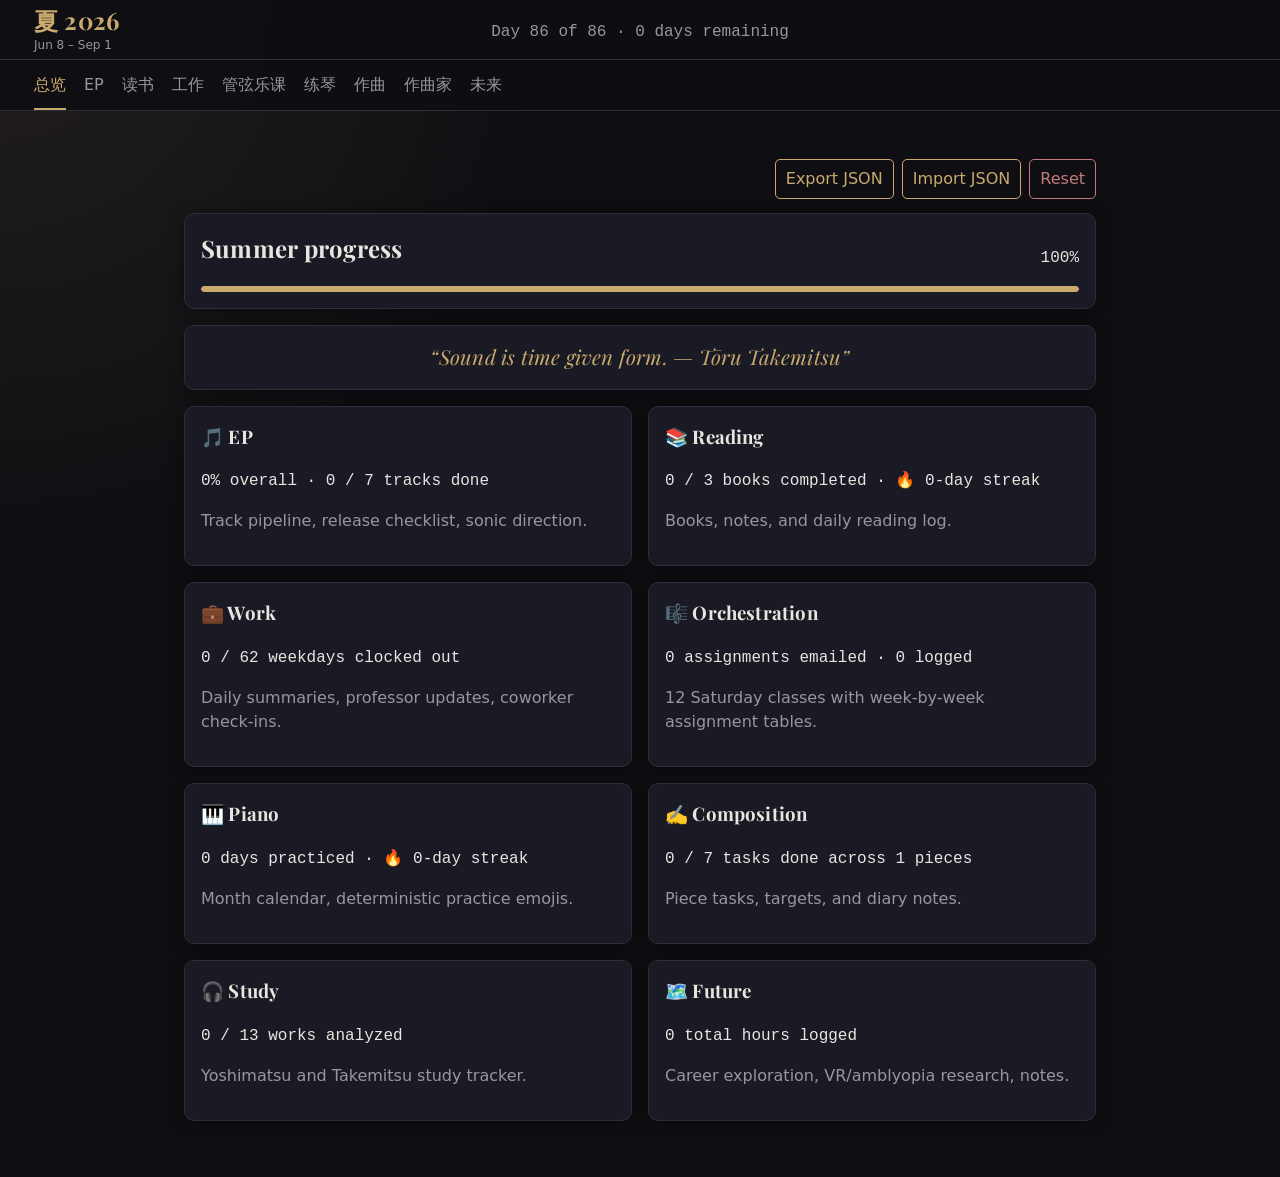
==== summer2026.html @ 06d96b0e "init: Summer 2026 plan tracker Single-page HTML/CSS/JS app for tracking summer goals — EP production" ====
<!doctype html>
<html lang="zh-CN">
<head>
  <meta charset="utf-8">
  <meta name="viewport" content="width=device-width, initial-scale=1">
  <title>夏 2026</title>
  <link rel="preconnect" href="https://fonts.googleapis.com">
  <link rel="preconnect" href="https://fonts.gstatic.com" crossorigin>
  <link href="https://fonts.googleapis.com/css2?family=Playfair+Display:wght@500;600;700&display=swap" rel="stylesheet">
  <style>
    :root {
      --bg:#0f0f13; --surface:#1a1a24; --hi:#22222f; --accent:#c9a96e;
      --accent2:#7eb8a4; --accent3:#b08dd1; --text:#e8e6e0; --muted:#9896a0;
      --dim:#5a5868; --border:#2e2d3a; --success:#72b288;
    }
    * { box-sizing: border-box; }
    html { scroll-behavior: smooth; }
    body {
      margin: 0;
      background: radial-gradient(circle at top left, rgba(201,169,110,.10), transparent 34rem), var(--bg);
      color: var(--text);
      font-family: system-ui, -apple-system, sans-serif;
      line-height: 1.5;
    }
    h1,h2,h3,.serif { font-family: "Playfair Display", Georgia, serif; letter-spacing: .01em; }
    h1,h2,h3,p { margin-top: 0; }
    button,input,textarea,select { font: inherit; }
    button, .project-card, .day-cell, summary, .pill.clickable { cursor: pointer; }
    .num,.date { font-family: "Courier New", monospace; }
    .app-header {
      position: fixed; top: 0; left: 0; right: 0; z-index: 30;
      height: 60px; display: grid; grid-template-columns: 1fr auto 1fr; gap: 16px;
      align-items: center; padding: 8px clamp(14px, 4vw, 34px);
      background: rgba(15,15,19,.92); border-bottom: 1px solid var(--border); backdrop-filter: blur(14px);
    }
    .brand h1 { margin: 0; color: var(--accent); font-size: 24px; line-height: 1; }
    .brand small { color: var(--muted); font-size: 12px; }
    .day-status { text-align: center; color: var(--muted); }
    .save-badge { justify-self: end; opacity: 0; color: var(--accent2); transition: opacity .25s; }
    .save-badge.show { opacity: 1; }
    .tabs {
      position: sticky; top: 60px; z-index: 25;
      display: flex; gap: 18px; overflow-x: auto; white-space: nowrap;
      padding: 0 clamp(14px, 4vw, 34px);
      background: rgba(15,15,19,.92); border-bottom: 1px solid var(--border);
    }
    .tab {
      flex: 0 0 auto; border: 0; border-bottom: 2px solid transparent;
      background: transparent; color: var(--muted); padding: 13px 0 11px;
      transition: color .15s, border-color .15s;
    }
    .tab.active { color: var(--accent); border-bottom-color: var(--accent); }
    main { max-width: 960px; margin: 0 auto; padding: 108px 24px 56px; }
    .view { animation: fade .15s ease; }
    @keyframes fade { from { opacity: .35; transform: translateY(3px); } to { opacity: 1; transform: none; } }
    .card,.panel {
      background: var(--surface); border: 1px solid var(--border); border-radius: 10px;
      box-shadow: 0 2px 16px rgba(0,0,0,.4); padding: 16px;
      transition: border-color .15s, transform .15s, box-shadow .15s;
    }
    .card:hover,.project-card:hover { border-color: rgba(201,169,110,.4); transform: translateY(-1px); }
    .gold-glow { box-shadow: 0 0 0 1px rgba(201,169,110,.25), 0 0 28px rgba(201,169,110,.10); }
    .grid { display: grid; gap: 16px; }
    .g2 { grid-template-columns: repeat(2, minmax(0,1fr)); }
    .g3 { grid-template-columns: repeat(3, minmax(0,1fr)); }
    .row { display: flex; align-items: center; justify-content: space-between; gap: 10px; flex-wrap: wrap; }
    .muted { color: var(--muted); }
    .dim { color: var(--dim); }
    .btn {
      border: 1px solid var(--accent); background: transparent; color: var(--accent);
      border-radius: 5px; padding: 7px 10px; transition: background .15s, color .15s, opacity .15s;
    }
    .btn:hover:not(:disabled) { background: var(--accent); color: var(--bg); }
    .btn:disabled { opacity: .4; cursor: not-allowed; }
    .btn.danger { border-color: #c47b7b; color: #c47b7b; }
    input,textarea,select {
      width: 100%; background: var(--hi); border: 1px solid var(--border); color: var(--text);
      border-radius: 5px; padding: 8px 9px; outline: none;
    }
    textarea { resize: vertical; min-height: 82px; }
    input:focus,textarea:focus,select:focus { border-color: var(--accent); }
    .field { display: grid; gap: 5px; }
    .field label { color: var(--muted); font-size: .84rem; }
    .form-grid { display: grid; grid-template-columns: repeat(2,minmax(0,1fr)); gap: 12px; }
    .progress { height: 6px; background: var(--border); border-radius: 3px; overflow: hidden; }
    .progress span { display: block; height: 100%; background: var(--accent); border-radius: 3px; width: 0; }
    .pill {
      display: inline-flex; align-items: center; gap: 5px; padding: 2px 8px;
      background: var(--hi); border: 1px solid var(--border); border-radius: 12px;
      color: var(--muted); font-size: .82rem;
    }
    .pill.good { color: var(--success); border-color: rgba(114,178,136,.45); }
    .tag { color: var(--accent); }
    .check { display: inline-flex; align-items: center; gap: 7px; color: var(--muted); cursor: pointer; }
    .check input { display: none; }
    .check .box {
      width: 16px; height: 16px; flex: 0 0 auto; display: inline-grid; place-items: center;
      background: var(--hi); border: 1px solid var(--border); border-radius: 2px;
    }
    .check input:checked + .box { border-color: var(--accent); background: rgba(201,169,110,.12); }
    .check input:checked + .box:after { content: "✓"; color: var(--accent); font-weight: 800; font-size: .86rem; }
    .checks { display: flex; gap: 12px; flex-wrap: wrap; }
    .quote { text-align: center; color: var(--accent); font-style: italic; font-size: 1.28rem; }
    .project-card { min-height: 132px; }
    .stage-row { position: relative; display: grid; grid-template-columns: repeat(7,1fr); gap: 8px; margin: 18px 0; }
    .stage-line { position: absolute; left: 7%; right: 7%; top: 17px; height: 2px; background: var(--border); }
    .stage-line span { display: block; height: 100%; background: var(--accent); }
    .stage-node {
      position: relative; z-index: 2; width: 34px; height: 34px; margin: auto; border-radius: 50%;
      border: 1px solid var(--dim); color: var(--dim); background: var(--surface); display: grid; place-items: center;
    }
    .stage-node.mid { border-color: var(--accent); background: rgba(201,169,110,.18); color: var(--accent); }
    .stage-node.done { border-color: var(--accent2); background: rgba(126,184,164,.2); color: var(--accent2); }
    .stage-labels { display: grid; grid-template-columns: repeat(7,1fr); gap: 8px; color: var(--muted); font-size: .78rem; text-align: center; }
    .book-dot { width: 18px; height: 18px; border-radius: 50%; border: 1px solid var(--border); }
    .week-block { overflow-x: auto; }
    .week-head { display: grid; grid-template-columns: 230px 1fr; gap: 12px; align-items: center; background: var(--hi); padding: 10px; border-radius: 8px; margin-bottom: 10px; }
    .assignment-table { width: 100%; border-collapse: collapse; min-width: 920px; }
    .assignment-table th,.assignment-table td { border-bottom: 1px solid var(--border); padding: 7px; vertical-align: middle; }
    .assignment-table th { color: var(--muted); font-size: .8rem; font-weight: 500; text-align: left; }
    .calendar-month h3 { color: var(--accent); }
    .calendar { display: grid; grid-template-columns: repeat(7,1fr); gap: 7px; }
    .dow { text-align: center; color: var(--dim); font-size: .76rem; }
    .day-cell {
      min-height: 85px; border: 1px solid var(--border); border-radius: 8px; background: #14141d;
      padding: 7px; display: grid; place-items: center; transition: background .15s, border-color .15s;
    }
    .day-cell .n { justify-self: start; align-self: start; color: var(--muted); font-size: .78rem; }
    .day-cell.done { background: rgba(201,169,110,.16); border-color: rgba(201,169,110,.55); }
    .day-cell.today { box-shadow: 0 0 0 2px rgba(201,169,110,.55); }
    .day-cell.off { opacity: .22; cursor: not-allowed; }
    .day-cell.future { background: #181824; }
    .emoji { font-size: 1.65rem; }
    .burst { position: fixed; z-index: 60; pointer-events: none; animation: burst 900ms ease forwards; }
    @keyframes burst { to { opacity: 0; transform: translateY(-66px); } }
    .milestone { position: fixed; left: 50%; top: 96px; transform: translateX(-50%); z-index: 70; background: var(--hi); border: 1px solid var(--accent); color: var(--accent); border-radius: 999px; padding: 9px 14px; animation: slide 1800ms ease forwards; }
    @keyframes slide { 0% { opacity: 0; transform: translate(-50%,-12px); } 15%,75% { opacity:1; transform:translate(-50%,0); } 100% { opacity:0; transform:translate(-50%,-12px); } }
    .saved-float { position: fixed; right: 18px; top: 72px; background: var(--hi); color: var(--accent2); border: 1px solid rgba(126,184,164,.4); border-radius: 999px; padding: 7px 11px; opacity: 0; transition: opacity .25s; z-index: 80; }
    .saved-float.show { opacity: 1; }
    .hidden { display: none !important; }
    .trunc { display: -webkit-box; -webkit-line-clamp: 3; -webkit-box-orient: vertical; overflow: hidden; }
    .tools { display:flex; gap:8px; justify-content:flex-end; margin-bottom:14px; }
    @media (max-width: 760px) {
      .app-header { grid-template-columns: 1fr; height: auto; align-items: start; }
      .day-status { text-align: left; }
      .save-badge { justify-self: start; }
      .tabs { top: 104px; }
      main { padding-top: 156px; padding-inline: 14px; }
      .g2,.g3,.form-grid { grid-template-columns: 1fr; }
      .week-head { grid-template-columns: 1fr; }
      .calendar { grid-template-columns: repeat(7, minmax(42px,1fr)); }
      .day-cell { min-height: 64px; }
    }
    @media print {
      body { background: white; color: black; }
      .app-header,.tabs,.tools,.btn { display: none !important; }
      main { max-width: none; padding: 0; }
      .card,.panel { background: white; color: black; border: 1px solid #999; box-shadow: none; }
      .view:not([data-active-tab="0"]) { display: none; }
      .progress span { background: #333; }
    }
  </style>
</head>
<body>
  <header class="app-header">
    <div class="brand"><h1>夏 2026</h1><small>Jun 8 – Sep 1</small></div>
    <div id="dayStatus" class="day-status num"></div>
    <div id="savedTop" class="save-badge">saved ✓</div>
  </header>
  <nav id="tabBar" class="tabs"></nav>
  <main>
    <div class="tools">
      <button class="btn" id="exportBtn">Export JSON</button>
      <label class="btn">Import JSON<input id="importFile" type="file" accept="application/json" hidden></label>
      <button class="btn danger" id="resetBtn">Reset</button>
    </div>
    <section id="view" class="view"></section>
  </main>
  <div id="savedFloat" class="saved-float">saved ✓</div>

  <script>
    const STORAGE_KEY = "summer2026";
    const START = "2026-06-08";
    const END = "2026-09-01";
    const TOTAL_DAYS = 86;
    const SATURDAYS = ["2026-06-13","2026-06-20","2026-06-27","2026-07-04","2026-07-11","2026-07-18","2026-07-25","2026-08-01","2026-08-08","2026-08-15","2026-08-22","2026-08-29"];
    const TABS = ["总览","EP","读书","工作","管弦乐课","练琴","作曲","作曲家","未来"];
    const EP_STAGES = ["想法","设计","作曲","录音","编曲","混音","母带"];
    const EP_STAGE_VALUES = ["","→","✓"];
    const QUOTES = [
      "Sound is time given form. — Tōru Takemitsu",
      "To write is human, to edit is divine. — Stephen King",
      "I believe music should be born out of silence. — Tōru Takemitsu",
      "The first draft of anything is shit. — Ernest Hemingway",
      "Music is the silence between the notes. — Claude Debussy",
      "Write with the door closed, rewrite with the door open. — Stephen King",
      "A composer is forever composing. — Tōru Takemitsu",
      "Every note wants to go somewhere. — Ryuichi Sakamoto",
      "Simplicity is the final achievement. — Frédéric Chopin",
      "What we play is life. — Louis Armstrong"
    ];
    const PIANO_EMOJIS = "🌟 ✨ 🎹 🌸 🎶 🌈 🍀 💫 🎵 🌙 🦋 🍁 🎀 🌻 🪐".split(" ");
    const DEFAULTS = {
      activeTab: 0,
      ep: {
        title: "", concept: "", status: "🌱 Pre-production",
        tracks: [
          { name:"Intro", stages:["","","","","","",""], notes:"", collapsed:false },
          { name:"Track 1", stages:["","","","","","",""], notes:"", collapsed:false },
          { name:"Interlude 1", stages:["","","","","","",""], notes:"", collapsed:false },
          { name:"Track 2", stages:["","","","","","",""], notes:"", collapsed:false },
          { name:"Interlude 2", stages:["","","","","","",""], notes:"", collapsed:false },
          { name:"Track 3", stages:["","","","","","",""], notes:"", collapsed:false },
          { name:"Outro", stages:["","","","","","",""], notes:"", collapsed:false }
        ],
        checklist: { sequence:false, artwork:false, mastered:false, ready:false }
      },
      reading: {
        books: [
          { id:1, title:"Ant Encounters: Interaction Networks and Colony Behavior", author:"Deborah M. Gordon", year:"2010", pages:432, read:0, status:"📌 Want to Read", notes:"", start:null, end:null, color:"#c9a96e" },
          { id:2, title:"On Writing: A Memoir of the Craft", author:"Stephen King", year:"", pages:320, read:0, status:"📌 Want to Read", notes:"", start:null, end:null, color:"#7eb8a4" },
          { id:3, title:"Confronting Silence", author:"Tōru Takemitsu", year:"", pages:160, read:0, status:"📌 Want to Read", notes:"", start:null, end:null, color:"#b08dd1" }
        ],
        nextBookId: 4,
        log: [],
        todayOpen: false
      },
      work: {
        entries: {
          "2026-06-10": {
            summary: "完成了 type 的部分，重整了 API 方向。现在在做语言模型。",
            professor: false,
            coworker: false,
            clocked: false
          }
        }
      },
      orchestration: { weeks: [], extraWeeks: [], courseNotes: "" },
      piano: { practiced:{}, lastMilestone: 0 },
      composition: {
        pieces: [
          { id:1, title:"well…哎…", instrumentation:"Piano, Violin, Cello, Clarinet", status:"→ In Progress", target:"",
            tasks:[
              { text:"Re-examine overall structure and formal arc", done:false },
              { text:"Revise the opening section", done:false },
              { text:"Compose / expand the middle section", done:false },
              { text:"Write and finalize the ending", done:false },
              { text:"Clean final notation in notation software", done:false },
              { text:"Prepare individual parts for each instrument", done:false },
              { text:"Recording session preparation and scheduling", done:false }
            ],
            diary:"", collapsed:false }
        ],
        nextPieceId: 2
      },
      study: {
        works: [
          { id:1, composer:"yoshimatsu", title:"昴星団舞曲集 — Pleiades Dances", focus:"奇数拍乐句 (odd-meter phrases) · 旋律发展落点", status:"○ Not Started", date:null, notes:"" },
          { id:2, composer:"yoshimatsu", title:"Fuzzy Bird Saxophone Sonata", focus:"和声 (harmony) · 钢琴织体 (piano texture) · 律动 (groove/rhythm)", status:"○ Not Started", date:null, notes:"" },
          { id:3, composer:"yoshimatsu", title:"朱鷺の哀歌 — Elegy for Jōku", focus:"空间感 · 呼吸感 (breath) · 弦乐分层", status:"○ Not Started", date:null, notes:"" },
          { id:4, composer:"yoshimatsu", title:"Piano Concerto \"Memo Flora\" 随意花木", focus:"结构设计 · 和声 · 钢琴华彩 (cadenza) · 配器", status:"○ Not Started", date:null, notes:"" },
          { id:5, composer:"yoshimatsu", title:"Symphony No. 4", focus:"乐章对比 · Metric modulation · Lydian chromatic · 曲式结构 · 配器", status:"○ Not Started", date:null, notes:"" },
          { id:6, composer:"takemitsu", title:"Harmonic Language — General Study", focus:"和声语汇 · 美学观念 · 哲学背景 (ref: Confronting Silence)", status:"○ Not Started", date:null, notes:"" },
          { id:7, composer:"takemitsu", title:"Rain Tree Sketch", focus:"短作品思维 · 动机发展 · 结构 · 标题取名", status:"○ Not Started", date:null, notes:"" },
          { id:8, composer:"takemitsu", title:"Distance de fée", focus:"短作品思维 · 动机发展 · 标题与概念", status:"○ Not Started", date:null, notes:"" },
          { id:9, composer:"takemitsu", title:"Pause Interrompue", focus:"短作品思维 · 动机发展 · 标题与概念", status:"○ Not Started", date:null, notes:"" },
          { id:10, composer:"takemitsu", title:"Requiem", focus:"早期作品风格 · 弦乐写作 · 织体", status:"○ Not Started", date:null, notes:"" },
          { id:11, composer:"takemitsu", title:"Dorian Horizon", focus:"弦乐队写作 · 色彩与空间 · 织体层次", status:"○ Not Started", date:null, notes:"" },
          { id:12, composer:"takemitsu", title:"November Steps", focus:"和声 · 配器 · 结构设计", status:"○ Not Started", date:null, notes:"" },
          { id:13, composer:"takemitsu", title:"A Flock Descends into the Pentagonal Garden", focus:"哲学观念 · 和声结构 · 晚期作品风格", status:"○ Not Started", date:null, notes:"" }
        ],
        nextWorkId: 14
      },
      future: {
        careerNotes: "",
        explore: Array.from({length:8}, (_,i) => ({ id:i+1, text:"", done:false })),
        exploreNextId: 9,
        weeklyHours: [
          { week:1, period:"Jun 8–12", hours:null, notes:"" },
          { week:2, period:"Jun 15–19", hours:null, notes:"" },
          { week:3, period:"Jun 22–26", hours:null, notes:"" },
          { week:4, period:"Jun 29 – Jul 3", hours:null, notes:"" },
          { week:5, period:"Jul 6–10", hours:null, notes:"" },
          { week:6, period:"Jul 13–17", hours:null, notes:"" },
          { week:7, period:"Jul 20–24", hours:null, notes:"" },
          { week:8, period:"Jul 27–31", hours:null, notes:"" },
          { week:9, period:"Aug 3–7", hours:null, notes:"" },
          { week:10, period:"Aug 10–14", hours:null, notes:"" },
          { week:11, period:"Aug 17–21", hours:null, notes:"" },
          { week:12, period:"Aug 24–28", hours:null, notes:"" },
          { week:13, period:"Aug 31 – Sep 1", hours:null, notes:"" }
        ],
        vrStatus: "○ Not Started",
        vrChecklist: { lit:false, research:false, self:false, consult:false },
        vrNotes: "",
        blogStatus: "💭 Just an idea",
        blogNotes: "",
        blogIdeas: [],
        openNotes: ""
      }
    };
    let state;
    let saveTimer;
    let flashTimer;

    const $ = id => document.getElementById(id);
    const escapeHtml = value => String(value ?? "").replace(/[&<>"']/g, ch => ({ "&":"&amp;","<":"&lt;",">":"&gt;",'"':"&quot;","'":"&#039;" }[ch]));
    const todayStr = () => new Date().toISOString().slice(0,10);
    const asDate = value => new Date(value + "T00:00:00");
    const clamp = value => Math.max(0, Math.min(100, Math.round(value || 0)));
    const dateRange = (start = START, end = END) => {
      const out = [], current = asDate(start), last = asDate(end);
      while (current <= last) { out.push(current.toISOString().slice(0,10)); current.setDate(current.getDate() + 1); }
      return out;
    };
    const weekdays = () => dateRange().filter(day => ![0,6].includes(asDate(day).getDay()));
    const formatDate = day => asDate(day).toLocaleDateString("en-US", { weekday:"long", month:"short", day:"numeric" });
    const shortDate = day => asDate(day).toLocaleDateString("en-US", { month:"short", day:"numeric", year:"numeric" });
    const dayOfYear = day => {
      const d = asDate(day), first = new Date(d.getFullYear(), 0, 0);
      return Math.floor((d - first) / 86400000);
    };
    const daysBetween = (a,b) => Math.round((asDate(b) - asDate(a)) / 86400000);
    function assignmentTemplate() {
      return { desc:"", due:"", status:"○ Not Started", draft:false, revision:false, final:false, emailed:false, notes:"" };
    }
    function weekTemplate(day) {
      return { date: day, topic:"", assignments: Array(5).fill(null).map(() => assignmentTemplate()) };
    }
    function normalizeDefaults(defaults) {
      const clone = structuredClone(defaults);
      clone.orchestration.weeks = SATURDAYS.map(weekTemplate);
      return clone;
    }
    function deepMerge(base, saved) {
      if (Array.isArray(base)) {
        if (!Array.isArray(saved)) return structuredClone(base);
        return saved.map((item, index) => {
          if (base[index] && typeof base[index] === "object" && !Array.isArray(base[index])) return deepMerge(base[index], item);
          return item;
        });
      }
      if (base && typeof base === "object") {
        const out = structuredClone(base);
        if (saved && typeof saved === "object") {
          Object.keys(saved).forEach(key => {
            out[key] = key in base ? deepMerge(base[key], saved[key]) : saved[key];
          });
        }
        return out;
      }
      return saved ?? base;
    }
    function loadState() {
      const defaults = normalizeDefaults(DEFAULTS);
      try {
        const saved = JSON.parse(localStorage.getItem(STORAGE_KEY) || "null");
        state = deepMerge(defaults, saved);
      } catch {
        state = defaults;
      }
      state.activeTab = Number.isInteger(state.activeTab) ? state.activeTab : 0;
      save(false);
    }
    function save(show = true) {
      localStorage.setItem(STORAGE_KEY, JSON.stringify(state));
      if (show) flashSaved();
    }
    function debouncedSave(renderAfter = false) {
      clearTimeout(saveTimer);
      saveTimer = setTimeout(() => {
        save(true);
        if (renderAfter) render();
      }, 300);
    }
    function flashSaved() {
      $("savedTop").classList.add("show");
      $("savedFloat").classList.add("show");
      clearTimeout(flashTimer);
      flashTimer = setTimeout(() => {
        $("savedTop").classList.remove("show");
        $("savedFloat").classList.remove("show");
      }, 1500);
    }
    function getPath(path) {
      return path.split(".").reduce((obj, key) => obj?.[key], state);
    }
    function ensurePath(path) {
      const parts = path.split(".");
      let obj = state;
      for (let i = 0; i < parts.length - 1; i++) {
        if (obj[parts[i]] == null) obj[parts[i]] = {};
        obj = obj[parts[i]];
      }
    }
    function setPath(path, value) {
      ensurePath(path);
      const parts = path.split(".");
      let obj = state;
      for (let i = 0; i < parts.length - 1; i++) obj = obj[parts[i]];
      obj[parts.at(-1)] = value;
    }
    function progress(percent) {
      return `<div class="progress"><span style="width:${clamp(percent)}%"></span></div>`;
    }
    function input(path, value, type = "text", extra = "") {
      return `<input data-path="${path}" type="${type}" value="${escapeHtml(value ?? "")}" ${extra}>`;
    }
    function textarea(path, value, extra = "") {
      return `<textarea data-path="${path}" ${extra}>${escapeHtml(value ?? "")}</textarea>`;
    }
    function select(path, value, options) {
      return `<select data-path="${path}">${options.map(option => `<option value="${escapeHtml(option)}"${option === value ? " selected" : ""}>${escapeHtml(option)}</option>`).join("")}</select>`;
    }
    function check(path, label, checked, cls = "") {
      return `<label class="check ${cls}"><input data-path="${path}" type="checkbox" ${checked ? "checked" : ""}><span class="box"></span><span>${label}</span></label>`;
    }
    function summerStats() {
      const t = todayStr();
      const elapsed = t < START ? 0 : t > END ? TOTAL_DAYS : daysBetween(START, t) + 1;
      return { elapsed, remaining: Math.max(0, TOTAL_DAYS - elapsed), percent: clamp((elapsed / TOTAL_DAYS) * 100) };
    }
    function streakFromDates(dates) {
      const set = new Set(dates);
      const all = dateRange();
      let longest = 0, run = 0;
      all.forEach(day => {
        if (set.has(day)) { run++; longest = Math.max(longest, run); } else run = 0;
      });
      let current = 0;
      const today = todayStr();
      const idx = all.indexOf(today);
      for (let i = idx >= 0 ? idx : all.length - 1; i >= 0; i--) {
        if (set.has(all[i])) current++; else break;
      }
      return { current, longest };
    }
    function pianoStreak() {
      return streakFromDates(Object.keys(state.piano.practiced).filter(day => state.piano.practiced[day]));
    }
    function readingStreak() {
      return streakFromDates(state.reading.log.map(entry => entry.date));
    }
    function trackCompletion(track) {
      return clamp((track.stages.filter(stage => stage === "✓").length / 7) * 100);
    }
    function trackDone(track) {
      return track.stages.every(stage => stage === "✓");
    }
    function epOverall() {
      return clamp(state.ep.tracks.reduce((sum, track) => sum + trackCompletion(track), 0) / state.ep.tracks.length);
    }
    function classMetrics() {
      const allWeeks = [...state.orchestration.weeks, ...state.orchestration.extraWeeks];
      const assignments = allWeeks.flatMap(week => week.assignments);
      return {
        emailed: assignments.filter(assignment => assignment.emailed).length,
        logged: assignments.filter(assignment => assignment.desc.trim() || assignment.due || assignment.notes.trim()).length
      };
    }
    function renderTabs() {
      $("tabBar").innerHTML = TABS.map((label, index) => `<button class="tab ${state.activeTab === index ? "active" : ""}" data-tab="${index}">${label}</button>`).join("");
      const stats = summerStats();
      $("dayStatus").textContent = `Day ${stats.elapsed} of ${TOTAL_DAYS}  ·  ${stats.remaining} days remaining`;
    }
    function render() {
      renderTabs();
      const renderers = [renderOverview, renderEP, renderReading, renderWork, renderOrchestration, renderPiano, renderComposition, renderStudy, renderFuture];
      $("view").dataset.activeTab = state.activeTab;
      $("view").innerHTML = renderers[state.activeTab]();
    }

    function renderOverview() {
      const stats = summerStats();
      const epDone = state.ep.tracks.filter(trackDone).length;
      const completedBooks = state.reading.books.filter(book => book.status === "✅ Completed").length;
      const workdays = weekdays();
      const clocked = workdays.filter(day => state.work.entries[day]?.clocked).length;
      const classData = classMetrics();
      const practiced = Object.values(state.piano.practiced).filter(Boolean).length;
      const piano = pianoStreak();
      const reading = readingStreak();
      const tasks = state.composition.pieces.flatMap(piece => piece.tasks);
      const analyzed = state.study.works.filter(work => work.status === "✅ Complete").length;
      const totalHours = state.future.weeklyHours.reduce((sum, week) => sum + Number(week.hours || 0), 0);
      const cards = [
        [1, "🎵", "EP", `${epOverall()}% overall  ·  ${epDone} / 7 tracks done`, "Track pipeline, release checklist, sonic direction."],
        [2, "📚", "Reading", `${completedBooks} / ${state.reading.books.length} books completed  ·  🔥 ${reading.current}-day streak`, "Books, notes, and daily reading log."],
        [3, "💼", "Work", `${clocked} / ${workdays.length} weekdays clocked out`, "Daily summaries, professor updates, coworker check-ins."],
        [4, "🎼", "Orchestration", `${classData.emailed} assignments emailed  ·  ${classData.logged} logged`, "12 Saturday classes with week-by-week assignment tables."],
        [5, "🎹", "Piano", `${practiced} days practiced  ·  🔥 ${piano.current}-day streak`, "Month calendar, deterministic practice emojis."],
        [6, "✍️", "Composition", `${tasks.filter(task => task.done).length} / ${tasks.length} tasks done across ${state.composition.pieces.length} pieces`, "Piece tasks, targets, and diary notes."],
        [7, "🎧", "Study", `${analyzed} / 13 works analyzed`, "Yoshimatsu and Takemitsu study tracker."],
        [8, "🗺️", "Future", `${totalHours} total hours logged`, "Career exploration, VR/amblyopia research, notes."]
      ];
      const quote = QUOTES[dayOfYear(todayStr()) % QUOTES.length];
      return `<div class="grid">
        <section class="panel">
          <div class="row"><h2>Summer progress</h2><span class="num">${stats.percent}%</span></div>
          ${progress(stats.percent)}
        </section>
        <section class="panel quote serif">“${escapeHtml(quote)}”</section>
        <section class="grid g2">${cards.map(card => `<article class="card project-card" data-tab="${card[0]}">
          <h3>${card[1]} ${card[2]}</h3>
          <p class="num">${escapeHtml(card[3])}</p>
          <p class="muted">${escapeHtml(card[4])}</p>
        </article>`).join("")}</section>
      </div>`;
    }

    function renderEP() {
      return `<div class="grid">
        <section class="panel">
          <div class="form-grid">
            <div class="field"><label>EP Title</label>${input("ep.title", state.ep.title, "text", 'placeholder="Untitled EP" style="font-size:1.25rem"')}</div>
            <div class="field"><label>Status</label>${select("ep.status", state.ep.status, ["🌱 Pre-production","🎬 In Production","🎛 Post-production","✅ Done"])}</div>
          </div>
          <div class="field"><label>Concept / Sonic Direction</label>${textarea("ep.concept", state.ep.concept, 'rows="3" placeholder="Aesthetic, mood, references, themes..."')}</div>
          <div class="row"><span class="pill tag">${epOverall()}% overall</span></div>
          ${progress(epOverall())}
        </section>
        ${state.ep.tracks.map((track, index) => renderTrackCard(track, index)).join("")}
        <section class="panel">
          <h2>EP Checklist</h2>
          <div class="checks">
            ${check("ep.checklist.sequence", "Final track sequence locked", state.ep.checklist.sequence)}
            ${check("ep.checklist.artwork", "EP artwork / visual concept decided", state.ep.checklist.artwork)}
            ${check("ep.checklist.mastered", "All tracks mastered", state.ep.checklist.mastered)}
            ${check("ep.checklist.ready", "Ready for release", state.ep.checklist.ready)}
          </div>
        </section>
      </div>`;
    }
    function renderTrackCard(track, index) {
      const doneCount = track.stages.filter(stage => stage === "✓").length;
      const status = doneCount === 7 ? "✅ Complete" : doneCount >= 5 ? "🎛 Post" : doneCount >= 3 ? "🎬 Production" : doneCount > 0 ? "🌱 Started" : "○ Not Started";
      return `<article class="card ${trackDone(track) ? "gold-glow" : ""}">
        <div class="row">
          <div style="flex:1">${input(`ep.tracks.${index}.name`, track.name)}</div>
          <span class="pill ${trackDone(track) ? "good" : ""}">${status}</span>
          <button class="btn" data-action="toggle-track" data-index="${index}">${track.collapsed ? "展开" : "收起"}</button>
        </div>
        <div class="${track.collapsed ? "hidden" : ""}">
          <div class="stage-row">
            <div class="stage-line"><span style="width:${clamp((Math.max(0, doneCount - 1) / 6) * 100)}%"></span></div>
            ${track.stages.map((stage, stageIndex) => `<button class="stage-node ${stage === "✓" ? "done" : stage === "→" ? "mid" : ""}" title="${EP_STAGES[stageIndex]}" data-action="cycle-ep-stage" data-track="${index}" data-stage="${stageIndex}">${stage || ""}</button>`).join("")}
          </div>
          <div class="stage-labels">${EP_STAGES.map(stage => `<span>${stage}</span>`).join("")}</div>
          ${progress(trackCompletion(track))}
          <div class="field"><label>Notes</label>${input(`ep.tracks.${index}.notes`, track.notes)}</div>
        </div>
      </article>`;
    }

    function renderReading() {
      const streak = readingStreak();
      const todayLog = state.reading.log.find(entry => entry.date === todayStr());
      const activeBooks = state.reading.books.filter(book => book.status !== "📌 Want to Read");
      return `<div class="grid">
        <section class="panel"><h2>📖 ${streak.current} consecutive days ${streak.current >= 3 ? "🔥" : ""}</h2><p class="muted">A sentence in the log is enough to keep the thread alive.</p></section>
        <section class="panel">
          <div class="row"><h2>Books</h2><button class="btn" data-action="add-book">＋ Add Book</button></div>
          <div class="grid">${state.reading.books.map((book, index) => renderBookCard(book, index)).join("")}</div>
        </section>
        <section class="panel">
          <div class="row"><h2>Daily Reading Log</h2><button class="btn" data-action="toggle-reading-log">${todayLog ? "Edit Today's Entry" : "＋ Log Today"}</button></div>
          <div class="${state.reading.todayOpen ? "" : "hidden"}">
            <p class="date muted">${todayStr()}</p>
            ${textarea(`reading.logToday.notes`, todayLog?.notes || "", 'placeholder="What did you read?" rows="3"')}
            <div class="checks">${activeBooks.map(book => check(`reading.logToday.book.${book.id}`, book.title, todayLog?.bookIds?.includes(book.id))).join("") || `<span class="muted">Start a book to tag it here.</span>`}</div>
            <button class="btn" data-action="save-reading-log">Save Entry</button>
          </div>
          <div class="grid">${state.reading.log.slice().sort((a,b) => b.date.localeCompare(a.date)).slice(0,10).map(entry => `<article class="card">
            <div class="row"><strong class="date">${entry.date}</strong><span class="pill">${entry.bookIds.map(id => state.reading.books.find(book => book.id === id)?.title).filter(Boolean).join(", ") || "untagged"}</span></div>
            <p>${escapeHtml(entry.notes)}</p>
          </article>`).join("") || `<p class="muted">No reading logs yet.</p>`}</div>
        </section>
      </div>`;
    }
    function renderBookCard(book, index) {
      const colors = ["#c9a96e","#7eb8a4","#b08dd1","#c47b7b","#72b288"];
      const percent = clamp((Number(book.read || 0) / Math.max(1, Number(book.pages || 0))) * 100);
      return `<article class="card">
        <div class="row">
          <div class="checks">${colors.map(color => `<button class="book-dot" style="background:${color}" title="${color}" data-action="book-color" data-index="${index}" data-color="${color}"></button>`).join("")}</div>
          <span class="book-dot" style="background:${book.color}"></span>
          <button class="btn danger" data-action="delete-book" data-index="${index}">Delete</button>
        </div>
        <div class="form-grid">
          <div class="field"><label>Title</label>${input(`reading.books.${index}.title`, book.title)}</div>
          <div class="field"><label>Author</label>${input(`reading.books.${index}.author`, book.author)}</div>
          <div class="field"><label>Year</label>${input(`reading.books.${index}.year`, book.year)}</div>
          <div><button class="btn" data-action="cycle-book-status" data-index="${index}">${book.status}</button></div>
        </div>
        <div class="form-grid">
          <div class="field"><label>read</label>${input(`reading.books.${index}.read`, book.read, "number", 'min="0"')}</div>
          <div class="field"><label>total pages</label>${input(`reading.books.${index}.pages`, book.pages, "number", 'min="0"')}</div>
        </div>
        ${progress(percent)}
        <p class="muted">Start: ${book.start || "—"} · End: ${book.end || "—"}</p>
        <details><summary>Notes ▾</summary>${textarea(`reading.books.${index}.notes`, book.notes)}</details>
      </article>`;
    }

    function renderWork() {
      const day = todayStr();
      const entry = state.work.entries[day] || { summary:"", professor:false, coworker:false, clocked:false };
      const days = weekdays().slice().reverse();
      return `<div class="grid">
        <section class="panel">
          <h2>${formatDate(day)}</h2>
          ${textarea(`work.entries.${day}.summary`, entry.summary, 'rows="3" placeholder="今天做了什么..."')}
          <div class="checks">
            ${check(`work.entries.${day}.professor`, "📬 Updated professor", entry.professor)}
            ${check(`work.entries.${day}.coworker`, "🤝 Checked in with coworker", entry.coworker)}
            ${check(`work.entries.${day}.clocked`, "🎉 Successfully clocked out!", entry.clocked)}
          </div>
          <button class="btn" data-action="save-work" ${entry.summary?.trim() ? "" : "disabled"}>${entry.savedAt ? "Update" : "Save Entry"}</button>
        </section>
        <section class="grid">${days.map(dayKey => {
          const item = state.work.entries[dayKey];
          if (!item?.summary) return "";
          return `<article class="card" data-action="toggle-work-expand" data-day="${dayKey}">
            <div class="row"><h3>${shortDate(dayKey)}</h3><span class="date muted">${formatDate(dayKey).split(",")[0]}</span></div>
            <p class="${item.expanded ? "" : "trunc"}">${escapeHtml(item.summary)}</p>
            <div class="checks"><span class="pill ${item.professor ? "good" : ""}">Professor</span><span class="pill ${item.coworker ? "good" : ""}">Coworker</span><span class="pill ${item.clocked ? "good" : ""}">Clocked</span></div>
          </article>`;
        }).join("") || `<p class="muted">No weekday entries yet.</p>`}</section>
      </div>`;
    }

    function renderOrchestration() {
      const metrics = classMetrics();
      const allWeeks = [...state.orchestration.weeks.map((week, index) => ({ week, index, extra:false })), ...state.orchestration.extraWeeks.map((week, index) => ({ week, index, extra:true }))];
      return `<div class="grid">
        <section class="panel"><h2>${metrics.emailed} assignments emailed  ·  ${metrics.logged} assignments logged  ·  12 Saturdays</h2></section>
        ${allWeeks.map(item => renderWeekBlock(item.week, item.index, item.extra)).join("")}
        <button class="btn" data-action="add-extra-session">＋ Add Extra Session</button>
        <section class="panel">
          <h2>General Notes — concepts, theory, teacher feedback</h2>
          ${textarea("orchestration.courseNotes", state.orchestration.courseNotes, 'rows="7"')}
        </section>
      </div>`;
    }
    function renderWeekBlock(week, index, extra) {
      const base = extra ? `orchestration.extraWeeks.${index}` : `orchestration.weeks.${index}`;
      const title = extra ? `Extra Session ${index + 1}` : `Week ${index + 1} · Sat ${shortDate(week.date)}`;
      return `<section class="panel week-block">
        <div class="week-head"><strong>${title}</strong>${input(`${base}.topic`, week.topic, "text", 'placeholder="class topic"')}</div>
        <table class="assignment-table">
          <thead><tr><th>#</th><th>Desc</th><th>Due</th><th>Status</th><th>Draft</th><th>Rev</th><th>Final</th><th>✉</th><th>Notes</th><th></th></tr></thead>
          <tbody>${week.assignments.map((assignment, assignmentIndex) => `<tr>
            <td class="num">${assignmentIndex + 1}</td>
            <td>${input(`${base}.assignments.${assignmentIndex}.desc`, assignment.desc, "text", 'placeholder="description"')}</td>
            <td>${input(`${base}.assignments.${assignmentIndex}.due`, assignment.due, "date")}</td>
            <td>${select(`${base}.assignments.${assignmentIndex}.status`, assignment.status, ["○ Not Started","→ In Progress","✓ Done"])}</td>
            <td>${check(`${base}.assignments.${assignmentIndex}.draft`, "", assignment.draft)}</td>
            <td>${check(`${base}.assignments.${assignmentIndex}.revision`, "", assignment.revision)}</td>
            <td>${check(`${base}.assignments.${assignmentIndex}.final`, "", assignment.final)}</td>
            <td>${check(`${base}.assignments.${assignmentIndex}.emailed`, "✉", assignment.emailed, "tag")}</td>
            <td>${input(`${base}.assignments.${assignmentIndex}.notes`, assignment.notes)}</td>
            <td><button class="btn danger" data-action="delete-assignment" data-extra="${extra}" data-week="${index}" data-assignment="${assignmentIndex}">🗑</button></td>
          </tr>`).join("")}</tbody>
        </table>
        <button class="btn" data-action="add-assignment" data-extra="${extra}" data-week="${index}">＋ Add Assignment</button>
      </section>`;
    }

    function renderPiano() {
      const practiced = Object.values(state.piano.practiced).filter(Boolean).length;
      const streak = pianoStreak();
      const remaining = summerStats().remaining;
      const msg = streak.current === 0 ? "Time to sit down at the keys 🎹" : streak.current <= 3 ? "A good start ✨" : streak.current <= 7 ? "Building momentum 🌱" : streak.current <= 14 ? "A solid habit forming 🌟" : streak.current <= 29 ? "Two weeks strong 🔥" : "This is who you are now 🎵";
      return `<div class="grid">
        <section class="panel"><h2>🔥 Current streak: ${streak.current} days  |  ⭐ Total: ${practiced} days  |  📅 ${remaining} days remaining</h2><p class="muted">${msg}</p></section>
        ${renderMonth("June", "2026-06-01", "2026-06-30")}
        ${renderMonth("July", "2026-07-01", "2026-07-31")}
        ${renderMonth("August", "2026-08-01", "2026-08-31")}
        ${renderMonth("September", "2026-09-01", "2026-09-30")}
      </div>`;
    }
    function emojiFor(day) {
      let seed = 0;
      for (const char of day) seed += char.charCodeAt(0);
      return PIANO_EMOJIS[seed % PIANO_EMOJIS.length];
    }
    function renderMonth(name, start, end) {
      const dates = dateRange(start, end);
      const pad = (asDate(start).getDay() + 6) % 7;
      return `<section class="panel calendar-month"><h3>${name}</h3><div class="calendar">
        ${["Mon","Tue","Wed","Thu","Fri","Sat","Sun"].map(day => `<div class="dow">${day}</div>`).join("")}
        ${Array.from({length: pad}, () => `<div></div>`).join("")}
        ${dates.map(day => {
          const valid = day >= START && day <= END;
          const practiced = state.piano.practiced[day];
          return `<div class="day-cell ${valid ? "" : "off"} ${practiced ? "done" : ""} ${day === todayStr() ? "today" : ""} ${day > todayStr() ? "future" : ""}" ${valid ? `data-action="toggle-practice" data-day="${day}"` : ""}>
            <span class="n">${Number(day.slice(8))}</span><span class="emoji">${practiced ? emojiFor(day) : ""}</span>
          </div>`;
        }).join("")}
      </div></section>`;
    }

    function renderComposition() {
      return `<div class="grid">
        <div class="row"><h2>Composition</h2><button class="btn" data-action="add-piece">＋ Add New Piece</button></div>
        ${state.composition.pieces.map((piece, index) => {
          const done = piece.tasks.filter(task => task.done).length;
          return `<article class="card">
            <div class="row"><h3>${escapeHtml(piece.title)}</h3><button class="btn" data-action="toggle-piece" data-index="${index}">${piece.collapsed ? "展开" : "收起"}</button></div>
            <div class="${piece.collapsed ? "hidden" : ""}">
              <div class="form-grid">
                <div class="field"><label>Title</label>${input(`composition.pieces.${index}.title`, piece.title)}</div>
                <div class="field"><label>Instrumentation</label>${input(`composition.pieces.${index}.instrumentation`, piece.instrumentation)}</div>
                <div class="field"><label>Status</label>${select(`composition.pieces.${index}.status`, piece.status, ["○ Sketching","→ In Progress","✎ Revising","🎙 Ready for Recording","✅ Complete"])}</div>
                <div class="field"><label>Target</label>${input(`composition.pieces.${index}.target`, piece.target, "date")}</div>
              </div>
              <p class="num">${done} / ${piece.tasks.length} tasks</p>${progress((done / Math.max(1, piece.tasks.length)) * 100)}
              <div class="grid">${piece.tasks.map((task, taskIndex) => `<div class="row">
                ${check(`composition.pieces.${index}.tasks.${taskIndex}.done`, "", task.done)}
                <div style="flex:1">${input(`composition.pieces.${index}.tasks.${taskIndex}.text`, task.text, "text", task.done ? 'style="text-decoration:line-through;opacity:.6"' : "")}</div>
                <button class="btn danger" data-action="delete-task" data-piece="${index}" data-task="${taskIndex}">×</button>
              </div>`).join("")}</div>
              <button class="btn" data-action="add-task" data-index="${index}">＋ Add task</button>
              <details><summary>Diary</summary>${textarea(`composition.pieces.${index}.diary`, piece.diary, 'rows="5"')}</details>
              <button class="btn danger" data-action="delete-piece" data-index="${index}">Delete piece</button>
            </div>
          </article>`;
        }).join("")}
      </div>`;
    }

    function renderStudy() {
      const statuses = ["○ Not Started","👂 Listening","🔍 Analyzing","📝 Notes Written","✅ Complete"];
      const y = state.study.works.filter(work => work.composer === "yoshimatsu");
      const t = state.study.works.filter(work => work.composer === "takemitsu");
      const done = state.study.works.filter(work => work.status === "✅ Complete").length;
      return `<div class="grid">
        <section class="panel"><h2>${done} / 13 works analyzed</h2>${progress((done/13)*100)}</section>
        ${renderStudyGroup("吉松隆 Yoshimatsu", y, statuses)}
        ${renderStudyGroup("武満徹 Takemitsu", t, statuses)}
        <button class="btn" data-action="add-study-work">＋ Add Work</button>
      </div>`;
    }
    function renderStudyGroup(title, works, statuses) {
      return `<section class="panel"><h2>${title}</h2><div class="grid">${works.map(work => {
        const index = state.study.works.findIndex(item => item.id === work.id);
        return `<article class="card">
          <div class="row"><h3>${escapeHtml(work.title)}</h3><span class="pill">${work.composer}</span></div>
          <p class="muted">${escapeHtml(work.focus)}</p>
          <div class="form-grid">
            <div class="field"><label>Status</label>${select(`study.works.${index}.status`, work.status, statuses)}</div>
            <div class="field"><label>Date</label>${input(`study.works.${index}.date`, work.date || "", "date")}</div>
          </div>
          <details><summary>Analysis notes</summary>${textarea(`study.works.${index}.notes`, work.notes, 'rows="5"')}</details>
        </article>`;
      }).join("")}</div></section>`;
    }

    function renderFuture() {
      const totalHours = state.future.weeklyHours.reduce((sum, week) => sum + Number(week.hours || 0), 0);
      return `<div class="grid">
        <section class="panel"><h2>Career Exploration</h2>${textarea("future.careerNotes", state.future.careerNotes, 'rows="5" placeholder="Music industry, other fields, things to look into"')}
          <div class="grid">${state.future.explore.map((item, index) => `<div class="row">${check(`future.explore.${index}.done`, "", item.done)}<div style="flex:1">${input(`future.explore.${index}.text`, item.text)}</div></div>`).join("")}</div>
          <button class="btn" data-action="add-explore">＋ Add item</button>
        </section>
        <section class="panel"><h2>Workday — Weekly Hours Log</h2>
          <div class="grid">${state.future.weeklyHours.map((week, index) => `<div class="card">
            <div class="row"><strong>Week ${week.week}</strong><span class="date muted">${week.period}</span></div>
            <div class="form-grid"><div class="field"><label>Hours</label>${input(`future.weeklyHours.${index}.hours`, week.hours ?? "", "number", 'min="0"')}</div><div class="field"><label>Notes</label>${input(`future.weeklyHours.${index}.notes`, week.notes)}</div></div>
          </div>`).join("")}</div>
          <p class="num">Total hours logged: ${totalHours}</p>
        </section>
        <section class="panel"><h2>Research — VR & Amblyopia</h2>
          <div class="field"><label>Status</label>${select("future.vrStatus", state.future.vrStatus, ["○ Not Started","→ Background Reading","🔬 Actively Researching","✍ Writing Up"])}</div>
          <div class="checks">
            ${check("future.vrChecklist.lit", "Read background literature on amblyopia treatment", state.future.vrChecklist.lit)}
            ${check("future.vrChecklist.research", "Review VR therapy research", state.future.vrChecklist.research)}
            ${check("future.vrChecklist.self", "Explore self-treatment approaches", state.future.vrChecklist.self)}
            ${check("future.vrChecklist.consult", "Talk to relevant people / consult professionals", state.future.vrChecklist.consult)}
          </div>
          ${textarea("future.vrNotes", state.future.vrNotes, 'rows="5"')}
        </section>
        <section class="panel"><h2>Blog / Podcast (?)</h2>
          <div class="field"><label>Status</label>${select("future.blogStatus", state.future.blogStatus, ["💭 Just an idea","🧭 Planning","🎙 In Progress"])}</div>
          ${textarea("future.blogNotes", state.future.blogNotes, 'rows="5"')}
        </section>
        <section class="panel"><h2>Open Notes</h2>${textarea("future.openNotes", state.future.openNotes, 'rows="8"')}<p class="muted" style="text-align:right">${state.future.openNotes.length} characters</p></section>
      </div>`;
    }

    function cycle(value, options) {
      return options[(options.indexOf(value) + 1) % options.length];
    }
    function assignmentList(extra, weekIndex) {
      return extra === "true" || extra === true ? state.orchestration.extraWeeks[weekIndex].assignments : state.orchestration.weeks[weekIndex].assignments;
    }
    function showBurst(x, y) {
      ["🎉","✨","🌟"].forEach((emoji, index) => {
        const span = document.createElement("span");
        span.className = "burst";
        span.textContent = emoji;
        span.style.left = `${x + index * 18}px`;
        span.style.top = `${y}px`;
        document.body.appendChild(span);
        setTimeout(() => span.remove(), 950);
      });
    }
    function showMilestone(streak) {
      const div = document.createElement("div");
      div.className = "milestone";
      div.textContent = `🎉 ${streak}-day streak!`;
      document.body.appendChild(div);
      setTimeout(() => div.remove(), 1900);
    }

    document.addEventListener("click", event => {
      const tab = event.target.closest("[data-tab]");
      if (tab) {
        state.activeTab = Number(tab.dataset.tab);
        save(false);
        render();
        return;
      }
      const el = event.target.closest("[data-action]");
      if (!el) return;
      const action = el.dataset.action;
      if (action === "cycle-ep-stage") {
        const track = state.ep.tracks[Number(el.dataset.track)];
        const stageIndex = Number(el.dataset.stage);
        track.stages[stageIndex] = cycle(track.stages[stageIndex], EP_STAGE_VALUES);
      }
      if (action === "toggle-track") state.ep.tracks[Number(el.dataset.index)].collapsed = !state.ep.tracks[Number(el.dataset.index)].collapsed;
      if (action === "add-book") state.reading.books.push({ id: state.reading.nextBookId++, title:"", author:"", year:"", pages:0, read:0, status:"📌 Want to Read", notes:"", start:null, end:null, color:"#c9a96e" });
      if (action === "delete-book" && confirm("Delete this book?")) state.reading.books.splice(Number(el.dataset.index), 1);
      if (action === "book-color") state.reading.books[Number(el.dataset.index)].color = el.dataset.color;
      if (action === "cycle-book-status") {
        const book = state.reading.books[Number(el.dataset.index)];
        book.status = cycle(book.status, ["📌 Want to Read","📖 Reading","✅ Completed"]);
        if (book.status === "📖 Reading" && !book.start) book.start = todayStr();
        if (book.status === "✅ Completed") book.end = todayStr();
      }
      if (action === "toggle-reading-log") state.reading.todayOpen = !state.reading.todayOpen;
      if (action === "save-reading-log") {
        const day = todayStr();
        const existing = state.reading.log.find(entry => entry.date === day);
        const bookIds = state.reading.books.filter(book => getPath(`reading.logToday.book.${book.id}`)).map(book => book.id);
        const notes = getPath("reading.logToday.notes") || "";
        if (existing) { existing.bookIds = bookIds; existing.notes = notes; }
        else state.reading.log.push({ id: Date.now(), date: day, bookIds, notes });
        state.reading.todayOpen = false;
      }
      if (action === "save-work") {
        const entry = state.work.entries[todayStr()];
        if (entry) entry.savedAt = new Date().toLocaleTimeString([], { hour:"2-digit", minute:"2-digit" });
      }
      if (action === "toggle-work-expand") {
        const entry = state.work.entries[el.dataset.day];
        if (entry) entry.expanded = !entry.expanded;
      }
      if (action === "add-assignment") assignmentList(el.dataset.extra, Number(el.dataset.week)).push(assignmentTemplate());
      if (action === "delete-assignment" && confirm("Delete this assignment row?")) assignmentList(el.dataset.extra, Number(el.dataset.week)).splice(Number(el.dataset.assignment), 1);
      if (action === "add-extra-session") state.orchestration.extraWeeks.push(weekTemplate(todayStr()));
      if (action === "toggle-practice") {
        const day = el.dataset.day;
        state.piano.practiced[day] = !state.piano.practiced[day];
        const current = pianoStreak().current;
        if (state.piano.practiced[day]) showBurst(event.clientX, event.clientY);
        if ([7,14,30,50].includes(current) && state.piano.lastMilestone !== current) {
          state.piano.lastMilestone = current;
          showMilestone(current);
        }
      }
      if (action === "add-piece") state.composition.pieces.push({ id: state.composition.nextPieceId++, title:"New piece", instrumentation:"", status:"○ Sketching", target:"", tasks:[], diary:"", collapsed:false });
      if (action === "toggle-piece") state.composition.pieces[Number(el.dataset.index)].collapsed = !state.composition.pieces[Number(el.dataset.index)].collapsed;
      if (action === "add-task") state.composition.pieces[Number(el.dataset.index)].tasks.push({ text:"", done:false });
      if (action === "delete-task") state.composition.pieces[Number(el.dataset.piece)].tasks.splice(Number(el.dataset.task), 1);
      if (action === "delete-piece" && confirm("Delete this piece?")) state.composition.pieces.splice(Number(el.dataset.index), 1);
      if (action === "add-study-work") state.study.works.push({ id: state.study.nextWorkId++, composer:"other", title:"New work", focus:"", status:"○ Not Started", date:null, notes:"" });
      if (action === "add-explore") state.future.explore.push({ id: state.future.exploreNextId++, text:"", done:false });
      save();
      render();
    });

    document.addEventListener("input", event => {
      const path = event.target.dataset.path;
      if (!path) return;
      const value = event.target.type === "number" ? (event.target.value === "" ? null : Number(event.target.value)) : event.target.value;
      setPath(path, value);
      debouncedSave(false);
    });
    document.addEventListener("change", event => {
      const path = event.target.dataset.path;
      if (!path) return;
      const value = event.target.type === "checkbox" ? event.target.checked : event.target.type === "number" ? (event.target.value === "" ? null : Number(event.target.value)) : event.target.value;
      setPath(path, value);
      if (path.endsWith(".clocked") && value) showBurst(event.clientX || window.innerWidth / 2, event.clientY || 120);
      if (path.includes("study.works") && path.endsWith(".status") && value === "✅ Complete") {
        const index = Number(path.split(".")[2]);
        state.study.works[index].date = todayStr();
      }
      save();
      render();
    });
    document.addEventListener("keydown", event => {
      if ((event.ctrlKey || event.metaKey) && /^[1-9]$/.test(event.key)) {
        state.activeTab = Number(event.key) - 1;
        save(false);
        render();
      }
    });
    $("exportBtn").addEventListener("click", () => {
      const blob = new Blob([JSON.stringify(state, null, 2)], { type:"application/json" });
      const url = URL.createObjectURL(blob);
      const a = document.createElement("a");
      a.href = url;
      a.download = "summer2026.json";
      a.click();
      URL.revokeObjectURL(url);
    });
    $("importFile").addEventListener("change", event => {
      const file = event.target.files[0];
      if (!file) return;
      const reader = new FileReader();
      reader.onload = () => {
        try {
          const parsed = JSON.parse(reader.result);
          if (!parsed.ep || !parsed.reading || !parsed.orchestration) throw new Error("Invalid summer2026 data");
          state = deepMerge(normalizeDefaults(DEFAULTS), parsed);
          save();
          render();
        } catch (error) {
          alert(`Import failed: ${error.message}`);
        }
      };
      reader.readAsText(file);
    });
    $("resetBtn").addEventListener("click", () => {
      if (!confirm("Reset all saved data?")) return;
      if (!confirm("Confirm reset to defaults?")) return;
      state = normalizeDefaults(DEFAULTS);
      save();
      render();
    });

    loadState();
    render();
  </script>
</body>
</html>
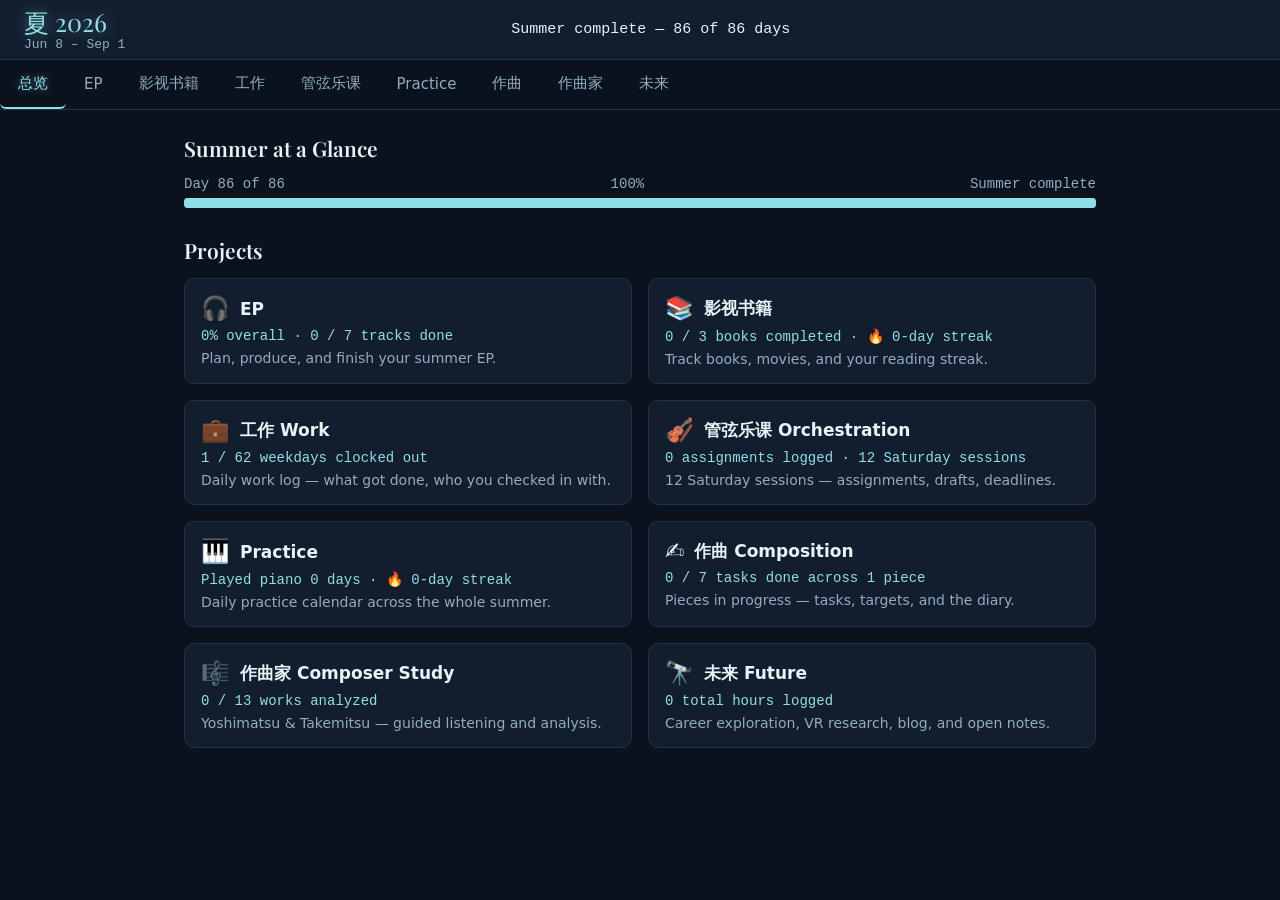
==== commit 483d1f39: "Update summer2026.html to latest local version Co-Authored-By: Claude Sonnet 5 <noreply@anthropic.co" ====
--- a/summer2026.html
+++ b/summer2026.html
@@ -1,949 +1,2516 @@
-<!doctype html>
-<html lang="zh-CN">
+<!DOCTYPE html>
+<html lang="en">
 <head>
-  <meta charset="utf-8">
-  <meta name="viewport" content="width=device-width, initial-scale=1">
-  <title>夏 2026</title>
-  <link rel="preconnect" href="https://fonts.googleapis.com">
-  <link rel="preconnect" href="https://fonts.gstatic.com" crossorigin>
-  <link href="https://fonts.googleapis.com/css2?family=Playfair+Display:wght@500;600;700&display=swap" rel="stylesheet">
-  <style>
-    :root {
-      --bg:#0f0f13; --surface:#1a1a24; --hi:#22222f; --accent:#c9a96e;
-      --accent2:#7eb8a4; --accent3:#b08dd1; --text:#e8e6e0; --muted:#9896a0;
-      --dim:#5a5868; --border:#2e2d3a; --success:#72b288;
-    }
-    * { box-sizing: border-box; }
-    html { scroll-behavior: smooth; }
-    body {
-      margin: 0;
-      background: radial-gradient(circle at top left, rgba(201,169,110,.10), transparent 34rem), var(--bg);
-      color: var(--text);
-      font-family: system-ui, -apple-system, sans-serif;
-      line-height: 1.5;
-    }
-    h1,h2,h3,.serif { font-family: "Playfair Display", Georgia, serif; letter-spacing: .01em; }
-    h1,h2,h3,p { margin-top: 0; }
-    button,input,textarea,select { font: inherit; }
-    button, .project-card, .day-cell, summary, .pill.clickable { cursor: pointer; }
-    .num,.date { font-family: "Courier New", monospace; }
-    .app-header {
-      position: fixed; top: 0; left: 0; right: 0; z-index: 30;
-      height: 60px; display: grid; grid-template-columns: 1fr auto 1fr; gap: 16px;
-      align-items: center; padding: 8px clamp(14px, 4vw, 34px);
-      background: rgba(15,15,19,.92); border-bottom: 1px solid var(--border); backdrop-filter: blur(14px);
-    }
-    .brand h1 { margin: 0; color: var(--accent); font-size: 24px; line-height: 1; }
-    .brand small { color: var(--muted); font-size: 12px; }
-    .day-status { text-align: center; color: var(--muted); }
-    .save-badge { justify-self: end; opacity: 0; color: var(--accent2); transition: opacity .25s; }
-    .save-badge.show { opacity: 1; }
-    .tabs {
-      position: sticky; top: 60px; z-index: 25;
-      display: flex; gap: 18px; overflow-x: auto; white-space: nowrap;
-      padding: 0 clamp(14px, 4vw, 34px);
-      background: rgba(15,15,19,.92); border-bottom: 1px solid var(--border);
-    }
-    .tab {
-      flex: 0 0 auto; border: 0; border-bottom: 2px solid transparent;
-      background: transparent; color: var(--muted); padding: 13px 0 11px;
-      transition: color .15s, border-color .15s;
-    }
-    .tab.active { color: var(--accent); border-bottom-color: var(--accent); }
-    main { max-width: 960px; margin: 0 auto; padding: 108px 24px 56px; }
-    .view { animation: fade .15s ease; }
-    @keyframes fade { from { opacity: .35; transform: translateY(3px); } to { opacity: 1; transform: none; } }
-    .card,.panel {
-      background: var(--surface); border: 1px solid var(--border); border-radius: 10px;
-      box-shadow: 0 2px 16px rgba(0,0,0,.4); padding: 16px;
-      transition: border-color .15s, transform .15s, box-shadow .15s;
-    }
-    .card:hover,.project-card:hover { border-color: rgba(201,169,110,.4); transform: translateY(-1px); }
-    .gold-glow { box-shadow: 0 0 0 1px rgba(201,169,110,.25), 0 0 28px rgba(201,169,110,.10); }
-    .grid { display: grid; gap: 16px; }
-    .g2 { grid-template-columns: repeat(2, minmax(0,1fr)); }
-    .g3 { grid-template-columns: repeat(3, minmax(0,1fr)); }
-    .row { display: flex; align-items: center; justify-content: space-between; gap: 10px; flex-wrap: wrap; }
-    .muted { color: var(--muted); }
-    .dim { color: var(--dim); }
-    .btn {
-      border: 1px solid var(--accent); background: transparent; color: var(--accent);
-      border-radius: 5px; padding: 7px 10px; transition: background .15s, color .15s, opacity .15s;
-    }
-    .btn:hover:not(:disabled) { background: var(--accent); color: var(--bg); }
-    .btn:disabled { opacity: .4; cursor: not-allowed; }
-    .btn.danger { border-color: #c47b7b; color: #c47b7b; }
-    input,textarea,select {
-      width: 100%; background: var(--hi); border: 1px solid var(--border); color: var(--text);
-      border-radius: 5px; padding: 8px 9px; outline: none;
-    }
-    textarea { resize: vertical; min-height: 82px; }
-    input:focus,textarea:focus,select:focus { border-color: var(--accent); }
-    .field { display: grid; gap: 5px; }
-    .field label { color: var(--muted); font-size: .84rem; }
-    .form-grid { display: grid; grid-template-columns: repeat(2,minmax(0,1fr)); gap: 12px; }
-    .progress { height: 6px; background: var(--border); border-radius: 3px; overflow: hidden; }
-    .progress span { display: block; height: 100%; background: var(--accent); border-radius: 3px; width: 0; }
-    .pill {
-      display: inline-flex; align-items: center; gap: 5px; padding: 2px 8px;
-      background: var(--hi); border: 1px solid var(--border); border-radius: 12px;
-      color: var(--muted); font-size: .82rem;
-    }
-    .pill.good { color: var(--success); border-color: rgba(114,178,136,.45); }
-    .tag { color: var(--accent); }
-    .check { display: inline-flex; align-items: center; gap: 7px; color: var(--muted); cursor: pointer; }
-    .check input { display: none; }
-    .check .box {
-      width: 16px; height: 16px; flex: 0 0 auto; display: inline-grid; place-items: center;
-      background: var(--hi); border: 1px solid var(--border); border-radius: 2px;
-    }
-    .check input:checked + .box { border-color: var(--accent); background: rgba(201,169,110,.12); }
-    .check input:checked + .box:after { content: "✓"; color: var(--accent); font-weight: 800; font-size: .86rem; }
-    .checks { display: flex; gap: 12px; flex-wrap: wrap; }
-    .quote { text-align: center; color: var(--accent); font-style: italic; font-size: 1.28rem; }
-    .project-card { min-height: 132px; }
-    .stage-row { position: relative; display: grid; grid-template-columns: repeat(7,1fr); gap: 8px; margin: 18px 0; }
-    .stage-line { position: absolute; left: 7%; right: 7%; top: 17px; height: 2px; background: var(--border); }
-    .stage-line span { display: block; height: 100%; background: var(--accent); }
-    .stage-node {
-      position: relative; z-index: 2; width: 34px; height: 34px; margin: auto; border-radius: 50%;
-      border: 1px solid var(--dim); color: var(--dim); background: var(--surface); display: grid; place-items: center;
-    }
-    .stage-node.mid { border-color: var(--accent); background: rgba(201,169,110,.18); color: var(--accent); }
-    .stage-node.done { border-color: var(--accent2); background: rgba(126,184,164,.2); color: var(--accent2); }
-    .stage-labels { display: grid; grid-template-columns: repeat(7,1fr); gap: 8px; color: var(--muted); font-size: .78rem; text-align: center; }
-    .book-dot { width: 18px; height: 18px; border-radius: 50%; border: 1px solid var(--border); }
-    .week-block { overflow-x: auto; }
-    .week-head { display: grid; grid-template-columns: 230px 1fr; gap: 12px; align-items: center; background: var(--hi); padding: 10px; border-radius: 8px; margin-bottom: 10px; }
-    .assignment-table { width: 100%; border-collapse: collapse; min-width: 920px; }
-    .assignment-table th,.assignment-table td { border-bottom: 1px solid var(--border); padding: 7px; vertical-align: middle; }
-    .assignment-table th { color: var(--muted); font-size: .8rem; font-weight: 500; text-align: left; }
-    .calendar-month h3 { color: var(--accent); }
-    .calendar { display: grid; grid-template-columns: repeat(7,1fr); gap: 7px; }
-    .dow { text-align: center; color: var(--dim); font-size: .76rem; }
-    .day-cell {
-      min-height: 85px; border: 1px solid var(--border); border-radius: 8px; background: #14141d;
-      padding: 7px; display: grid; place-items: center; transition: background .15s, border-color .15s;
-    }
-    .day-cell .n { justify-self: start; align-self: start; color: var(--muted); font-size: .78rem; }
-    .day-cell.done { background: rgba(201,169,110,.16); border-color: rgba(201,169,110,.55); }
-    .day-cell.today { box-shadow: 0 0 0 2px rgba(201,169,110,.55); }
-    .day-cell.off { opacity: .22; cursor: not-allowed; }
-    .day-cell.future { background: #181824; }
-    .emoji { font-size: 1.65rem; }
-    .burst { position: fixed; z-index: 60; pointer-events: none; animation: burst 900ms ease forwards; }
-    @keyframes burst { to { opacity: 0; transform: translateY(-66px); } }
-    .milestone { position: fixed; left: 50%; top: 96px; transform: translateX(-50%); z-index: 70; background: var(--hi); border: 1px solid var(--accent); color: var(--accent); border-radius: 999px; padding: 9px 14px; animation: slide 1800ms ease forwards; }
-    @keyframes slide { 0% { opacity: 0; transform: translate(-50%,-12px); } 15%,75% { opacity:1; transform:translate(-50%,0); } 100% { opacity:0; transform:translate(-50%,-12px); } }
-    .saved-float { position: fixed; right: 18px; top: 72px; background: var(--hi); color: var(--accent2); border: 1px solid rgba(126,184,164,.4); border-radius: 999px; padding: 7px 11px; opacity: 0; transition: opacity .25s; z-index: 80; }
-    .saved-float.show { opacity: 1; }
-    .hidden { display: none !important; }
-    .trunc { display: -webkit-box; -webkit-line-clamp: 3; -webkit-box-orient: vertical; overflow: hidden; }
-    .tools { display:flex; gap:8px; justify-content:flex-end; margin-bottom:14px; }
-    @media (max-width: 760px) {
-      .app-header { grid-template-columns: 1fr; height: auto; align-items: start; }
-      .day-status { text-align: left; }
-      .save-badge { justify-self: start; }
-      .tabs { top: 104px; }
-      main { padding-top: 156px; padding-inline: 14px; }
-      .g2,.g3,.form-grid { grid-template-columns: 1fr; }
-      .week-head { grid-template-columns: 1fr; }
-      .calendar { grid-template-columns: repeat(7, minmax(42px,1fr)); }
-      .day-cell { min-height: 64px; }
-    }
-    @media print {
-      body { background: white; color: black; }
-      .app-header,.tabs,.tools,.btn { display: none !important; }
-      main { max-width: none; padding: 0; }
-      .card,.panel { background: white; color: black; border: 1px solid #999; box-shadow: none; }
-      .view:not([data-active-tab="0"]) { display: none; }
-      .progress span { background: #333; }
-    }
-  </style>
+<meta charset="UTF-8">
+<meta name="viewport" content="width=device-width, initial-scale=1.0">
+<title>夏 2026 — Summer Plan Tracker</title>
+<link rel="icon" href="data:image/svg+xml,<svg xmlns='http://www.w3.org/2000/svg' viewBox='0 0 100 100'><text y='.9em' font-size='90'>🪼</text></svg>">
+<link rel="preconnect" href="https://fonts.googleapis.com">
+<link rel="preconnect" href="https://fonts.gstatic.com" crossorigin>
+<link href="https://fonts.googleapis.com/css2?family=Playfair+Display:wght@500;600;700&display=swap" rel="stylesheet">
+<style>
+:root {
+  --bg:       #0a121d;
+  --surface:  #121e2e;
+  --hi:       #1b2c40;
+  --accent:   #8fe0e6;
+  --accent2:  #f0a8cf;
+  --accent3:  #b3a8f0;
+  --text:     #e8f2f7;
+  --muted:    #93acc2;
+  --dim:      #4f6781;
+  --border:   #23304a;
+  --success:  #93e0c8;
+}
+
+* { box-sizing: border-box; }
+
+html, body {
+  margin: 0;
+  padding: 0;
+  background: var(--bg);
+  color: var(--text);
+  font-family: system-ui, -apple-system, sans-serif;
+  -webkit-font-smoothing: antialiased;
+}
+
+h1, h2, h3, h4 {
+  font-family: 'Playfair Display', Georgia, serif;
+  font-weight: 600;
+  margin: 0 0 8px 0;
+}
+
+.mono { font-family: 'Courier New', monospace; }
+a { color: var(--accent); }
+
+/* ===== Header ===== */
+#app-header {
+  position: fixed;
+  top: 0; left: 0; right: 0;
+  height: 60px;
+  background: var(--surface);
+  border-bottom: 1px solid var(--border);
+  display: flex;
+  align-items: center;
+  justify-content: space-between;
+  padding: 0 24px;
+  z-index: 100;
+}
+#app-header .header-left { display: flex; flex-direction: column; line-height: 1.2; }
+#app-header .header-left .title {
+  font-family: 'Playfair Display', Georgia, serif; font-size: 25px; color: var(--accent);
+  text-shadow: 0 0 16px rgba(143, 224, 230, 0.45);
+  display: inline-block;
+  animation: jellyDrift 7s ease-in-out infinite;
+}
+@keyframes jellyDrift {
+  0%, 100% { transform: translateY(0) rotate(0deg); }
+  50% { transform: translateY(-3px) rotate(-1deg); }
+}
+#app-header .header-left .subtitle { font-size: 13px; color: var(--muted); font-family: 'Courier New', monospace; }
+#app-header .header-center { font-family: 'Courier New', monospace; font-size: 15px; color: var(--text); white-space: nowrap; }
+#app-header .header-right { min-width: 80px; text-align: right; }
+#saved-badge {
+  display: inline-block;
+  font-size: 14px;
+  color: var(--success);
+  opacity: 0;
+  transition: opacity 0.4s ease;
+  pointer-events: none;
+}
+#saved-badge.show { opacity: 1; }
+
+/* ===== Tab bar ===== */
+#tab-bar {
+  position: sticky;
+  top: 60px;
+  z-index: 90;
+  display: flex;
+  overflow-x: auto;
+  background: var(--bg);
+  border-bottom: 1px solid var(--border);
+  margin-top: 60px;
+  scrollbar-width: thin;
+}
+#tab-bar::-webkit-scrollbar { height: 4px; }
+#tab-bar::-webkit-scrollbar-thumb { background: var(--border); }
+.tab-btn {
+  flex: 0 0 auto;
+  padding: 14px 18px;
+  background: none;
+  border: none;
+  border-bottom: 2px solid transparent;
+  color: var(--muted);
+  font-size: 15px;
+  cursor: pointer;
+  white-space: nowrap;
+  transition: color 0.15s ease, border-color 0.15s ease;
+}
+.tab-btn:hover { color: var(--text); background: none; }
+.tab-btn.active { color: var(--accent); border-bottom-color: var(--accent); text-shadow: 0 0 10px rgba(143, 224, 230, 0.5); }
+
+/* ===== Content ===== */
+#content-area { max-width: 960px; margin: 0 auto; padding: 24px; }
+#tab-content { opacity: 1; transition: opacity 0.15s ease; }
+#tab-content.fading { opacity: 0; }
+
+/* ===== Generic components ===== */
+.card {
+  background: var(--surface);
+  border: 1px solid var(--border);
+  border-radius: 10px;
+  padding: 16px;
+  transition: border-color 0.15s ease, transform 0.15s ease;
+}
+.card:hover { border-color: rgba(143, 224, 230, 0.4); transform: translateY(-1px); }
+.card.glow { box-shadow: 0 0 18px rgba(143, 224, 230, 0.35); border-color: var(--accent); }
+
+.section-title {
+  font-family: 'Playfair Display', Georgia, serif;
+  font-size: 21px;
+  margin: 28px 0 14px 0;
+  color: var(--text);
+}
+.section-title:first-child { margin-top: 0; }
+
+input[type="text"], input[type="number"], input[type="date"], textarea, select {
+  background: var(--hi);
+  border: 1px solid var(--border);
+  color: var(--text);
+  border-radius: 6px;
+  padding: 8px 10px;
+  font-size: 15px;
+  font-family: inherit;
+  outline: none;
+  transition: border-color 0.15s ease;
+}
+input[type="text"]:focus, input[type="number"]:focus, input[type="date"]:focus,
+textarea:focus, select:focus { border-color: var(--accent); outline: none; }
+textarea { resize: vertical; width: 100%; font-family: inherit; line-height: 1.5; }
+select {
+  -webkit-appearance: none;
+  appearance: none;
+  background-image: url("data:image/svg+xml,%3Csvg xmlns='http://www.w3.org/2000/svg' width='10' height='6'%3E%3Cpath d='M0 0l5 6 5-6z' fill='%239896a0'/%3E%3C/svg%3E");
+  background-repeat: no-repeat;
+  background-position: right 10px center;
+  padding-right: 28px;
+  cursor: pointer;
+}
+
+button, .btn {
+  border: 1px solid var(--accent);
+  background: transparent;
+  color: var(--accent);
+  border-radius: 6px;
+  padding: 8px 14px;
+  font-size: 14px;
+  cursor: pointer;
+  font-family: inherit;
+  transition: background 0.15s ease, color 0.15s ease;
+}
+button:hover, .btn:hover { background: var(--accent); color: var(--bg); }
+button:disabled { opacity: 0.4; cursor: not-allowed; }
+button:disabled:hover { background: transparent; color: var(--accent); }
+button.btn-ghost { border-color: var(--border); color: var(--muted); }
+button.btn-ghost:hover { background: var(--hi); color: var(--text); border-color: var(--border); }
+button.btn-danger { border-color: #c97070; color: #c97070; }
+button.btn-danger:hover { background: #c97070; color: var(--bg); }
+button.btn-sm { padding: 4px 9px; font-size: 13px; }
+
+/* checkboxes */
+.cb { display: inline-flex; align-items: center; gap: 6px; cursor: pointer; user-select: none; font-size: 14px; color: var(--text); }
+.cb-box {
+  width: 16px; height: 16px;
+  background: var(--hi);
+  border: 1px solid var(--border);
+  border-radius: 4px;
+  display: inline-flex; align-items: center; justify-content: center;
+  flex: 0 0 16px;
+  font-size: 13px;
+  color: var(--accent);
+  font-weight: bold;
+}
+.cb input { display: none; }
+.cb input:checked + .cb-box::after { content: "✓"; }
+.cb input:checked + .cb-box { border-color: var(--accent); }
+
+/* progress bar */
+.progress-track { height: 6px; background: var(--border); border-radius: 3px; overflow: hidden; width: 100%; }
+.progress-fill { height: 100%; background: var(--accent); border-radius: 3px; transition: width 0.3s ease; }
+
+/* pills / tags */
+.pill { display: inline-block; font-size: 13px; background: var(--hi); border-radius: 12px; padding: 2px 10px; color: var(--text); border: 1px solid var(--border); }
+.pill.pill-amber { color: var(--accent); border-color: rgba(143,224,230,0.4); }
+.pill.pill-teal { color: var(--accent2); border-color: rgba(240,168,207,0.4); }
+.pill.pill-lavender { color: var(--accent3); border-color: rgba(179,168,240,0.4); }
+.pill.pill-green { background: rgba(147,224,200,0.18); color: var(--success); border-color: rgba(147,224,200,0.3);}
+.pill.pill-gray { background: var(--hi); color: var(--dim); }
+
+.chip { display: inline-flex; align-items: center; gap: 4px; font-size: 13px; background: var(--hi); border-radius: 12px; padding: 2px 10px; color: var(--muted); border: 1px solid var(--border); cursor: pointer; }
+.chip .chip-x { color: var(--dim); }
+.chip:hover .chip-x { color: #c97070; }
+
+/* layout helpers */
+.grid-2 { display: grid; grid-template-columns: 1fr 1fr; gap: 16px; }
+.row { display: flex; align-items: center; gap: 10px; }
+.row.wrap { flex-wrap: wrap; }
+.col { display: flex; flex-direction: column; gap: 8px; }
+.spacer { flex: 1; }
+.muted { color: var(--muted); }
+.dim { color: var(--dim); }
+.small { font-size: 13px; }
+.mt8 { margin-top: 8px; } .mt12 { margin-top: 12px; } .mt16 { margin-top: 16px; } .mt24 { margin-top: 24px; }
+.mb8 { margin-bottom: 8px; }
+hr.sep { border: none; border-top: 1px solid var(--border); margin: 16px 0; }
+
+@media (max-width: 720px) {
+  .grid-2 { grid-template-columns: 1fr; }
+  #app-header .header-center { display: none; }
+  #content-area { padding: 16px; }
+}
+
+/* ===== Overview ===== */
+.overview-progress-label { display: flex; justify-content: space-between; font-size: 14px; color: var(--muted); margin-bottom: 6px; font-family: 'Courier New', monospace; }
+.project-card { cursor: pointer; display: flex; flex-direction: column; gap: 6px; }
+.project-card .pc-head { display: flex; align-items: center; gap: 10px; font-size: 17px; font-weight: 600; }
+.project-card .pc-icon { font-size: 23px; }
+.project-card .pc-metric { font-family: 'Courier New', monospace; font-size: 14px; color: var(--accent); }
+.project-card .pc-desc { font-size: 14px; color: var(--muted); }
+/* ===== EP ===== */
+.ep-top-grid { display: grid; grid-template-columns: 1fr auto; gap: 16px; align-items: start; }
+.ep-title-input { font-family: 'Playfair Display', Georgia, serif; font-size: 23px; width: 100%; padding: 10px 12px; }
+.ep-overall-badge {
+  font-family: 'Courier New', monospace;
+  font-size: 23px;
+  color: var(--accent);
+  background: var(--surface);
+  border: 1px solid var(--border);
+  border-radius: 10px;
+  padding: 12px 20px;
+  text-align: center;
+  white-space: nowrap;
+}
+.ep-overall-badge .lbl { font-size: 12px; color: var(--muted); display:block; margin-bottom: 4px; }
+
+.track-card { margin-top: 14px; }
+.track-card .tc-header { display: flex; align-items: center; gap: 10px; }
+.track-card .tc-name {
+  font-size: 16px; font-weight: 600; flex: 1;
+  background: transparent; border: 1px solid transparent;
+  padding: 6px 8px; border-radius: 6px;
+}
+.track-card .tc-name:hover, .track-card .tc-name:focus { border-color: var(--border); background: var(--hi); }
+.tc-collapse-btn { background: none; border: none; color: var(--muted); cursor: pointer; font-size: 17px; padding: 2px 6px; }
+.tc-body { margin-top: 14px; }
+
+.stage-pipeline { display: flex; align-items: center; position: relative; padding: 6px 0; }
+.stage-node-wrap { display: flex; flex-direction: column; align-items: center; flex: 1; position: relative; }
+.stage-connector { position: absolute; top: 14px; left: -50%; width: 100%; height: 2px; background: var(--border); z-index: 0; }
+.stage-connector.filled { background: var(--accent); }
+.stage-node-wrap:first-child .stage-connector { display: none; }
+.stage-node {
+  width: 28px; height: 28px; border-radius: 50%;
+  display: flex; align-items: center; justify-content: center;
+  font-size: 14px; cursor: pointer; position: relative; z-index: 1;
+  border: 2px solid var(--dim); color: var(--dim); background: var(--surface);
+  transition: all 0.15s ease;
+}
+.stage-node.in-progress { border-color: var(--accent); background: rgba(143,224,230,0.35); color: var(--accent); }
+.stage-node.done { border-color: var(--accent2); background: var(--accent2); color: var(--bg); }
+.stage-label { font-size: 12px; color: var(--muted); margin-top: 6px; text-align: center; }
+.tc-notes-input { width: 100%; margin-top: 12px; }
+.checklist-box .cb { display: flex; padding: 6px 0; }
+
+/* ===== Reading ===== */
+.book-card { display: flex; flex-direction: column; gap: 10px; margin-top: 14px; }
+.book-row-inputs { display: flex; gap: 8px; flex-wrap: wrap; }
+.book-row-inputs input[type="text"] { flex: 1; min-width: 120px; }
+.book-row-inputs input.title-input { flex: 1.6; }
+.book-row-inputs input.year-input { flex: 0 0 70px; min-width: 0; }
+.book-progress-row { display: flex; align-items: center; gap: 10px; }
+.book-progress-row input[type="number"] { width: 70px; }
+.collapsible-toggle { background: none; border: none; color: var(--muted); cursor: pointer; font-size: 14px; padding: 2px 0; text-align: left; }
+.collapsible-toggle:hover { color: var(--accent); background: none; }
+.streak-banner { background: var(--surface); border: 1px solid var(--border); border-radius: 10px; padding: 14px 18px; font-size: 16px; }
+
+/* ===== Work ===== */
+.today-panel textarea { min-height: 72px; }
+.emoji-burst { position: relative; }
+.emoji-pop { position: absolute; font-size: 19px; animation: floatUp 1.1s ease-out forwards; pointer-events: none; }
+@keyframes floatUp { 0% { transform: translateY(0); opacity: 1; } 100% { transform: translateY(-40px); opacity: 0; } }
+.work-history-card { margin-top: 10px; cursor: pointer; }
+.work-history-card .wh-summary { font-size: 14px; color: var(--muted); margin-top: 6px; white-space: pre-wrap; }
+.work-history-card .wh-summary.truncated { display: -webkit-box; -webkit-line-clamp: 2; -webkit-box-orient: vertical; overflow: hidden; }
+
+/* ===== Orchestration ===== */
+.orch-header-bar {
+  font-family: 'Courier New', monospace;
+  font-size: 15px; color: var(--muted);
+  background: var(--surface); border: 1px solid var(--border);
+  border-radius: 8px; padding: 12px 16px;
+}
+.week-block { margin-top: 18px; }
+.week-head-bar {
+  background: var(--hi); border: 1px solid var(--border);
+  border-radius: 8px 8px 0 0; padding: 12px 16px;
+  display: flex; align-items: center; gap: 14px; flex-wrap: wrap;
+}
+.week-head-bar .wk-label { font-family: 'Courier New', monospace; font-size: 14px; color: var(--accent); white-space: nowrap; }
+.week-head-bar input[type="text"] { flex: 1; min-width: 160px; }
+.week-table-wrap { border: 1px solid var(--border); border-top: none; border-radius: 0 0 8px 8px; overflow-x: auto; background: var(--surface); }
+table.assign-table { width: 100%; border-collapse: collapse; font-size: 14px; min-width: 760px; }
+table.assign-table th { text-align: left; font-size: 12px; color: var(--muted); font-weight: 500; padding: 8px 8px; border-bottom: 1px solid var(--border); white-space: nowrap; }
+table.assign-table td { padding: 6px 8px; border-bottom: 1px solid var(--border); vertical-align: middle; }
+table.assign-table tr:last-child td { border-bottom: none; }
+table.assign-table input[type="text"], table.assign-table input[type="date"], table.assign-table select { width: 100%; padding: 6px 8px; font-size: 13px; }
+table.assign-table textarea.a-desc {
+  width: 100%; padding: 6px 8px; font-size: 13px; line-height: 1.4;
+  resize: none; overflow: hidden; min-height: 30px;
+}
+.col-num { width: 28px; text-align: center; color: var(--dim); font-family: 'Courier New', monospace; }
+.col-desc { width: 62%; }
+.col-status { width: 16%; }
+.col-del { width: 36px; text-align: center; }
+.col-cb { text-align: center; width: 36px; }
+.col-drag { width: 28px; text-align: center; }
+.drag-handle { cursor: grab; color: var(--dim); font-size: 16px; user-select: none; }
+.drag-handle:hover { color: var(--accent); }
+.assign-table tbody tr.dragging { opacity: 0.4; }
+.assign-table tbody tr.drag-over { box-shadow: inset 0 2px 0 var(--accent); }
+.assign-table tbody tr { cursor: default; }
+.week-footer { padding: 10px 16px; background: var(--surface); border: 1px solid var(--border); border-top: none; border-radius: 0 0 8px 8px; }
+.course-notes textarea { min-height: 140px; }
+
+/* ===== Piano ===== */
+.piano-stats-bar {
+  display: flex; flex-wrap: wrap; gap: 18px; align-items: center;
+  background: var(--surface); border: 1px solid var(--border);
+  border-radius: 10px; padding: 14px 18px;
+  font-family: 'Courier New', monospace; font-size: 15px;
+}
+.month-block { margin-top: 24px; }
+.cal-grid { display: grid; grid-template-columns: repeat(7, 1fr); gap: 6px; margin-top: 10px; }
+.cal-dow { font-size: 12px; color: var(--muted); text-align: center; padding-bottom: 4px; }
+.cal-cell {
+  height: 85px; min-width: 0;
+  border: 1px solid var(--border); border-radius: 8px;
+  background: var(--surface); position: relative; cursor: pointer;
+  display: flex; flex-direction: column; padding: 6px;
+  transition: border-color 0.15s ease, transform 0.1s ease;
+}
+.cal-cell:hover { transform: translateY(-1px); }
+.cal-cell.empty { background: transparent; border: none; cursor: default; }
+.cal-cell.outside { color: var(--dim); cursor: default; opacity: 0.4; }
+.cal-cell.future { opacity: 0.75; }
+.cal-cell.practiced { background: rgba(143,224,230,0.22); border-color: rgba(143,224,230,0.5); }
+.cal-cell.today { border: 2px solid var(--accent); }
+.cal-daynum { font-size: 12px; color: var(--muted); font-family: 'Courier New', monospace; }
+.cal-emoji-row { flex: 1; display: flex; gap: 4px; }
+.cal-emoji-half {
+  flex: 1; display: flex; align-items: center; justify-content: center;
+  font-size: 21px; border-radius: 6px; cursor: pointer;
+  opacity: 0.25; filter: grayscale(1);
+  transition: opacity 0.15s ease, filter 0.15s ease, background 0.15s ease;
+}
+.cal-emoji-half:hover { opacity: 0.6; }
+.cal-emoji-half.active { opacity: 1; filter: none; }
+.cal-emoji-half.piano.active { background: rgba(143,224,230,0.22); }
+.cal-emoji-half.exercise.active { background: rgba(240,168,207,0.22); }
+.cal-cell.outside .cal-emoji-half { cursor: default; pointer-events: none; }
+.milestone-banner {
+  position: fixed; top: 70px; left: 50%;
+  transform: translate(-50%, -120%);
+  opacity: 0;
+  background: var(--accent); color: var(--bg);
+  padding: 10px 22px; border-radius: 8px; font-weight: 600;
+  z-index: 200; transition: transform 0.4s ease, opacity 0.4s ease;
+  box-shadow: 0 6px 24px rgba(0,0,0,0.4);
+}
+.milestone-banner.show { transform: translate(-50%, 0); opacity: 1; }
+
+.back-to-top {
+  position: fixed; right: 24px; bottom: 24px;
+  width: 48px; height: 48px;
+  border-radius: 50%;
+  background: var(--surface);
+  border: 1px solid var(--border);
+  font-size: 22px;
+  display: flex; align-items: center; justify-content: center;
+  cursor: pointer;
+  box-shadow: 0 6px 20px rgba(0,0,0,0.35);
+  z-index: 150;
+  opacity: 0; transform: translateY(12px);
+  pointer-events: none;
+  transition: opacity 0.25s ease, transform 0.25s ease, border-color 0.2s ease;
+}
+.back-to-top.show { opacity: 1; transform: translateY(0); pointer-events: auto; }
+.back-to-top:hover { border-color: var(--accent); }
+
+/* ===== Composition ===== */
+.piece-card { margin-top: 14px; }
+.piece-card .pc-header-row { display: flex; align-items: center; gap: 10px; flex-wrap: wrap; }
+.piece-title-input { font-family: 'Playfair Display', Georgia, serif; font-size: 19px; flex: 1; min-width: 160px; padding: 8px 10px; }
+.piece-instr-input { flex: 1; min-width: 140px; }
+.task-row { display: flex; align-items: center; gap: 8px; padding: 4px 0; }
+.task-row input[type="text"] { flex: 1; background: transparent; border: 1px solid transparent; padding: 6px 8px; }
+.task-row input[type="text"]:hover, .task-row input[type="text"]:focus { background: var(--hi); border-color: var(--border); }
+.task-row.done input[type="text"] { text-decoration: line-through; color: var(--dim); }
+.task-row.dragging { opacity: 0.4; }
+.task-row.drag-over { box-shadow: inset 0 2px 0 var(--accent); }
+
+/* ===== Study ===== */
+.study-section-head { display: flex; align-items: center; gap: 10px; cursor: pointer; user-select: none; }
+.study-work-card { margin-top: 12px; }
+.study-stepper { display: flex; align-items: center; gap: 6px; font-size: 14px; }
+.study-stepper button { padding: 4px 10px; font-size: 13px; }
+
+/* ===== Future ===== */
+.future-section { margin-top: 24px; }
+.future-section .fs-head { display: flex; align-items: center; gap: 10px; cursor: pointer; user-select: none; }
+.explore-row { display: flex; align-items: center; gap: 8px; padding: 4px 0; }
+.explore-row input[type="text"] { flex: 1; }
+.episode-card { padding: 12px; }
+.episode-card input[type="text"] { width: 100%; }
+table.hours-table { width: 100%; border-collapse: collapse; font-size: 14px; margin-top: 10px; }
+table.hours-table th { text-align: left; font-size: 12px; color: var(--muted); font-weight: 500; padding: 6px 8px; border-bottom: 1px solid var(--border); }
+table.hours-table td { padding: 5px 8px; border-bottom: 1px solid var(--border); }
+table.hours-table input[type="number"] { width: 70px; }
+table.hours-table input[type="text"] { width: 100%; }
+.autogrow { overflow: hidden; }
+</style>
 </head>
 <body>
-  <header class="app-header">
-    <div class="brand"><h1>夏 2026</h1><small>Jun 8 – Sep 1</small></div>
-    <div id="dayStatus" class="day-status num"></div>
-    <div id="savedTop" class="save-badge">saved ✓</div>
-  </header>
-  <nav id="tabBar" class="tabs"></nav>
-  <main>
-    <div class="tools">
-      <button class="btn" id="exportBtn">Export JSON</button>
-      <label class="btn">Import JSON<input id="importFile" type="file" accept="application/json" hidden></label>
-      <button class="btn danger" id="resetBtn">Reset</button>
+
+<header id="app-header">
+  <div class="header-left">
+    <span class="title">夏 2026</span>
+    <span class="subtitle">Jun 8 – Sep 1</span>
+  </div>
+  <div class="header-center" id="header-center"></div>
+  <div class="header-right">
+    <span id="saved-badge">saved ✓</span>
+  </div>
+</header>
+
+<nav id="tab-bar"></nav>
+
+<div id="content-area">
+  <div id="tab-content"></div>
+</div>
+
+<div id="milestone-banner" class="milestone-banner"></div>
+
+<button id="back-to-top" class="back-to-top" type="button" title="Back to top" aria-label="Back to top">🪼</button>
+
+<script>
+// ============================================================
+// summer2026 tracker — application script
+// ============================================================
+
+// ---------- Constants ----------
+const STORAGE_KEY = 'summer2026';
+
+const SUMMER_START = new Date(2026, 5, 8);   // Jun 8, 2026
+const SUMMER_END   = new Date(2026, 8, 1);   // Sep 1, 2026
+const SUMMER_TOTAL_DAYS = 86;
+
+const STAGE_NAMES = ['想法','设计','作曲','录音','编曲','混音','母带'];
+
+const EP_STATUS_OPTIONS = ['🌱 Pre-production', '🎬 In Production', '🎛 Post-production', '✅ Done'];
+const ASSIGN_STATUS_OPTIONS = ['○ Not Started', '→ In Progress', '✓ Done'];
+const COMP_STATUS_OPTIONS = ['○ Sketching', '→ In Progress', '✓ Revising', '🎙 Ready to Record', '✅ Complete'];
+const STUDY_STATUS_OPTIONS = ['○ Not Started', '👂 Listening', '🔍 Analyzing', '📝 Notes Written', '✅ Complete'];
+const VR_STATUS_OPTIONS = ['○ Not Started', '📖 Reading', '🔬 Researching', '📝 Writing'];
+const BLOG_STATUS_OPTIONS = ['💭 Just an idea', '📋 Planning', '🚀 In Progress'];
+const STUDY_PILL_CLASSES = ['pill-amber', 'pill-teal', 'pill-lavender', 'pill-green', 'pill-gray'];
+const STUDY_SECTION_COLORS = ['var(--accent)', 'var(--accent2)', 'var(--accent3)'];
+
+const SATURDAY_DATES = [
+  '2026-06-13','2026-06-20','2026-07-04','2026-07-11','2026-07-18',
+  '2026-07-25','2026-08-01','2026-08-08','2026-08-15','2026-08-22',
+  '2026-08-29','2026-09-05'
+];
+
+
+const EMOJI_POOL = ['🌟','✨','🎹','🌸','🎶','🌈','🍀','💫','🎵','🌙','🦋','🍁','🎀','🌻','🪐'];
+
+const TAB_NAMES = ['总览','EP','影视书籍','工作','管弦乐课','Practice','作曲','作曲家','未来'];
+const TAB_ICONS = ['🗂️','🎧','📚','💼','🎻','🎹','✍️','🎼','🔭'];
+
+// base64-encoded standalone phase0.html, rendered inside the EP tab via an isolated iframe
+const PHASE0_HTML_B64 = "[base64]/[base64]/[base64]/[base64]/[base64]/ml7blvoXlkb3nmoTmlrDnlLXohJE8L2xpPgogICAgPC91bD4KICAgIDxwIGNsYXNzPSJhcmMiPkludHJvIMK3IDxiPkx1bWludXM8L2I+IMK3IGZsb2F0eSDCtyA/[base64]/og73lgbflgbflubIiLAogICAgaXRlbXM6WwogICAgICB7aWQ6ImExIiwgbWFpbjoi5ouG6KejIEx1bWludXMs5YaZ5LiA5Lu944CM5omp5YaZ5Zyw5Zu+44CNIiwKICAgICAgIGhpbnQ6IuaguOW/g+WKqOacuuaYr+WTquWHoOS4qumfsyDCtyDkuLrku4DkuYjlkLjlvJXkvaAo5ZKM5aOwP+mfs+iJsj/oioLlpY8/KSDCtyDopoHmi4nliLAgNSDliIbpkp/lvoDlk6rplb/jgILmloflrZfmiJbor63pn7PlpIflv5jlvZXpg73ooYws55uu55qE5piv5byA5py66YKj5aSp55+l6YGT5b6A5ZOq6LWw44CCIn0sCiAgICAgIHtpZDoiYTIiLCBtYWluOiLlu7ogcmVmZXJlbmNlIOW6kyjlubbov5vmr4/[base64]/meW8oCBFUOOAguWIhuaekOmfs+S5kOWSjOW7uiByZWZlcmVuY2Ug5Yeg5LmO5piv5ZCM5LiA5Lu25LqLLOWQiOedgOWBmuOAgiJ9LAogICAgXQogIH0sCiAgewogICAgbnVtOiJJSSIsIHRpdGxlOiLmr4/lpKnnkLTmiL/pgqPkuIDkuKrlpJrlsI/ml7YiLCB3aGVuOiLkvaDov5nlkajllK/kuIDog73jgIznnJ/mraPliJvkvZzjgI3nmoTmuKDpgZMiLAogICAgaXRlbXM6WwogICAgICB7aWQ6ImIxIiwgbWFpbjoi5Zyo6ZKi55C05LiK5YW756eN5a2QIiwKICAgICAgIGhpbnQ6IuivlSBMdW1pbnVzIOeahOaJqeWGmeaWueWQkeOAgeaJvuWSjOWjsOOAgeWTvOaXi+W+iyzkuZ/nu5kgZmxvYXR5IOWSjOesrOWbm+mmlumaj+aJi+ivleaDs+azleOAgiJ9LAogICAgICB7aWQ6ImIyIiwgbWFpbjoi5omL5py65b2V5LiL5Lu75L2V5YaS5Ye65p2l55qE5Lic6KW/[base64]/mlJLnmoTkuJzopb/[base64]";
+function decodePhase0Html(){
+  const bin = atob(PHASE0_HTML_B64);
+  const bytes = Uint8Array.from(bin, c => c.charCodeAt(0));
+  return new TextDecoder('utf-8').decode(bytes);
+}
+
+// ---------- Date helpers ----------
+function pad2(n){ return String(n).padStart(2,'0'); }
+function dateToStr(d){ return d.getFullYear() + '-' + pad2(d.getMonth()+1) + '-' + pad2(d.getDate()); }
+function strToDate(s){
+  const [y,m,d] = s.split('-').map(Number);
+  return new Date(y, m-1, d);
+}
+function todayStr(){ return dateToStr(new Date()); }
+
+function buildWeekdayDates(){
+  const out = [];
+  let cur = new Date(SUMMER_START);
+  while (cur <= SUMMER_END) {
+    const dow = cur.getDay();
+    if (dow !== 0 && dow !== 6) out.push(dateToStr(cur));
+    cur.setDate(cur.getDate() + 1);
+  }
+  return out;
+}
+const WEEKDAY_DATES = buildWeekdayDates();
+
+// ---------- DEFAULTS ----------
+function buildOrchestrationWeeks(){
+  return SATURDAY_DATES.map(date => ({
+    date: date,
+    topic: "",
+    assignments: Array(5).fill(null).map(() => ({
+      desc: "", status: "○ Not Started"
+    }))
+  }));
+}
+
+function buildDefaults(){
+  return {
+    activeTab: 0,
+
+    ep: {
+      title: "", concept: "", status: "🌱 Pre-production",
+      tracks: [
+        { name:"Intro",       stages:["","","","","","",""], notes:"" },
+        { name:"Track 1",     stages:["","","","","","",""], notes:"" },
+        { name:"Interlude 1", stages:["","","","","","",""], notes:"" },
+        { name:"Track 2",     stages:["","","","","","",""], notes:"" },
+        { name:"Interlude 2", stages:["","","","","","",""], notes:"" },
+        { name:"Track 3",     stages:["","","","","","",""], notes:"" },
+        { name:"Outro",       stages:["","","","","","",""], notes:"" }
+      ],
+      checklist: { sequence:false, artwork:false, mastered:false, ready:false }
+    },
+
+    reading: {
+      books: [
+        { id:1, title:"Ant Encounters: Interaction Networks and Colony Behavior",
+          author:"Deborah M. Gordon", year:"2010", pages:432, read:0,
+          status:"📌 Want to Read", notes:"", start:null, end:null },
+        { id:2, title:"On Writing: A Memoir of the Craft",
+          author:"Stephen King", year:"", pages:320, read:0,
+          status:"📌 Want to Read", notes:"", start:null, end:null },
+        { id:3, title:"Confronting Silence",
+          author:"Tōru Takemitsu", year:"", pages:160, read:0,
+          status:"📌 Want to Read", notes:"", start:null, end:null }
+      ],
+      nextBookId: 4,
+      movies: [],
+      nextMovieId: 1,
+      activeDays: {}
+    },
+
+    work: {
+      entries: {
+        '2026-06-10': {
+          summary: 'Directional change：正式开始 API run and testing.',
+          professor: true,
+          coworker: true,
+          clocked: true
+        }
+      }
+    },
+
+    orchestration: {
+      weeks: buildOrchestrationWeeks(),
+      extraWeeks: [],
+      courseNotes: ""
+    },
+
+    piano: { practiced: {}, exercised: {} },
+
+    composition: {
+      pieces: [
+        { id:1, title:"well…哎…", instrumentation:"Piano, Violin, Cello, Clarinet",
+          status:"→ In Progress", target:"",
+          tasks:[
+            { text:"Re-examine overall structure and formal arc", done:false },
+            { text:"Revise the opening section", done:false },
+            { text:"Compose / expand the middle section", done:false },
+            { text:"Write and finalize the ending", done:false },
+            { text:"Clean final notation in notation software", done:false },
+            { text:"Prepare individual parts for each instrument", done:false },
+            { text:"Recording session preparation and scheduling", done:false }
+          ],
+          diary:"", collapsed:false }
+      ],
+      nextPieceId: 2
+    },
+
+    study: {
+      works: [
+        { id:1,  composer:"yoshimatsu", title:"昴星団舞曲集 — Pleiades Dances",
+          focus:"奇数拍乐句 (odd-meter phrases) · 旋律发展落点",
+          status:"○ Not Started", date:null, notes:"" },
+        { id:2,  composer:"yoshimatsu", title:"Fuzzy Bird Saxophone Sonata",
+          focus:"和声 (harmony) · 钢琴织体 (piano texture) · 律动 (groove/rhythm)",
+          status:"○ Not Started", date:null, notes:"" },
+        { id:3,  composer:"yoshimatsu", title:"朱鷺の哀歌 — Elegy for Jōku",
+          focus:"空间感 · 呼吸感 (breath) · 弦乐分层",
+          status:"○ Not Started", date:null, notes:"" },
+        { id:4,  composer:"yoshimatsu", title:"Piano Concerto \"Memo Flora\" 随意花木",
+          focus:"结构设计 · 和声 · 钢琴华彩 (cadenza) · 配器",
+          status:"○ Not Started", date:null, notes:"" },
+        { id:5,  composer:"yoshimatsu", title:"Symphony No. 4",
+          focus:"乐章对比 · Metric modulation · Lydian chromatic · 曲式结构 · 配器",
+          status:"○ Not Started", date:null, notes:"" },
+        { id:6,  composer:"takemitsu", title:"Harmonic Language — General Study",
+          focus:"和声语汇 · 美学观念 · 哲学背景 (ref: Confronting Silence)",
+          status:"○ Not Started", date:null, notes:"" },
+        { id:7,  composer:"takemitsu", title:"Rain Tree Sketch",
+          focus:"短作品思维 · 动机发展 · 结构 · 标题取名",
+          status:"○ Not Started", date:null, notes:"" },
+        { id:8,  composer:"takemitsu", title:"Distance de fée",
+          focus:"短作品思维 · 动机发展 · 标题与概念",
+          status:"○ Not Started", date:null, notes:"" },
+        { id:9,  composer:"takemitsu", title:"Pause Interrompue",
+          focus:"短作品思维 · 动机发展 · 标题与概念",
+          status:"○ Not Started", date:null, notes:"" },
+        { id:10, composer:"takemitsu", title:"Requiem",
+          focus:"早期作品风格 · 弦乐写作 · 织体",
+          status:"○ Not Started", date:null, notes:"" },
+        { id:11, composer:"takemitsu", title:"Dorian Horizon",
+          focus:"弦乐队写作 · 色彩与空间 · 织体层次",
+          status:"○ Not Started", date:null, notes:"" },
+        { id:12, composer:"takemitsu", title:"November Steps",
+          focus:"和声 · 配器 · 结构设计",
+          status:"○ Not Started", date:null, notes:"" },
+        { id:13, composer:"takemitsu", title:"A Flock Descends into the Pentagonal Garden",
+          focus:"哲学观念 · 和声结构 · 晚期作品风格",
+          status:"○ Not Started", date:null, notes:"" }
+      ],
+      nextWorkId: 14,
+      composers: [
+        { id: 'yoshimatsu', name: '吉松隆 Yoshimatsu', pillCls: 'pill-amber' },
+        { id: 'takemitsu', name: '武満徹 Takemitsu', pillCls: 'pill-teal' }
+      ],
+      nextComposerId: 1
+    },
+
+    future: {
+      careerNotes: "",
+      explore: Array.from({length:8}, (_,i) => ({ id:i+1, text:"", done:false })),
+      exploreNextId: 9,
+      weeklyHours: [
+        { week:1,  period:"Jun 8–12",       done:false, hours:null, notes:"" },
+        { week:2,  period:"Jun 15–19",      done:false, hours:null, notes:"" },
+        { week:3,  period:"Jun 22–26",      done:false, hours:null, notes:"" },
+        { week:4,  period:"Jun 29 – Jul 3", done:false, hours:null, notes:"" },
+        { week:5,  period:"Jul 6–10",       done:false, hours:null, notes:"" },
+        { week:6,  period:"Jul 13–17",      done:false, hours:null, notes:"" },
+        { week:7,  period:"Jul 20–24",      done:false, hours:null, notes:"" },
+        { week:8,  period:"Jul 27–31",      done:false, hours:null, notes:"" },
+        { week:9,  period:"Aug 3–7",        done:false, hours:null, notes:"" },
+        { week:10, period:"Aug 10–14",      done:false, hours:null, notes:"" },
+        { week:11, period:"Aug 17–21",      done:false, hours:null, notes:"" },
+        { week:12, period:"Aug 24–28",      done:false, hours:null, notes:"" },
+        { week:13, period:"Aug 31 – Sep 1", done:false, hours:null, notes:"" }
+      ],
+      vrStatus: "○ Not Started",
+      vrChecklist: { lit:false, research:false, self:false, consult:false },
+      vrNotes: "",
+      blogStatus: "💭 Just an idea",
+      blogNotes: "",
+      podcastEpisodes: [],
+      podcastNextId: 1,
+      openNotes: ""
+    }
+  };
+}
+
+const DEFAULTS = buildDefaults();
+
+// ---------- deepMerge ----------
+function isPlainObject(v){
+  return v !== null && typeof v === 'object' && !Array.isArray(v);
+}
+function deepMerge(target, src){
+  if (!isPlainObject(target) || !isPlainObject(src)) return (src === undefined ? target : src);
+  const out = Array.isArray(target) ? target.slice() : Object.assign({}, target);
+  for (const key of Object.keys(src)) {
+    const sv = src[key];
+    const tv = out[key];
+    if (isPlainObject(sv) && isPlainObject(tv)) {
+      out[key] = deepMerge(tv, sv);
+    } else if (sv !== undefined) {
+      out[key] = sv;
+    }
+  }
+  return out;
+}
+
+// ---------- debounce ----------
+function debounce(fn, ms){
+  let t = null;
+  function debounced(...args){
+    clearTimeout(t);
+    t = setTimeout(() => fn.apply(this, args), ms);
+  }
+  debounced.flush = function(...args){
+    clearTimeout(t);
+    t = null;
+    fn(...args);
+  };
+  return debounced;
+}
+
+// ---------- state / persistence ----------
+let state = null;
+
+function loadState(){
+  let saved = null;
+  try {
+    const raw = localStorage.getItem(STORAGE_KEY);
+    if (raw) saved = JSON.parse(raw);
+  } catch (e) {
+    console.warn('Failed to parse saved state', e);
+  }
+  const fresh = buildDefaults();
+  state = saved ? deepMerge(fresh, saved) : fresh;
+  // Migration: week 3 cancelled (teacher leave) — shift week 3+ dates by +7 days.
+  if (state.orchestration && Array.isArray(state.orchestration.weeks)
+      && state.orchestration.weeks[2] && state.orchestration.weeks[2].date === '2026-06-27') {
+    state.orchestration.weeks.slice(2).forEach(w => {
+      if (w.date) {
+        const d = strToDate(w.date);
+        d.setDate(d.getDate() + 7);
+        w.date = dateToStr(d);
+      }
+    });
+    persistNow();
+  }
+}
+
+function showSavedBadge(){
+  const badge = document.getElementById('saved-badge');
+  if (!badge) return;
+  badge.classList.add('show');
+  clearTimeout(showSavedBadge._t);
+  showSavedBadge._t = setTimeout(() => badge.classList.remove('show'), 1500);
+}
+
+function persistNow(){
+  try {
+    localStorage.setItem(STORAGE_KEY, JSON.stringify(state));
+    showSavedBadge();
+  } catch (e) {
+    console.warn('Failed to save state', e);
+  }
+}
+
+const saveState = debounce(() => persistNow(), 300);
+const saveStateMarked = debounce(() => persistNow(), 300);
+
+// ---------- General helper utilities ----------
+function getSummerDay(){
+  const today = new Date();
+  const t = new Date(today.getFullYear(), today.getMonth(), today.getDate());
+  const diff = Math.floor((t - SUMMER_START) / 86400000) + 1;
+  return Math.max(1, Math.min(SUMMER_TOTAL_DAYS, diff));
+}
+
+function getDaysRemaining(){
+  const today = new Date();
+  const t = new Date(today.getFullYear(), today.getMonth(), today.getDate());
+  const diff = Math.floor((SUMMER_END - t) / 86400000);
+  return Math.max(0, diff);
+}
+
+function getDaysUntilStart(){
+  const today = new Date();
+  const t = new Date(today.getFullYear(), today.getMonth(), today.getDate());
+  return Math.max(0, Math.floor((SUMMER_START - t) / 86400000));
+}
+
+function hasSummerStarted(){
+  const today = new Date();
+  const t = new Date(today.getFullYear(), today.getMonth(), today.getDate());
+  return t >= SUMMER_START;
+}
+
+function hasSummerEnded(){
+  const today = new Date();
+  const t = new Date(today.getFullYear(), today.getMonth(), today.getDate());
+  return t > SUMMER_END;
+}
+
+function getWeekdayDates(){
+  return WEEKDAY_DATES;
+}
+
+function isWithinSummer(dateStr){
+  const d = strToDate(dateStr);
+  return d >= SUMMER_START && d <= SUMMER_END;
+}
+
+function consecutiveStreakFromToday(hasEntryFn){
+  let streak = 0;
+  let cur = new Date();
+  cur = new Date(cur.getFullYear(), cur.getMonth(), cur.getDate());
+  while (true) {
+    const ds = dateToStr(cur);
+    if (hasEntryFn(ds)) {
+      streak++;
+      cur.setDate(cur.getDate() - 1);
+    } else {
+      break;
+    }
+  }
+  return streak;
+}
+
+function getPracticedStreak(){
+  return consecutiveStreakFromToday(ds => !!state.piano.practiced[ds]);
+}
+
+function getExerciseStreak(){
+  return consecutiveStreakFromToday(ds => !!state.piano.exercised[ds]);
+}
+
+function getReadingStreak(){
+  return consecutiveStreakFromToday(ds => !!state.reading.activeDays[ds]);
+}
+
+const WEEKDAY_NAMES = ['Sun','Mon','Tue','Wed','Thu','Fri','Sat'];
+const MONTH_NAMES = ['Jan','Feb','Mar','Apr','May','Jun','Jul','Aug','Sep','Oct','Nov','Dec'];
+
+function formatDate(d){
+  const date = (typeof d === 'string') ? strToDate(d) : d;
+  return WEEKDAY_NAMES[date.getDay()] + ', ' + MONTH_NAMES[date.getMonth()] + ' ' + date.getDate();
+}
+
+function formatDateLong(d){
+  const date = (typeof d === 'string') ? strToDate(d) : d;
+  const days = ['Sunday','Monday','Tuesday','Wednesday','Thursday','Friday','Saturday'];
+  return days[date.getDay()] + ', ' + MONTH_NAMES[date.getMonth()] + ' ' + date.getDate();
+}
+
+function formatDateShort(dateStr){
+  const date = strToDate(dateStr);
+  return MONTH_NAMES[date.getMonth()] + ' ' + date.getDate() + ', ' + date.getFullYear();
+}
+
+function seededEmoji(dateStr){
+  let h = 0;
+  for (let i = 0; i < dateStr.length; i++) {
+    h = (h * 31 + dateStr.charCodeAt(i)) >>> 0;
+  }
+  return EMOJI_POOL[h % EMOJI_POOL.length];
+}
+
+function escapeHtml(s){
+  if (s === null || s === undefined) return '';
+  return String(s)
+    .replace(/&/g, '&amp;')
+    .replace(/</g, '&lt;')
+    .replace(/>/g, '&gt;')
+    .replace(/"/g, '&quot;')
+    .replace(/'/g, '&#39;');
+}
+
+function clamp(n, lo, hi){ return Math.max(lo, Math.min(hi, n)); }
+
+function autoGrow(el){
+  if (!el) return;
+  el.style.height = 'auto';
+  el.style.height = (el.scrollHeight + 2) + 'px';
+}
+
+// ---------- Cross-tab metric helpers ----------
+function trackCompletionPct(track){
+  const done = track.stages.filter(s => s === '✓').length;
+  return Math.round(done / STAGE_NAMES.length * 100);
+}
+function epOverallPct(){
+  const tracks = state.ep.tracks;
+  if (!tracks.length) return 0;
+  const sum = tracks.reduce((a,t) => a + trackCompletionPct(t), 0);
+  return Math.round(sum / tracks.length);
+}
+function epTracksDoneCount(){
+  return state.ep.tracks.filter(t => t.stages.every(s => s === '✓')).length;
+}
+function readingCompletedCount(){
+  return state.reading.books.filter(b => b.status === '✅ Completed').length;
+}
+function workClockedCount(){
+  return WEEKDAY_DATES.filter(ds => state.work.entries[ds] && state.work.entries[ds].clocked).length;
+}
+function orchAllAssignments(){
+  const all = [];
+  state.orchestration.weeks.forEach(w => all.push(...w.assignments));
+  state.orchestration.extraWeeks.forEach(w => all.push(...w.assignments));
+  return all;
+}
+function orchLoggedCount(){
+  return orchAllAssignments().filter(a => a.desc && a.desc.trim() !== '').length;
+}
+function pianoPracticedCount(){
+  return Object.values(state.piano.practiced).filter(Boolean).length;
+}
+function pianoExercisedCount(){
+  return Object.values(state.piano.exercised).filter(Boolean).length;
+}
+function compTaskCounts(){
+  let done = 0, total = 0;
+  state.composition.pieces.forEach(p => {
+    p.tasks.forEach(t => { total++; if (t.done) done++; });
+  });
+  return { done, total, pieces: state.composition.pieces.length };
+}
+function studyAnalyzedCount(){
+  return state.study.works.filter(w => w.status === '✅ Complete').length;
+}
+function futureTotalHours(){
+  return state.future.weeklyHours.reduce((sum, w) => sum + (typeof w.hours === 'number' ? w.hours : 0), 0);
+}
+
+// ---------- renderOverview ----------
+function renderOverview(el){
+  const started = hasSummerStarted();
+  const ended = hasSummerEnded();
+  const summerDay = getSummerDay();
+  const daysRemaining = getDaysRemaining();
+  const daysUntilStart = getDaysUntilStart();
+  const progressPct = !started ? 0 : clamp(Math.round(summerDay / SUMMER_TOTAL_DAYS * 100), 0, 100);
+  const progressLabelLeft = !started
+    ? `Starts in ${daysUntilStart} day${daysUntilStart === 1 ? '' : 's'}`
+    : `Day ${summerDay} of ${SUMMER_TOTAL_DAYS}`;
+  const progressLabelRight = ended
+    ? 'Summer complete'
+    : `${daysRemaining} days remaining`;
+
+  const epPct = epOverallPct();
+  const epTracksDone = epTracksDoneCount();
+  const readCompleted = readingCompletedCount();
+  const readingStreak = getReadingStreak();
+  const workClocked = workClockedCount();
+  const orchLogged = orchLoggedCount();
+  const pianoCount = pianoPracticedCount();
+  const pianoStreak = getPracticedStreak();
+  const compCounts = compTaskCounts();
+  const studyCount = studyAnalyzedCount();
+  const futureHours = futureTotalHours();
+
+  const cards = [
+    { icon:'🎧', title:'EP', tab:1,
+      metric: `${epPct}% overall · ${epTracksDone} / 7 tracks done`,
+      desc: state.ep.title ? `“${state.ep.title}” — ${state.ep.status}` : 'Plan, produce, and finish your summer EP.' },
+    { icon:'📚', title:'影视书籍', tab:2,
+      metric: `${readCompleted} / ${state.reading.books.length} books completed · 🔥 ${readingStreak}-day streak`,
+      desc: 'Track books, movies, and your reading streak.' },
+    { icon:'💼', title:'工作 Work', tab:3,
+      metric: `${workClocked} / ${WEEKDAY_DATES.length} weekdays clocked out`,
+      desc: 'Daily work log — what got done, who you checked in with.' },
+    { icon:'🎻', title:'管弦乐课 Orchestration', tab:4,
+      metric: `${orchLogged} assignments logged · 12 Saturday sessions`,
+      desc: '12 Saturday sessions — assignments, drafts, deadlines.' },
+    { icon:'🎹', title:'Practice', tab:5,
+      metric: `Played piano ${pianoCount} day${pianoCount === 1 ? '' : 's'} · 🔥 ${pianoStreak}-day streak`,
+      desc: 'Daily practice calendar across the whole summer.' },
+    { icon:'✍️', title:'作曲 Composition', tab:6,
+      metric: `${compCounts.done} / ${compCounts.total} tasks done across ${compCounts.pieces} piece${compCounts.pieces === 1 ? '' : 's'}`,
+      desc: 'Pieces in progress — tasks, targets, and the diary.' },
+    { icon:'🎼', title:'作曲家 Composer Study', tab:7,
+      metric: `${studyCount} / 13 works analyzed`,
+      desc: 'Yoshimatsu & Takemitsu — guided listening and analysis.' },
+    { icon:'🔭', title:'未来 Future', tab:8,
+      metric: `${futureHours} total hours logged`,
+      desc: 'Career exploration, VR research, blog, and open notes.' }
+  ];
+
+  el.innerHTML = `
+    <h2 class="section-title">Summer at a Glance</h2>
+    <div class="overview-progress-label">
+      <span>${progressLabelLeft}</span>
+      <span>${progressPct}%</span>
+      <span>${progressLabelRight}</span>
     </div>
-    <section id="view" class="view"></section>
-  </main>
-  <div id="savedFloat" class="saved-float">saved ✓</div>
-
-  <script>
-    const STORAGE_KEY = "summer2026";
-    const START = "2026-06-08";
-    const END = "2026-09-01";
-    const TOTAL_DAYS = 86;
-    const SATURDAYS = ["2026-06-13","2026-06-20","2026-06-27","2026-07-04","2026-07-11","2026-07-18","2026-07-25","2026-08-01","2026-08-08","2026-08-15","2026-08-22","2026-08-29"];
-    const TABS = ["总览","EP","读书","工作","管弦乐课","练琴","作曲","作曲家","未来"];
-    const EP_STAGES = ["想法","设计","作曲","录音","编曲","混音","母带"];
-    const EP_STAGE_VALUES = ["","→","✓"];
-    const QUOTES = [
-      "Sound is time given form. — Tōru Takemitsu",
-      "To write is human, to edit is divine. — Stephen King",
-      "I believe music should be born out of silence. — Tōru Takemitsu",
-      "The first draft of anything is shit. — Ernest Hemingway",
-      "Music is the silence between the notes. — Claude Debussy",
-      "Write with the door closed, rewrite with the door open. — Stephen King",
-      "A composer is forever composing. — Tōru Takemitsu",
-      "Every note wants to go somewhere. — Ryuichi Sakamoto",
-      "Simplicity is the final achievement. — Frédéric Chopin",
-      "What we play is life. — Louis Armstrong"
-    ];
-    const PIANO_EMOJIS = "🌟 ✨ 🎹 🌸 🎶 🌈 🍀 💫 🎵 🌙 🦋 🍁 🎀 🌻 🪐".split(" ");
-    const DEFAULTS = {
-      activeTab: 0,
-      ep: {
-        title: "", concept: "", status: "🌱 Pre-production",
-        tracks: [
-          { name:"Intro", stages:["","","","","","",""], notes:"", collapsed:false },
-          { name:"Track 1", stages:["","","","","","",""], notes:"", collapsed:false },
-          { name:"Interlude 1", stages:["","","","","","",""], notes:"", collapsed:false },
-          { name:"Track 2", stages:["","","","","","",""], notes:"", collapsed:false },
-          { name:"Interlude 2", stages:["","","","","","",""], notes:"", collapsed:false },
-          { name:"Track 3", stages:["","","","","","",""], notes:"", collapsed:false },
-          { name:"Outro", stages:["","","","","","",""], notes:"", collapsed:false }
-        ],
-        checklist: { sequence:false, artwork:false, mastered:false, ready:false }
-      },
-      reading: {
-        books: [
-          { id:1, title:"Ant Encounters: Interaction Networks and Colony Behavior", author:"Deborah M. Gordon", year:"2010", pages:432, read:0, status:"📌 Want to Read", notes:"", start:null, end:null, color:"#c9a96e" },
-          { id:2, title:"On Writing: A Memoir of the Craft", author:"Stephen King", year:"", pages:320, read:0, status:"📌 Want to Read", notes:"", start:null, end:null, color:"#7eb8a4" },
-          { id:3, title:"Confronting Silence", author:"Tōru Takemitsu", year:"", pages:160, read:0, status:"📌 Want to Read", notes:"", start:null, end:null, color:"#b08dd1" }
-        ],
-        nextBookId: 4,
-        log: [],
-        todayOpen: false
-      },
-      work: {
-        entries: {
-          "2026-06-10": {
-            summary: "完成了 type 的部分，重整了 API 方向。现在在做语言模型。",
-            professor: false,
-            coworker: false,
-            clocked: false
-          }
-        }
-      },
-      orchestration: { weeks: [], extraWeeks: [], courseNotes: "" },
-      piano: { practiced:{}, lastMilestone: 0 },
-      composition: {
-        pieces: [
-          { id:1, title:"well…哎…", instrumentation:"Piano, Violin, Cello, Clarinet", status:"→ In Progress", target:"",
-            tasks:[
-              { text:"Re-examine overall structure and formal arc", done:false },
-              { text:"Revise the opening section", done:false },
-              { text:"Compose / expand the middle section", done:false },
-              { text:"Write and finalize the ending", done:false },
-              { text:"Clean final notation in notation software", done:false },
-              { text:"Prepare individual parts for each instrument", done:false },
-              { text:"Recording session preparation and scheduling", done:false }
-            ],
-            diary:"", collapsed:false }
-        ],
-        nextPieceId: 2
-      },
-      study: {
-        works: [
-          { id:1, composer:"yoshimatsu", title:"昴星団舞曲集 — Pleiades Dances", focus:"奇数拍乐句 (odd-meter phrases) · 旋律发展落点", status:"○ Not Started", date:null, notes:"" },
-          { id:2, composer:"yoshimatsu", title:"Fuzzy Bird Saxophone Sonata", focus:"和声 (harmony) · 钢琴织体 (piano texture) · 律动 (groove/rhythm)", status:"○ Not Started", date:null, notes:"" },
-          { id:3, composer:"yoshimatsu", title:"朱鷺の哀歌 — Elegy for Jōku", focus:"空间感 · 呼吸感 (breath) · 弦乐分层", status:"○ Not Started", date:null, notes:"" },
-          { id:4, composer:"yoshimatsu", title:"Piano Concerto \"Memo Flora\" 随意花木", focus:"结构设计 · 和声 · 钢琴华彩 (cadenza) · 配器", status:"○ Not Started", date:null, notes:"" },
-          { id:5, composer:"yoshimatsu", title:"Symphony No. 4", focus:"乐章对比 · Metric modulation · Lydian chromatic · 曲式结构 · 配器", status:"○ Not Started", date:null, notes:"" },
-          { id:6, composer:"takemitsu", title:"Harmonic Language — General Study", focus:"和声语汇 · 美学观念 · 哲学背景 (ref: Confronting Silence)", status:"○ Not Started", date:null, notes:"" },
-          { id:7, composer:"takemitsu", title:"Rain Tree Sketch", focus:"短作品思维 · 动机发展 · 结构 · 标题取名", status:"○ Not Started", date:null, notes:"" },
-          { id:8, composer:"takemitsu", title:"Distance de fée", focus:"短作品思维 · 动机发展 · 标题与概念", status:"○ Not Started", date:null, notes:"" },
-          { id:9, composer:"takemitsu", title:"Pause Interrompue", focus:"短作品思维 · 动机发展 · 标题与概念", status:"○ Not Started", date:null, notes:"" },
-          { id:10, composer:"takemitsu", title:"Requiem", focus:"早期作品风格 · 弦乐写作 · 织体", status:"○ Not Started", date:null, notes:"" },
-          { id:11, composer:"takemitsu", title:"Dorian Horizon", focus:"弦乐队写作 · 色彩与空间 · 织体层次", status:"○ Not Started", date:null, notes:"" },
-          { id:12, composer:"takemitsu", title:"November Steps", focus:"和声 · 配器 · 结构设计", status:"○ Not Started", date:null, notes:"" },
-          { id:13, composer:"takemitsu", title:"A Flock Descends into the Pentagonal Garden", focus:"哲学观念 · 和声结构 · 晚期作品风格", status:"○ Not Started", date:null, notes:"" }
-        ],
-        nextWorkId: 14
-      },
-      future: {
-        careerNotes: "",
-        explore: Array.from({length:8}, (_,i) => ({ id:i+1, text:"", done:false })),
-        exploreNextId: 9,
-        weeklyHours: [
-          { week:1, period:"Jun 8–12", hours:null, notes:"" },
-          { week:2, period:"Jun 15–19", hours:null, notes:"" },
-          { week:3, period:"Jun 22–26", hours:null, notes:"" },
-          { week:4, period:"Jun 29 – Jul 3", hours:null, notes:"" },
-          { week:5, period:"Jul 6–10", hours:null, notes:"" },
-          { week:6, period:"Jul 13–17", hours:null, notes:"" },
-          { week:7, period:"Jul 20–24", hours:null, notes:"" },
-          { week:8, period:"Jul 27–31", hours:null, notes:"" },
-          { week:9, period:"Aug 3–7", hours:null, notes:"" },
-          { week:10, period:"Aug 10–14", hours:null, notes:"" },
-          { week:11, period:"Aug 17–21", hours:null, notes:"" },
-          { week:12, period:"Aug 24–28", hours:null, notes:"" },
-          { week:13, period:"Aug 31 – Sep 1", hours:null, notes:"" }
-        ],
-        vrStatus: "○ Not Started",
-        vrChecklist: { lit:false, research:false, self:false, consult:false },
-        vrNotes: "",
-        blogStatus: "💭 Just an idea",
-        blogNotes: "",
-        blogIdeas: [],
-        openNotes: ""
-      }
-    };
-    let state;
-    let saveTimer;
-    let flashTimer;
-
-    const $ = id => document.getElementById(id);
-    const escapeHtml = value => String(value ?? "").replace(/[&<>"']/g, ch => ({ "&":"&amp;","<":"&lt;",">":"&gt;",'"':"&quot;","'":"&#039;" }[ch]));
-    const todayStr = () => new Date().toISOString().slice(0,10);
-    const asDate = value => new Date(value + "T00:00:00");
-    const clamp = value => Math.max(0, Math.min(100, Math.round(value || 0)));
-    const dateRange = (start = START, end = END) => {
-      const out = [], current = asDate(start), last = asDate(end);
-      while (current <= last) { out.push(current.toISOString().slice(0,10)); current.setDate(current.getDate() + 1); }
-      return out;
-    };
-    const weekdays = () => dateRange().filter(day => ![0,6].includes(asDate(day).getDay()));
-    const formatDate = day => asDate(day).toLocaleDateString("en-US", { weekday:"long", month:"short", day:"numeric" });
-    const shortDate = day => asDate(day).toLocaleDateString("en-US", { month:"short", day:"numeric", year:"numeric" });
-    const dayOfYear = day => {
-      const d = asDate(day), first = new Date(d.getFullYear(), 0, 0);
-      return Math.floor((d - first) / 86400000);
-    };
-    const daysBetween = (a,b) => Math.round((asDate(b) - asDate(a)) / 86400000);
-    function assignmentTemplate() {
-      return { desc:"", due:"", status:"○ Not Started", draft:false, revision:false, final:false, emailed:false, notes:"" };
+    <div class="progress-track" style="height:10px;">
+      <div class="progress-fill" style="width:${progressPct}%;"></div>
+    </div>
+
+    <h2 class="section-title">Projects</h2>
+    <div class="grid-2" id="overview-cards"></div>
+  `;
+
+  const cardsWrap = el.querySelector('#overview-cards');
+  cards.forEach(c => {
+    const card = document.createElement('div');
+    card.className = 'card project-card';
+    card.tabIndex = 0;
+    card.setAttribute('role', 'button');
+    card.innerHTML = `
+      <div class="pc-head"><span class="pc-icon">${c.icon}</span><span>${escapeHtml(c.title)}</span></div>
+      <div class="pc-metric">${escapeHtml(c.metric)}</div>
+      <div class="pc-desc">${escapeHtml(c.desc)}</div>
+    `;
+    card.addEventListener('click', () => dispatch(c.tab));
+    card.addEventListener('keydown', (e) => {
+      if (e.key === 'Enter' || e.key === ' ') { e.preventDefault(); dispatch(c.tab); }
+    });
+    cardsWrap.appendChild(card);
+  });
+}
+
+// ============================================================
+// TAB 1 — EP
+// ============================================================
+const STAGE_CYCLE = ['', '→', '✓'];
+let epCollapsed = {}; // transient, not persisted: { trackIndex: bool }
+let epSubTab = 'main'; // transient: 'main' | 'phase0'
+
+function trackStatusInfo(track){
+  const stages = track.stages;
+  if (stages.every(s => s === '✓')) return { label: '✓ Done', cls: 'pill-teal' };
+  if (stages.some(s => s !== '')) return { label: '→ In Progress', cls: 'pill-amber' };
+  return { label: '○ Not Started', cls: 'pill-gray' };
+}
+
+function renderEP(el){
+  el.innerHTML = `
+    <h2 class="section-title">EP</h2>
+    <div class="row" id="ep-subtab-bar" style="gap:8px; margin-bottom:18px;">
+      <button type="button" class="btn-sm ep-subtab-btn" data-subtab="main">Tracks</button>
+      <button type="button" class="btn-sm ep-subtab-btn" data-subtab="phase0">Phase 0</button>
+    </div>
+    <div id="ep-subtab-content"></div>
+  `;
+
+  el.querySelectorAll('.ep-subtab-btn').forEach(btn => {
+    if (btn.dataset.subtab === epSubTab) {
+      btn.style.background = 'var(--accent)';
+      btn.style.color = 'var(--bg)';
     }
-    function weekTemplate(day) {
-      return { date: day, topic:"", assignments: Array(5).fill(null).map(() => assignmentTemplate()) };
-    }
-    function normalizeDefaults(defaults) {
-      const clone = structuredClone(defaults);
-      clone.orchestration.weeks = SATURDAYS.map(weekTemplate);
-      return clone;
-    }
-    function deepMerge(base, saved) {
-      if (Array.isArray(base)) {
-        if (!Array.isArray(saved)) return structuredClone(base);
-        return saved.map((item, index) => {
-          if (base[index] && typeof base[index] === "object" && !Array.isArray(base[index])) return deepMerge(base[index], item);
-          return item;
-        });
-      }
-      if (base && typeof base === "object") {
-        const out = structuredClone(base);
-        if (saved && typeof saved === "object") {
-          Object.keys(saved).forEach(key => {
-            out[key] = key in base ? deepMerge(base[key], saved[key]) : saved[key];
-          });
-        }
-        return out;
-      }
-      return saved ?? base;
-    }
-    function loadState() {
-      const defaults = normalizeDefaults(DEFAULTS);
-      try {
-        const saved = JSON.parse(localStorage.getItem(STORAGE_KEY) || "null");
-        state = deepMerge(defaults, saved);
-      } catch {
-        state = defaults;
-      }
-      state.activeTab = Number.isInteger(state.activeTab) ? state.activeTab : 0;
-      save(false);
-    }
-    function save(show = true) {
-      localStorage.setItem(STORAGE_KEY, JSON.stringify(state));
-      if (show) flashSaved();
-    }
-    function debouncedSave(renderAfter = false) {
-      clearTimeout(saveTimer);
-      saveTimer = setTimeout(() => {
-        save(true);
-        if (renderAfter) render();
-      }, 300);
-    }
-    function flashSaved() {
-      $("savedTop").classList.add("show");
-      $("savedFloat").classList.add("show");
-      clearTimeout(flashTimer);
-      flashTimer = setTimeout(() => {
-        $("savedTop").classList.remove("show");
-        $("savedFloat").classList.remove("show");
-      }, 1500);
-    }
-    function getPath(path) {
-      return path.split(".").reduce((obj, key) => obj?.[key], state);
-    }
-    function ensurePath(path) {
-      const parts = path.split(".");
-      let obj = state;
-      for (let i = 0; i < parts.length - 1; i++) {
-        if (obj[parts[i]] == null) obj[parts[i]] = {};
-        obj = obj[parts[i]];
-      }
-    }
-    function setPath(path, value) {
-      ensurePath(path);
-      const parts = path.split(".");
-      let obj = state;
-      for (let i = 0; i < parts.length - 1; i++) obj = obj[parts[i]];
-      obj[parts.at(-1)] = value;
-    }
-    function progress(percent) {
-      return `<div class="progress"><span style="width:${clamp(percent)}%"></span></div>`;
-    }
-    function input(path, value, type = "text", extra = "") {
-      return `<input data-path="${path}" type="${type}" value="${escapeHtml(value ?? "")}" ${extra}>`;
-    }
-    function textarea(path, value, extra = "") {
-      return `<textarea data-path="${path}" ${extra}>${escapeHtml(value ?? "")}</textarea>`;
-    }
-    function select(path, value, options) {
-      return `<select data-path="${path}">${options.map(option => `<option value="${escapeHtml(option)}"${option === value ? " selected" : ""}>${escapeHtml(option)}</option>`).join("")}</select>`;
-    }
-    function check(path, label, checked, cls = "") {
-      return `<label class="check ${cls}"><input data-path="${path}" type="checkbox" ${checked ? "checked" : ""}><span class="box"></span><span>${label}</span></label>`;
-    }
-    function summerStats() {
-      const t = todayStr();
-      const elapsed = t < START ? 0 : t > END ? TOTAL_DAYS : daysBetween(START, t) + 1;
-      return { elapsed, remaining: Math.max(0, TOTAL_DAYS - elapsed), percent: clamp((elapsed / TOTAL_DAYS) * 100) };
-    }
-    function streakFromDates(dates) {
-      const set = new Set(dates);
-      const all = dateRange();
-      let longest = 0, run = 0;
-      all.forEach(day => {
-        if (set.has(day)) { run++; longest = Math.max(longest, run); } else run = 0;
+    btn.addEventListener('click', () => {
+      epSubTab = btn.dataset.subtab;
+      renderEP(el);
+    });
+  });
+
+  const contentEl = el.querySelector('#ep-subtab-content');
+  if (epSubTab === 'phase0') {
+    renderEPPhase0(contentEl);
+  } else {
+    renderEPMain(contentEl);
+  }
+}
+
+function renderEPPhase0(el){
+  el.innerHTML = `<iframe id="ep-phase0-frame" style="width:100%; min-height:80vh; border:1px solid var(--border); border-radius:10px; background:#0a0b12;"></iframe>`;
+  const frame = el.querySelector('#ep-phase0-frame');
+  frame.srcdoc = decodePhase0Html();
+}
+
+function renderEPMain(el){
+  const ep = state.ep;
+  const overall = epOverallPct();
+
+  const statusOptionsHtml = EP_STATUS_OPTIONS.map(s =>
+    `<option value="${escapeHtml(s)}" ${s === ep.status ? 'selected' : ''}>${escapeHtml(s)}</option>`
+  ).join('');
+
+  el.innerHTML = `
+    <div class="card">
+      <div class="ep-top-grid">
+        <div class="col">
+          <input type="text" id="ep-title" class="ep-title-input" placeholder="Untitled EP" value="${escapeHtml(ep.title)}">
+          <textarea id="ep-concept" rows="3" placeholder="Concept / sonic direction...">${escapeHtml(ep.concept)}</textarea>
+          <div class="row">
+            <span class="muted small">Status</span>
+            <select id="ep-status">${statusOptionsHtml}</select>
+          </div>
+        </div>
+        <div class="ep-overall-badge">
+          <span class="lbl">OVERALL</span>
+          ${overall}%
+        </div>
+      </div>
+    </div>
+
+    <h2 class="section-title">Tracks</h2>
+    <div id="ep-tracks"></div>
+
+    <div class="card checklist-box mt24">
+      <h3>EP Checklist</h3>
+      <label class="cb"><input type="checkbox" data-ck="sequence" ${ep.checklist.sequence ? 'checked' : ''}><span class="cb-box"></span> Final track sequence locked</label>
+      <label class="cb"><input type="checkbox" data-ck="artwork" ${ep.checklist.artwork ? 'checked' : ''}><span class="cb-box"></span> EP artwork / visual concept decided</label>
+      <label class="cb"><input type="checkbox" data-ck="mastered" ${ep.checklist.mastered ? 'checked' : ''}><span class="cb-box"></span> All tracks mastered</label>
+      <label class="cb"><input type="checkbox" data-ck="ready" ${ep.checklist.ready ? 'checked' : ''}><span class="cb-box"></span> Ready for release</label>
+    </div>
+  `;
+
+  // --- top panel handlers ---
+  el.querySelector('#ep-title').addEventListener('input', (e) => {
+    state.ep.title = e.target.value;
+    saveState();
+  });
+  el.querySelector('#ep-concept').addEventListener('input', (e) => {
+    state.ep.concept = e.target.value;
+    saveState();
+  });
+  el.querySelector('#ep-status').addEventListener('change', (e) => {
+    state.ep.status = e.target.value;
+    saveStateMarked();
+  });
+
+  // --- checklist ---
+  el.querySelectorAll('[data-ck]').forEach(cb => {
+    cb.addEventListener('change', (e) => {
+      state.ep.checklist[e.target.dataset.ck] = e.target.checked;
+      saveStateMarked();
+    });
+  });
+
+  // --- tracks ---
+  const tracksWrap = el.querySelector('#ep-tracks');
+  ep.tracks.forEach((track, ti) => {
+    const collapsed = !!epCollapsed[ti];
+    const statusInfo = trackStatusInfo(track);
+    const pct = trackCompletionPct(track);
+    const allDone = track.stages.every(s => s === '✓');
+    const lastDoneIdx = track.stages.lastIndexOf('✓');
+
+    const card = document.createElement('div');
+    card.className = 'card track-card' + (allDone ? ' glow' : '');
+    card.innerHTML = `
+      <div class="tc-header">
+        <input type="text" class="tc-name" value="${escapeHtml(track.name)}">
+        <span class="pill ${statusInfo.cls}">${escapeHtml(statusInfo.label)}</span>
+        <button class="tc-collapse-btn" type="button">${collapsed ? '▸' : '▾'}</button>
+      </div>
+      <div class="tc-body" style="${collapsed ? 'display:none;' : ''}">
+        <div class="stage-pipeline">
+          ${track.stages.map((s, si) => `
+            <div class="stage-node-wrap">
+              <div class="stage-connector ${si > 0 && si <= lastDoneIdx ? 'filled' : ''}"></div>
+              <div class="stage-node ${s === '→' ? 'in-progress' : (s === '✓' ? 'done' : '')}" data-si="${si}">${s}</div>
+              <div class="stage-label">${STAGE_NAMES[si]}</div>
+            </div>
+          `).join('')}
+        </div>
+        <div class="progress-track mt8"><div class="progress-fill" style="width:${pct}%;"></div></div>
+        <input type="text" class="tc-notes-input" placeholder="Notes..." value="${escapeHtml(track.notes)}">
+      </div>
+    `;
+
+    card.querySelector('.tc-name').addEventListener('input', (e) => {
+      track.name = e.target.value;
+      saveState();
+    });
+    card.querySelector('.tc-collapse-btn').addEventListener('click', () => {
+      epCollapsed[ti] = !epCollapsed[ti];
+      renderEPMain(el);
+    });
+    card.querySelectorAll('.stage-node').forEach(node => {
+      node.addEventListener('click', () => {
+        const si = parseInt(node.dataset.si, 10);
+        const cur = track.stages[si];
+        const idx = STAGE_CYCLE.indexOf(cur);
+        track.stages[si] = STAGE_CYCLE[(idx + 1) % STAGE_CYCLE.length];
+        saveStateMarked();
+        renderEPMain(el);
       });
-      let current = 0;
-      const today = todayStr();
-      const idx = all.indexOf(today);
-      for (let i = idx >= 0 ? idx : all.length - 1; i >= 0; i--) {
-        if (set.has(all[i])) current++; else break;
-      }
-      return { current, longest };
-    }
-    function pianoStreak() {
-      return streakFromDates(Object.keys(state.piano.practiced).filter(day => state.piano.practiced[day]));
-    }
-    function readingStreak() {
-      return streakFromDates(state.reading.log.map(entry => entry.date));
-    }
-    function trackCompletion(track) {
-      return clamp((track.stages.filter(stage => stage === "✓").length / 7) * 100);
-    }
-    function trackDone(track) {
-      return track.stages.every(stage => stage === "✓");
-    }
-    function epOverall() {
-      return clamp(state.ep.tracks.reduce((sum, track) => sum + trackCompletion(track), 0) / state.ep.tracks.length);
-    }
-    function classMetrics() {
-      const allWeeks = [...state.orchestration.weeks, ...state.orchestration.extraWeeks];
-      const assignments = allWeeks.flatMap(week => week.assignments);
-      return {
-        emailed: assignments.filter(assignment => assignment.emailed).length,
-        logged: assignments.filter(assignment => assignment.desc.trim() || assignment.due || assignment.notes.trim()).length
-      };
-    }
-    function renderTabs() {
-      $("tabBar").innerHTML = TABS.map((label, index) => `<button class="tab ${state.activeTab === index ? "active" : ""}" data-tab="${index}">${label}</button>`).join("");
-      const stats = summerStats();
-      $("dayStatus").textContent = `Day ${stats.elapsed} of ${TOTAL_DAYS}  ·  ${stats.remaining} days remaining`;
-    }
-    function render() {
-      renderTabs();
-      const renderers = [renderOverview, renderEP, renderReading, renderWork, renderOrchestration, renderPiano, renderComposition, renderStudy, renderFuture];
-      $("view").dataset.activeTab = state.activeTab;
-      $("view").innerHTML = renderers[state.activeTab]();
-    }
-
-    function renderOverview() {
-      const stats = summerStats();
-      const epDone = state.ep.tracks.filter(trackDone).length;
-      const completedBooks = state.reading.books.filter(book => book.status === "✅ Completed").length;
-      const workdays = weekdays();
-      const clocked = workdays.filter(day => state.work.entries[day]?.clocked).length;
-      const classData = classMetrics();
-      const practiced = Object.values(state.piano.practiced).filter(Boolean).length;
-      const piano = pianoStreak();
-      const reading = readingStreak();
-      const tasks = state.composition.pieces.flatMap(piece => piece.tasks);
-      const analyzed = state.study.works.filter(work => work.status === "✅ Complete").length;
-      const totalHours = state.future.weeklyHours.reduce((sum, week) => sum + Number(week.hours || 0), 0);
-      const cards = [
-        [1, "🎵", "EP", `${epOverall()}% overall  ·  ${epDone} / 7 tracks done`, "Track pipeline, release checklist, sonic direction."],
-        [2, "📚", "Reading", `${completedBooks} / ${state.reading.books.length} books completed  ·  🔥 ${reading.current}-day streak`, "Books, notes, and daily reading log."],
-        [3, "💼", "Work", `${clocked} / ${workdays.length} weekdays clocked out`, "Daily summaries, professor updates, coworker check-ins."],
-        [4, "🎼", "Orchestration", `${classData.emailed} assignments emailed  ·  ${classData.logged} logged`, "12 Saturday classes with week-by-week assignment tables."],
-        [5, "🎹", "Piano", `${practiced} days practiced  ·  🔥 ${piano.current}-day streak`, "Month calendar, deterministic practice emojis."],
-        [6, "✍️", "Composition", `${tasks.filter(task => task.done).length} / ${tasks.length} tasks done across ${state.composition.pieces.length} pieces`, "Piece tasks, targets, and diary notes."],
-        [7, "🎧", "Study", `${analyzed} / 13 works analyzed`, "Yoshimatsu and Takemitsu study tracker."],
-        [8, "🗺️", "Future", `${totalHours} total hours logged`, "Career exploration, VR/amblyopia research, notes."]
-      ];
-      const quote = QUOTES[dayOfYear(todayStr()) % QUOTES.length];
-      return `<div class="grid">
-        <section class="panel">
-          <div class="row"><h2>Summer progress</h2><span class="num">${stats.percent}%</span></div>
-          ${progress(stats.percent)}
-        </section>
-        <section class="panel quote serif">“${escapeHtml(quote)}”</section>
-        <section class="grid g2">${cards.map(card => `<article class="card project-card" data-tab="${card[0]}">
-          <h3>${card[1]} ${card[2]}</h3>
-          <p class="num">${escapeHtml(card[3])}</p>
-          <p class="muted">${escapeHtml(card[4])}</p>
-        </article>`).join("")}</section>
-      </div>`;
-    }
-
-    function renderEP() {
-      return `<div class="grid">
-        <section class="panel">
-          <div class="form-grid">
-            <div class="field"><label>EP Title</label>${input("ep.title", state.ep.title, "text", 'placeholder="Untitled EP" style="font-size:1.25rem"')}</div>
-            <div class="field"><label>Status</label>${select("ep.status", state.ep.status, ["🌱 Pre-production","🎬 In Production","🎛 Post-production","✅ Done"])}</div>
-          </div>
-          <div class="field"><label>Concept / Sonic Direction</label>${textarea("ep.concept", state.ep.concept, 'rows="3" placeholder="Aesthetic, mood, references, themes..."')}</div>
-          <div class="row"><span class="pill tag">${epOverall()}% overall</span></div>
-          ${progress(epOverall())}
-        </section>
-        ${state.ep.tracks.map((track, index) => renderTrackCard(track, index)).join("")}
-        <section class="panel">
-          <h2>EP Checklist</h2>
-          <div class="checks">
-            ${check("ep.checklist.sequence", "Final track sequence locked", state.ep.checklist.sequence)}
-            ${check("ep.checklist.artwork", "EP artwork / visual concept decided", state.ep.checklist.artwork)}
-            ${check("ep.checklist.mastered", "All tracks mastered", state.ep.checklist.mastered)}
-            ${check("ep.checklist.ready", "Ready for release", state.ep.checklist.ready)}
-          </div>
-        </section>
-      </div>`;
-    }
-    function renderTrackCard(track, index) {
-      const doneCount = track.stages.filter(stage => stage === "✓").length;
-      const status = doneCount === 7 ? "✅ Complete" : doneCount >= 5 ? "🎛 Post" : doneCount >= 3 ? "🎬 Production" : doneCount > 0 ? "🌱 Started" : "○ Not Started";
-      return `<article class="card ${trackDone(track) ? "gold-glow" : ""}">
-        <div class="row">
-          <div style="flex:1">${input(`ep.tracks.${index}.name`, track.name)}</div>
-          <span class="pill ${trackDone(track) ? "good" : ""}">${status}</span>
-          <button class="btn" data-action="toggle-track" data-index="${index}">${track.collapsed ? "展开" : "收起"}</button>
-        </div>
-        <div class="${track.collapsed ? "hidden" : ""}">
-          <div class="stage-row">
-            <div class="stage-line"><span style="width:${clamp((Math.max(0, doneCount - 1) / 6) * 100)}%"></span></div>
-            ${track.stages.map((stage, stageIndex) => `<button class="stage-node ${stage === "✓" ? "done" : stage === "→" ? "mid" : ""}" title="${EP_STAGES[stageIndex]}" data-action="cycle-ep-stage" data-track="${index}" data-stage="${stageIndex}">${stage || ""}</button>`).join("")}
-          </div>
-          <div class="stage-labels">${EP_STAGES.map(stage => `<span>${stage}</span>`).join("")}</div>
-          ${progress(trackCompletion(track))}
-          <div class="field"><label>Notes</label>${input(`ep.tracks.${index}.notes`, track.notes)}</div>
-        </div>
-      </article>`;
-    }
-
-    function renderReading() {
-      const streak = readingStreak();
-      const todayLog = state.reading.log.find(entry => entry.date === todayStr());
-      const activeBooks = state.reading.books.filter(book => book.status !== "📌 Want to Read");
-      return `<div class="grid">
-        <section class="panel"><h2>📖 ${streak.current} consecutive days ${streak.current >= 3 ? "🔥" : ""}</h2><p class="muted">A sentence in the log is enough to keep the thread alive.</p></section>
-        <section class="panel">
-          <div class="row"><h2>Books</h2><button class="btn" data-action="add-book">＋ Add Book</button></div>
-          <div class="grid">${state.reading.books.map((book, index) => renderBookCard(book, index)).join("")}</div>
-        </section>
-        <section class="panel">
-          <div class="row"><h2>Daily Reading Log</h2><button class="btn" data-action="toggle-reading-log">${todayLog ? "Edit Today's Entry" : "＋ Log Today"}</button></div>
-          <div class="${state.reading.todayOpen ? "" : "hidden"}">
-            <p class="date muted">${todayStr()}</p>
-            ${textarea(`reading.logToday.notes`, todayLog?.notes || "", 'placeholder="What did you read?" rows="3"')}
-            <div class="checks">${activeBooks.map(book => check(`reading.logToday.book.${book.id}`, book.title, todayLog?.bookIds?.includes(book.id))).join("") || `<span class="muted">Start a book to tag it here.</span>`}</div>
-            <button class="btn" data-action="save-reading-log">Save Entry</button>
-          </div>
-          <div class="grid">${state.reading.log.slice().sort((a,b) => b.date.localeCompare(a.date)).slice(0,10).map(entry => `<article class="card">
-            <div class="row"><strong class="date">${entry.date}</strong><span class="pill">${entry.bookIds.map(id => state.reading.books.find(book => book.id === id)?.title).filter(Boolean).join(", ") || "untagged"}</span></div>
-            <p>${escapeHtml(entry.notes)}</p>
-          </article>`).join("") || `<p class="muted">No reading logs yet.</p>`}</div>
-        </section>
-      </div>`;
-    }
-    function renderBookCard(book, index) {
-      const colors = ["#c9a96e","#7eb8a4","#b08dd1","#c47b7b","#72b288"];
-      const percent = clamp((Number(book.read || 0) / Math.max(1, Number(book.pages || 0))) * 100);
-      return `<article class="card">
-        <div class="row">
-          <div class="checks">${colors.map(color => `<button class="book-dot" style="background:${color}" title="${color}" data-action="book-color" data-index="${index}" data-color="${color}"></button>`).join("")}</div>
-          <span class="book-dot" style="background:${book.color}"></span>
-          <button class="btn danger" data-action="delete-book" data-index="${index}">Delete</button>
-        </div>
-        <div class="form-grid">
-          <div class="field"><label>Title</label>${input(`reading.books.${index}.title`, book.title)}</div>
-          <div class="field"><label>Author</label>${input(`reading.books.${index}.author`, book.author)}</div>
-          <div class="field"><label>Year</label>${input(`reading.books.${index}.year`, book.year)}</div>
-          <div><button class="btn" data-action="cycle-book-status" data-index="${index}">${book.status}</button></div>
-        </div>
-        <div class="form-grid">
-          <div class="field"><label>read</label>${input(`reading.books.${index}.read`, book.read, "number", 'min="0"')}</div>
-          <div class="field"><label>total pages</label>${input(`reading.books.${index}.pages`, book.pages, "number", 'min="0"')}</div>
-        </div>
-        ${progress(percent)}
-        <p class="muted">Start: ${book.start || "—"} · End: ${book.end || "—"}</p>
-        <details><summary>Notes ▾</summary>${textarea(`reading.books.${index}.notes`, book.notes)}</details>
-      </article>`;
-    }
-
-    function renderWork() {
-      const day = todayStr();
-      const entry = state.work.entries[day] || { summary:"", professor:false, coworker:false, clocked:false };
-      const days = weekdays().slice().reverse();
-      return `<div class="grid">
-        <section class="panel">
-          <h2>${formatDate(day)}</h2>
-          ${textarea(`work.entries.${day}.summary`, entry.summary, 'rows="3" placeholder="今天做了什么..."')}
-          <div class="checks">
-            ${check(`work.entries.${day}.professor`, "📬 Updated professor", entry.professor)}
-            ${check(`work.entries.${day}.coworker`, "🤝 Checked in with coworker", entry.coworker)}
-            ${check(`work.entries.${day}.clocked`, "🎉 Successfully clocked out!", entry.clocked)}
-          </div>
-          <button class="btn" data-action="save-work" ${entry.summary?.trim() ? "" : "disabled"}>${entry.savedAt ? "Update" : "Save Entry"}</button>
-        </section>
-        <section class="grid">${days.map(dayKey => {
-          const item = state.work.entries[dayKey];
-          if (!item?.summary) return "";
-          return `<article class="card" data-action="toggle-work-expand" data-day="${dayKey}">
-            <div class="row"><h3>${shortDate(dayKey)}</h3><span class="date muted">${formatDate(dayKey).split(",")[0]}</span></div>
-            <p class="${item.expanded ? "" : "trunc"}">${escapeHtml(item.summary)}</p>
-            <div class="checks"><span class="pill ${item.professor ? "good" : ""}">Professor</span><span class="pill ${item.coworker ? "good" : ""}">Coworker</span><span class="pill ${item.clocked ? "good" : ""}">Clocked</span></div>
-          </article>`;
-        }).join("") || `<p class="muted">No weekday entries yet.</p>`}</section>
-      </div>`;
-    }
-
-    function renderOrchestration() {
-      const metrics = classMetrics();
-      const allWeeks = [...state.orchestration.weeks.map((week, index) => ({ week, index, extra:false })), ...state.orchestration.extraWeeks.map((week, index) => ({ week, index, extra:true }))];
-      return `<div class="grid">
-        <section class="panel"><h2>${metrics.emailed} assignments emailed  ·  ${metrics.logged} assignments logged  ·  12 Saturdays</h2></section>
-        ${allWeeks.map(item => renderWeekBlock(item.week, item.index, item.extra)).join("")}
-        <button class="btn" data-action="add-extra-session">＋ Add Extra Session</button>
-        <section class="panel">
-          <h2>General Notes — concepts, theory, teacher feedback</h2>
-          ${textarea("orchestration.courseNotes", state.orchestration.courseNotes, 'rows="7"')}
-        </section>
-      </div>`;
-    }
-    function renderWeekBlock(week, index, extra) {
-      const base = extra ? `orchestration.extraWeeks.${index}` : `orchestration.weeks.${index}`;
-      const title = extra ? `Extra Session ${index + 1}` : `Week ${index + 1} · Sat ${shortDate(week.date)}`;
-      return `<section class="panel week-block">
-        <div class="week-head"><strong>${title}</strong>${input(`${base}.topic`, week.topic, "text", 'placeholder="class topic"')}</div>
-        <table class="assignment-table">
-          <thead><tr><th>#</th><th>Desc</th><th>Due</th><th>Status</th><th>Draft</th><th>Rev</th><th>Final</th><th>✉</th><th>Notes</th><th></th></tr></thead>
-          <tbody>${week.assignments.map((assignment, assignmentIndex) => `<tr>
-            <td class="num">${assignmentIndex + 1}</td>
-            <td>${input(`${base}.assignments.${assignmentIndex}.desc`, assignment.desc, "text", 'placeholder="description"')}</td>
-            <td>${input(`${base}.assignments.${assignmentIndex}.due`, assignment.due, "date")}</td>
-            <td>${select(`${base}.assignments.${assignmentIndex}.status`, assignment.status, ["○ Not Started","→ In Progress","✓ Done"])}</td>
-            <td>${check(`${base}.assignments.${assignmentIndex}.draft`, "", assignment.draft)}</td>
-            <td>${check(`${base}.assignments.${assignmentIndex}.revision`, "", assignment.revision)}</td>
-            <td>${check(`${base}.assignments.${assignmentIndex}.final`, "", assignment.final)}</td>
-            <td>${check(`${base}.assignments.${assignmentIndex}.emailed`, "✉", assignment.emailed, "tag")}</td>
-            <td>${input(`${base}.assignments.${assignmentIndex}.notes`, assignment.notes)}</td>
-            <td><button class="btn danger" data-action="delete-assignment" data-extra="${extra}" data-week="${index}" data-assignment="${assignmentIndex}">🗑</button></td>
-          </tr>`).join("")}</tbody>
-        </table>
-        <button class="btn" data-action="add-assignment" data-extra="${extra}" data-week="${index}">＋ Add Assignment</button>
-      </section>`;
-    }
-
-    function renderPiano() {
-      const practiced = Object.values(state.piano.practiced).filter(Boolean).length;
-      const streak = pianoStreak();
-      const remaining = summerStats().remaining;
-      const msg = streak.current === 0 ? "Time to sit down at the keys 🎹" : streak.current <= 3 ? "A good start ✨" : streak.current <= 7 ? "Building momentum 🌱" : streak.current <= 14 ? "A solid habit forming 🌟" : streak.current <= 29 ? "Two weeks strong 🔥" : "This is who you are now 🎵";
-      return `<div class="grid">
-        <section class="panel"><h2>🔥 Current streak: ${streak.current} days  |  ⭐ Total: ${practiced} days  |  📅 ${remaining} days remaining</h2><p class="muted">${msg}</p></section>
-        ${renderMonth("June", "2026-06-01", "2026-06-30")}
-        ${renderMonth("July", "2026-07-01", "2026-07-31")}
-        ${renderMonth("August", "2026-08-01", "2026-08-31")}
-        ${renderMonth("September", "2026-09-01", "2026-09-30")}
-      </div>`;
-    }
-    function emojiFor(day) {
-      let seed = 0;
-      for (const char of day) seed += char.charCodeAt(0);
-      return PIANO_EMOJIS[seed % PIANO_EMOJIS.length];
-    }
-    function renderMonth(name, start, end) {
-      const dates = dateRange(start, end);
-      const pad = (asDate(start).getDay() + 6) % 7;
-      return `<section class="panel calendar-month"><h3>${name}</h3><div class="calendar">
-        ${["Mon","Tue","Wed","Thu","Fri","Sat","Sun"].map(day => `<div class="dow">${day}</div>`).join("")}
-        ${Array.from({length: pad}, () => `<div></div>`).join("")}
-        ${dates.map(day => {
-          const valid = day >= START && day <= END;
-          const practiced = state.piano.practiced[day];
-          return `<div class="day-cell ${valid ? "" : "off"} ${practiced ? "done" : ""} ${day === todayStr() ? "today" : ""} ${day > todayStr() ? "future" : ""}" ${valid ? `data-action="toggle-practice" data-day="${day}"` : ""}>
-            <span class="n">${Number(day.slice(8))}</span><span class="emoji">${practiced ? emojiFor(day) : ""}</span>
-          </div>`;
-        }).join("")}
-      </div></section>`;
-    }
-
-    function renderComposition() {
-      return `<div class="grid">
-        <div class="row"><h2>Composition</h2><button class="btn" data-action="add-piece">＋ Add New Piece</button></div>
-        ${state.composition.pieces.map((piece, index) => {
-          const done = piece.tasks.filter(task => task.done).length;
-          return `<article class="card">
-            <div class="row"><h3>${escapeHtml(piece.title)}</h3><button class="btn" data-action="toggle-piece" data-index="${index}">${piece.collapsed ? "展开" : "收起"}</button></div>
-            <div class="${piece.collapsed ? "hidden" : ""}">
-              <div class="form-grid">
-                <div class="field"><label>Title</label>${input(`composition.pieces.${index}.title`, piece.title)}</div>
-                <div class="field"><label>Instrumentation</label>${input(`composition.pieces.${index}.instrumentation`, piece.instrumentation)}</div>
-                <div class="field"><label>Status</label>${select(`composition.pieces.${index}.status`, piece.status, ["○ Sketching","→ In Progress","✎ Revising","🎙 Ready for Recording","✅ Complete"])}</div>
-                <div class="field"><label>Target</label>${input(`composition.pieces.${index}.target`, piece.target, "date")}</div>
-              </div>
-              <p class="num">${done} / ${piece.tasks.length} tasks</p>${progress((done / Math.max(1, piece.tasks.length)) * 100)}
-              <div class="grid">${piece.tasks.map((task, taskIndex) => `<div class="row">
-                ${check(`composition.pieces.${index}.tasks.${taskIndex}.done`, "", task.done)}
-                <div style="flex:1">${input(`composition.pieces.${index}.tasks.${taskIndex}.text`, task.text, "text", task.done ? 'style="text-decoration:line-through;opacity:.6"' : "")}</div>
-                <button class="btn danger" data-action="delete-task" data-piece="${index}" data-task="${taskIndex}">×</button>
-              </div>`).join("")}</div>
-              <button class="btn" data-action="add-task" data-index="${index}">＋ Add task</button>
-              <details><summary>Diary</summary>${textarea(`composition.pieces.${index}.diary`, piece.diary, 'rows="5"')}</details>
-              <button class="btn danger" data-action="delete-piece" data-index="${index}">Delete piece</button>
-            </div>
-          </article>`;
-        }).join("")}
-      </div>`;
-    }
-
-    function renderStudy() {
-      const statuses = ["○ Not Started","👂 Listening","🔍 Analyzing","📝 Notes Written","✅ Complete"];
-      const y = state.study.works.filter(work => work.composer === "yoshimatsu");
-      const t = state.study.works.filter(work => work.composer === "takemitsu");
-      const done = state.study.works.filter(work => work.status === "✅ Complete").length;
-      return `<div class="grid">
-        <section class="panel"><h2>${done} / 13 works analyzed</h2>${progress((done/13)*100)}</section>
-        ${renderStudyGroup("吉松隆 Yoshimatsu", y, statuses)}
-        ${renderStudyGroup("武満徹 Takemitsu", t, statuses)}
-        <button class="btn" data-action="add-study-work">＋ Add Work</button>
-      </div>`;
-    }
-    function renderStudyGroup(title, works, statuses) {
-      return `<section class="panel"><h2>${title}</h2><div class="grid">${works.map(work => {
-        const index = state.study.works.findIndex(item => item.id === work.id);
-        return `<article class="card">
-          <div class="row"><h3>${escapeHtml(work.title)}</h3><span class="pill">${work.composer}</span></div>
-          <p class="muted">${escapeHtml(work.focus)}</p>
-          <div class="form-grid">
-            <div class="field"><label>Status</label>${select(`study.works.${index}.status`, work.status, statuses)}</div>
-            <div class="field"><label>Date</label>${input(`study.works.${index}.date`, work.date || "", "date")}</div>
-          </div>
-          <details><summary>Analysis notes</summary>${textarea(`study.works.${index}.notes`, work.notes, 'rows="5"')}</details>
-        </article>`;
-      }).join("")}</div></section>`;
-    }
-
-    function renderFuture() {
-      const totalHours = state.future.weeklyHours.reduce((sum, week) => sum + Number(week.hours || 0), 0);
-      return `<div class="grid">
-        <section class="panel"><h2>Career Exploration</h2>${textarea("future.careerNotes", state.future.careerNotes, 'rows="5" placeholder="Music industry, other fields, things to look into"')}
-          <div class="grid">${state.future.explore.map((item, index) => `<div class="row">${check(`future.explore.${index}.done`, "", item.done)}<div style="flex:1">${input(`future.explore.${index}.text`, item.text)}</div></div>`).join("")}</div>
-          <button class="btn" data-action="add-explore">＋ Add item</button>
-        </section>
-        <section class="panel"><h2>Workday — Weekly Hours Log</h2>
-          <div class="grid">${state.future.weeklyHours.map((week, index) => `<div class="card">
-            <div class="row"><strong>Week ${week.week}</strong><span class="date muted">${week.period}</span></div>
-            <div class="form-grid"><div class="field"><label>Hours</label>${input(`future.weeklyHours.${index}.hours`, week.hours ?? "", "number", 'min="0"')}</div><div class="field"><label>Notes</label>${input(`future.weeklyHours.${index}.notes`, week.notes)}</div></div>
-          </div>`).join("")}</div>
-          <p class="num">Total hours logged: ${totalHours}</p>
-        </section>
-        <section class="panel"><h2>Research — VR & Amblyopia</h2>
-          <div class="field"><label>Status</label>${select("future.vrStatus", state.future.vrStatus, ["○ Not Started","→ Background Reading","🔬 Actively Researching","✍ Writing Up"])}</div>
-          <div class="checks">
-            ${check("future.vrChecklist.lit", "Read background literature on amblyopia treatment", state.future.vrChecklist.lit)}
-            ${check("future.vrChecklist.research", "Review VR therapy research", state.future.vrChecklist.research)}
-            ${check("future.vrChecklist.self", "Explore self-treatment approaches", state.future.vrChecklist.self)}
-            ${check("future.vrChecklist.consult", "Talk to relevant people / consult professionals", state.future.vrChecklist.consult)}
-          </div>
-          ${textarea("future.vrNotes", state.future.vrNotes, 'rows="5"')}
-        </section>
-        <section class="panel"><h2>Blog / Podcast (?)</h2>
-          <div class="field"><label>Status</label>${select("future.blogStatus", state.future.blogStatus, ["💭 Just an idea","🧭 Planning","🎙 In Progress"])}</div>
-          ${textarea("future.blogNotes", state.future.blogNotes, 'rows="5"')}
-        </section>
-        <section class="panel"><h2>Open Notes</h2>${textarea("future.openNotes", state.future.openNotes, 'rows="8"')}<p class="muted" style="text-align:right">${state.future.openNotes.length} characters</p></section>
-      </div>`;
-    }
-
-    function cycle(value, options) {
-      return options[(options.indexOf(value) + 1) % options.length];
-    }
-    function assignmentList(extra, weekIndex) {
-      return extra === "true" || extra === true ? state.orchestration.extraWeeks[weekIndex].assignments : state.orchestration.weeks[weekIndex].assignments;
-    }
-    function showBurst(x, y) {
-      ["🎉","✨","🌟"].forEach((emoji, index) => {
-        const span = document.createElement("span");
-        span.className = "burst";
-        span.textContent = emoji;
-        span.style.left = `${x + index * 18}px`;
-        span.style.top = `${y}px`;
-        document.body.appendChild(span);
-        setTimeout(() => span.remove(), 950);
+    });
+    const notesInput = card.querySelector('.tc-notes-input');
+    if (notesInput) {
+      notesInput.addEventListener('input', (e) => {
+        track.notes = e.target.value;
+        saveState();
       });
     }
-    function showMilestone(streak) {
-      const div = document.createElement("div");
-      div.className = "milestone";
-      div.textContent = `🎉 ${streak}-day streak!`;
-      document.body.appendChild(div);
-      setTimeout(() => div.remove(), 1900);
+
+    tracksWrap.appendChild(card);
+  });
+}
+
+// ============================================================
+// TAB 2 — 读书 Reading
+// ============================================================
+let bookNotesOpen = {};       // transient: { bookId: bool }
+let scrollToBookId = null;    // transient: id to scroll into view after render
+let movieNotesOpen = {};      // transient: { movieId: bool }
+let scrollToMovieId = null;   // transient: id to scroll into view after render
+
+function daysLoggedForBook(book){
+  if (!book.start) return 0;
+  const start = strToDate(book.start);
+  const end = book.end ? strToDate(book.end) : new Date();
+  return Math.max(1, Math.floor((end - start) / 86400000) + 1);
+}
+
+function deriveBookStatus(book){
+  const pages = Number(book.pages) || 0;
+  const read = Number(book.read) || 0;
+  let status;
+  if (pages > 0 && read >= pages) status = '✅ Completed';
+  else if (read > 0) status = '📖 Reading';
+  else status = '📌 Want to Read';
+
+  if (status !== book.status) {
+    book.status = status;
+    if (status === '📖 Reading' && !book.start) book.start = todayStr();
+    if (status === '✅ Completed') {
+      if (!book.end) book.end = todayStr();
+      if (book.completedDays == null) book.completedDays = daysLoggedForBook(book);
     }
-
-    document.addEventListener("click", event => {
-      const tab = event.target.closest("[data-tab]");
-      if (tab) {
-        state.activeTab = Number(tab.dataset.tab);
-        save(false);
-        render();
-        return;
+  }
+}
+
+function renderReading(el){
+  const reading = state.reading;
+  const streak = getReadingStreak();
+
+  el.innerHTML = `
+    <h2 class="section-title">影视书籍</h2>
+    <div class="streak-banner">📖 ${streak} consecutive day${streak === 1 ? '' : 's'}${streak >= 3 ? ' 🔥' : ''}</div>
+
+    <div class="row mt24" style="justify-content: space-between;">
+      <h2 class="section-title" style="margin:0;">Books</h2>
+      <button id="add-book-btn" type="button">＋ Add Book</button>
+    </div>
+    <div id="book-list"></div>
+
+    <div class="row mt24" style="justify-content: space-between;">
+      <h2 class="section-title" style="margin:0;">Movies</h2>
+      <button id="add-movie-btn" type="button">＋ Add Movie</button>
+    </div>
+    <div id="movie-list"></div>
+  `;
+
+  // ---- books ----
+  const bookList = el.querySelector('#book-list');
+  reading.books.forEach((book, bi) => {
+    deriveBookStatus(book);
+    const card = document.createElement('div');
+    card.className = 'card book-card';
+    card.dataset.bookId = book.id;
+    const notesOpen = !!bookNotesOpen[book.id];
+    const pagesNum = Number(book.pages) || 0;
+    const readNum = Number(book.read) || 0;
+    const pct = pagesNum > 0 ? clamp(Math.round(readNum / pagesNum * 100), 0, 100) : 0;
+
+    let daysNote = '';
+    if (book.status === '📖 Reading') {
+      daysNote = `<div class="small muted">📅 已读 ${daysLoggedForBook(book)} 天</div>`;
+    } else if (book.status === '✅ Completed') {
+      const days = book.completedDays != null ? book.completedDays : daysLoggedForBook(book);
+      daysNote = `<div class="small muted">📅 共读了 ${days} 天</div>`;
+    }
+
+    card.innerHTML = `
+      <div class="row wrap">
+        <span class="pill book-status-pill" title="基于「读了多少页 / 总页数」自动判定">${escapeHtml(book.status)}</span>
+        <span class="spacer"></span>
+        <button type="button" class="btn-danger btn-sm book-delete-btn">Delete</button>
+      </div>
+      <div class="book-row-inputs">
+        <input type="text" class="book-title-input title-input" placeholder="Title" value="${escapeHtml(book.title)}">
+        <input type="text" class="book-author-input" placeholder="Author" value="${escapeHtml(book.author)}">
+        <input type="text" class="year-input book-year-input" placeholder="Year" value="${escapeHtml(book.year)}">
+      </div>
+      <div class="book-progress-row">
+        <span class="small muted">read</span>
+        <input type="number" class="book-read-input" min="0" value="${readNum}">
+        <span class="small muted">/</span>
+        <input type="number" class="book-pages-input" min="0" value="${pagesNum}">
+        <span class="small muted">pages</span>
+        <div class="progress-track" style="flex:1;"><div class="progress-fill" style="width:${pct}%;"></div></div>
+        <span class="small mono muted">${pct}%</span>
+      </div>
+      <button type="button" class="collapsible-toggle book-notes-toggle">${notesOpen ? '▾' : '▸'} Notes</button>
+      <textarea class="book-notes-textarea" rows="3" placeholder="Notes..." style="${notesOpen ? '' : 'display:none;'}">${escapeHtml(book.notes)}</textarea>
+      ${daysNote}
+    `;
+
+    // title/author/year
+    card.querySelector('.book-title-input').addEventListener('input', (e) => { book.title = e.target.value; saveState(); });
+    card.querySelector('.book-author-input').addEventListener('input', (e) => { book.author = e.target.value; saveState(); });
+    card.querySelector('.book-year-input').addEventListener('input', (e) => { book.year = e.target.value; saveState(); });
+    // progress
+    card.querySelector('.book-read-input').addEventListener('input', (e) => {
+      book.read = e.target.value === '' ? 0 : Number(e.target.value);
+      deriveBookStatus(book);
+      reading.activeDays[todayStr()] = true;
+      saveStateMarked();
+      renderReading(el);
+    });
+    card.querySelector('.book-pages-input').addEventListener('input', (e) => {
+      book.pages = e.target.value === '' ? 0 : Number(e.target.value);
+      deriveBookStatus(book);
+      saveState();
+      renderReading(el);
+    });
+    // notes toggle
+    card.querySelector('.book-notes-toggle').addEventListener('click', () => {
+      bookNotesOpen[book.id] = !notesOpen;
+      renderReading(el);
+    });
+    card.querySelector('.book-notes-textarea').addEventListener('input', (e) => {
+      book.notes = e.target.value;
+      saveState();
+    });
+    // delete
+    card.querySelector('.book-delete-btn').addEventListener('click', () => {
+      if (confirm(`Delete "${book.title || 'this book'}"? This cannot be undone.`)) {
+        reading.books.splice(bi, 1);
+        saveState();
+        renderReading(el);
       }
-      const el = event.target.closest("[data-action]");
-      if (!el) return;
-      const action = el.dataset.action;
-      if (action === "cycle-ep-stage") {
-        const track = state.ep.tracks[Number(el.dataset.track)];
-        const stageIndex = Number(el.dataset.stage);
-        track.stages[stageIndex] = cycle(track.stages[stageIndex], EP_STAGE_VALUES);
+    });
+
+    bookList.appendChild(card);
+  });
+
+  if (scrollToBookId !== null) {
+    const target = bookList.querySelector(`[data-book-id="${scrollToBookId}"]`);
+    if (target) target.scrollIntoView({ behavior: 'smooth', block: 'center' });
+    scrollToBookId = null;
+  }
+
+  el.querySelector('#add-book-btn').addEventListener('click', () => {
+    const newBook = {
+      id: reading.nextBookId++,
+      title: '', author: '', year: '', pages: 0, read: 0,
+      status: '📌 Want to Read', notes: '', start: null, end: null
+    };
+    reading.books.push(newBook);
+    scrollToBookId = newBook.id;
+    saveState();
+    renderReading(el);
+  });
+
+  // ---- movies ----
+  const movieList = el.querySelector('#movie-list');
+  reading.movies.forEach((movie, mi) => {
+    const card = document.createElement('div');
+    card.className = 'card book-card';
+    card.dataset.movieId = movie.id;
+    const notesOpen = !!movieNotesOpen[movie.id];
+
+    card.innerHTML = `
+      <div class="row wrap">
+        <label class="cb"><input type="checkbox" class="movie-watched-cb" ${movie.watched ? 'checked' : ''}><span class="cb-box"></span> ✅ Watched</label>
+        <span class="spacer"></span>
+        <button type="button" class="btn-danger btn-sm movie-delete-btn">Delete</button>
+      </div>
+      <div class="book-row-inputs">
+        <input type="text" class="movie-title-input title-input" placeholder="Title" value="${escapeHtml(movie.title)}">
+        <input type="text" class="movie-director-input" placeholder="Director" value="${escapeHtml(movie.director)}">
+        <input type="text" class="year-input movie-year-input" placeholder="Year" value="${escapeHtml(movie.year)}">
+      </div>
+      <button type="button" class="collapsible-toggle movie-notes-toggle">${notesOpen ? '▾' : '▸'} Notes</button>
+      <textarea class="movie-notes-textarea" rows="3" placeholder="Notes..." style="${notesOpen ? '' : 'display:none;'}">${escapeHtml(movie.notes)}</textarea>
+    `;
+
+    card.querySelector('.movie-watched-cb').addEventListener('change', (e) => { movie.watched = e.target.checked; saveStateMarked(); });
+    card.querySelector('.movie-title-input').addEventListener('input', (e) => { movie.title = e.target.value; saveState(); });
+    card.querySelector('.movie-director-input').addEventListener('input', (e) => { movie.director = e.target.value; saveState(); });
+    card.querySelector('.movie-year-input').addEventListener('input', (e) => { movie.year = e.target.value; saveState(); });
+    card.querySelector('.movie-notes-toggle').addEventListener('click', () => {
+      movieNotesOpen[movie.id] = !notesOpen;
+      renderReading(el);
+    });
+    card.querySelector('.movie-notes-textarea').addEventListener('input', (e) => {
+      movie.notes = e.target.value;
+      saveState();
+    });
+    card.querySelector('.movie-delete-btn').addEventListener('click', () => {
+      if (confirm(`Delete "${movie.title || 'this movie'}"? This cannot be undone.`)) {
+        reading.movies.splice(mi, 1);
+        saveState();
+        renderReading(el);
       }
-      if (action === "toggle-track") state.ep.tracks[Number(el.dataset.index)].collapsed = !state.ep.tracks[Number(el.dataset.index)].collapsed;
-      if (action === "add-book") state.reading.books.push({ id: state.reading.nextBookId++, title:"", author:"", year:"", pages:0, read:0, status:"📌 Want to Read", notes:"", start:null, end:null, color:"#c9a96e" });
-      if (action === "delete-book" && confirm("Delete this book?")) state.reading.books.splice(Number(el.dataset.index), 1);
-      if (action === "book-color") state.reading.books[Number(el.dataset.index)].color = el.dataset.color;
-      if (action === "cycle-book-status") {
-        const book = state.reading.books[Number(el.dataset.index)];
-        book.status = cycle(book.status, ["📌 Want to Read","📖 Reading","✅ Completed"]);
-        if (book.status === "📖 Reading" && !book.start) book.start = todayStr();
-        if (book.status === "✅ Completed") book.end = todayStr();
+    });
+
+    movieList.appendChild(card);
+  });
+
+  if (scrollToMovieId !== null) {
+    const target = movieList.querySelector(`[data-movie-id="${scrollToMovieId}"]`);
+    if (target) target.scrollIntoView({ behavior: 'smooth', block: 'center' });
+    scrollToMovieId = null;
+  }
+
+  el.querySelector('#add-movie-btn').addEventListener('click', () => {
+    const newMovie = {
+      id: reading.nextMovieId++,
+      title: '', director: '', year: '',
+      watched: false, notes: ''
+    };
+    reading.movies.push(newMovie);
+    scrollToMovieId = newMovie.id;
+    saveState();
+    renderReading(el);
+  });
+}
+
+// ============================================================
+// TAB 3 — 工作 Work Log
+// ============================================================
+let workExpanded = {}; // transient: { date: bool }
+let workSelectedDay = null; // transient: null = today, else a "YYYY-MM-DD" override
+
+function getWorkSelectedDay(){
+  return workSelectedDay || todayStr();
+}
+
+function getWorkEntry(dateStr, createIfMissing){
+  let entry = state.work.entries[dateStr];
+  if (!entry && createIfMissing) {
+    entry = { summary: '', professor: false, coworker: false, clocked: false };
+    state.work.entries[dateStr] = entry;
+  }
+  return entry;
+}
+
+function syncWorkDraftFromDom(root = document, flush = false){
+  const summaryInput = root.querySelector ? root.querySelector('#work-summary') : null;
+  if (!summaryInput) return;
+  const today = getWorkSelectedDay();
+  const entry = getWorkEntry(today, true);
+  entry.summary = summaryInput.value;
+  const professor = root.querySelector('#work-cb-professor');
+  const coworker = root.querySelector('#work-cb-coworker');
+  const clocked = root.querySelector('#work-cb-clocked');
+  if (professor) entry.professor = professor.checked;
+  if (coworker) entry.coworker = coworker.checked;
+  if (clocked) entry.clocked = clocked.checked;
+  if (flush && saveState.flush) {
+    saveState.flush();
+  } else {
+    saveState();
+  }
+}
+
+function spawnEmojiBurst(anchorEl){
+  if (!anchorEl) return;
+  const emojis = ['🎉', '✨', '🌟'];
+  emojis.forEach((em, i) => {
+    const span = document.createElement('span');
+    span.className = 'emoji-pop';
+    span.textContent = em;
+    span.style.left = (i * 16) + 'px';
+    span.style.top = '-4px';
+    span.style.animationDelay = (i * 0.08) + 's';
+    anchorEl.appendChild(span);
+    setTimeout(() => span.remove(), 1300);
+  });
+}
+
+function renderWork(el){
+  const today = getWorkSelectedDay();
+  const isToday = today === todayStr();
+  const existing = state.work.entries[today];
+  const hasEntry = !!(existing && existing.summary && existing.summary.trim() !== '');
+
+  el.innerHTML = `
+    <h2 class="section-title">工作 Work Log</h2>
+    <div class="card today-panel">
+      <div class="row" style="justify-content: space-between;">
+        <h3 style="margin:0;">${escapeHtml(formatDateLong(today))}</h3>
+        <span class="row" style="gap:6px;">
+          <input type="date" id="work-day-picker" value="${today}" min="${dateToStr(SUMMER_START)}" max="${dateToStr(SUMMER_END)}" style="width:auto;">
+          ${isToday ? '' : '<button type="button" id="work-today-btn" class="btn-sm">Today</button>'}
+        </span>
+      </div>
+      <textarea id="work-summary" class="mt16" rows="3" placeholder="今天做了什么...">${escapeHtml(existing ? existing.summary : '')}</textarea>
+      <div class="row wrap mt12" style="gap:18px;">
+        <label class="cb"><input type="checkbox" id="work-cb-professor" ${existing && existing.professor ? 'checked' : ''}><span class="cb-box"></span> 📬 Updated professor</label>
+        <label class="cb"><input type="checkbox" id="work-cb-coworker" ${existing && existing.coworker ? 'checked' : ''}><span class="cb-box"></span> 🤝 Checked in with coworker</label>
+        <label class="cb emoji-burst" id="work-cb-clocked-wrap"><input type="checkbox" id="work-cb-clocked" ${existing && existing.clocked ? 'checked' : ''}><span class="cb-box"></span> 🎉 Successfully clocked out!</label>
+      </div>
+      <button type="button" id="work-save-btn" class="mt12">${hasEntry ? 'Update' : 'Save Entry'}</button>
+    </div>
+
+    <h2 class="section-title">History</h2>
+    <div id="work-history"></div>
+  `;
+
+  const summaryInput = el.querySelector('#work-summary');
+  const saveBtn = el.querySelector('#work-save-btn');
+  const dayPicker = el.querySelector('#work-day-picker');
+  const todayBtn = el.querySelector('#work-today-btn');
+
+  dayPicker.addEventListener('change', () => {
+    workSelectedDay = dayPicker.value || null;
+    renderWork(el);
+  });
+  if (todayBtn) {
+    todayBtn.addEventListener('click', () => {
+      workSelectedDay = null;
+      renderWork(el);
+    });
+  }
+
+  function syncSaveBtn(){
+    saveBtn.disabled = summaryInput.value.trim() === '';
+  }
+  syncSaveBtn();
+  summaryInput.addEventListener('input', () => {
+    syncSaveBtn();
+    syncWorkDraftFromDom(el);
+  });
+  summaryInput.addEventListener('blur', () => {
+    syncWorkDraftFromDom(el, true);
+  });
+
+  saveBtn.addEventListener('click', () => {
+    syncWorkDraftFromDom(el, true);
+    renderWork(el);
+  });
+
+  ['#work-cb-professor', '#work-cb-coworker', '#work-cb-clocked'].forEach(sel => {
+    const cb = el.querySelector(sel);
+    if (!cb) return;
+    cb.addEventListener('change', () => {
+      syncWorkDraftFromDom(el, true);
+    });
+  });
+
+  el.querySelector('#work-cb-clocked').addEventListener('change', (e) => {
+    if (e.target.checked) {
+      spawnEmojiBurst(el.querySelector('#work-cb-clocked-wrap'));
+    }
+  });
+
+  // ---- history: weekdays only, newest first ----
+  const historyWrap = el.querySelector('#work-history');
+  const dates = WEEKDAY_DATES.slice().reverse();
+  dates.forEach(ds => {
+    const entry = state.work.entries[ds];
+    if (!entry || (!entry.summary && !entry.professor && !entry.coworker && !entry.clocked)) return;
+    const expanded = !!workExpanded[ds];
+    const card = document.createElement('div');
+    card.className = 'card work-history-card';
+    card.innerHTML = `
+      <div class="row" style="justify-content: space-between;">
+        <strong class="mono">${escapeHtml(formatDate(ds))}</strong>
+        <span class="row" style="gap:8px;">
+          <button type="button" class="btn-sm btn-danger work-history-delete" title="Delete this history entry">Delete</button>
+          <span class="muted small">${expanded ? '▾' : '▸'}</span>
+        </span>
+      </div>
+      <div class="wh-summary ${expanded ? '' : 'truncated'}">${escapeHtml(entry.summary || '(no summary)')}</div>
+      <div class="row wrap mt8" style="gap:6px;">
+        <span class="pill ${entry.professor ? 'pill-green' : 'pill-gray'}">📬 professor</span>
+        <span class="pill ${entry.coworker ? 'pill-green' : 'pill-gray'}">🤝 coworker</span>
+        <span class="pill ${entry.clocked ? 'pill-green' : 'pill-gray'}">🎉 clocked out</span>
+      </div>
+    `;
+    card.querySelector('.work-history-delete').addEventListener('click', (e) => {
+      e.stopPropagation();
+      syncWorkDraftFromDom(el, true);
+      if (confirm(`Delete work log for ${formatDateLong(ds)}? This cannot be undone.`)) {
+        delete state.work.entries[ds];
+        delete workExpanded[ds];
+        persistNow();
+        renderWork(el);
       }
-      if (action === "toggle-reading-log") state.reading.todayOpen = !state.reading.todayOpen;
-      if (action === "save-reading-log") {
-        const day = todayStr();
-        const existing = state.reading.log.find(entry => entry.date === day);
-        const bookIds = state.reading.books.filter(book => getPath(`reading.logToday.book.${book.id}`)).map(book => book.id);
-        const notes = getPath("reading.logToday.notes") || "";
-        if (existing) { existing.bookIds = bookIds; existing.notes = notes; }
-        else state.reading.log.push({ id: Date.now(), date: day, bookIds, notes });
-        state.reading.todayOpen = false;
+    });
+    card.addEventListener('click', () => {
+      syncWorkDraftFromDom(el, true);
+      workExpanded[ds] = !expanded;
+      renderWork(el);
+    });
+    historyWrap.appendChild(card);
+  });
+
+  if (!historyWrap.children.length) {
+    historyWrap.innerHTML = '<p class="muted">No entries logged yet.</p>';
+  }
+}
+
+// ============================================================
+// TAB 4 — 管弦乐课 Orchestration
+// ============================================================
+function formatSatLabel(dateStr){
+  if (!dateStr) return '';
+  const d = strToDate(dateStr);
+  return 'Sat ' + MONTH_NAMES[d.getMonth()] + ' ' + pad2(d.getDate()) + ', ' + d.getFullYear();
+}
+
+function blankAssignment(){
+  return { desc:'', status:'○ Not Started' };
+}
+
+function buildAssignmentTable(week, container, rerender){
+  const table = document.createElement('table');
+  table.className = 'assign-table';
+  table.innerHTML = `
+    <thead><tr>
+      <th class="col-drag"></th><th class="col-num">#</th><th class="col-desc">作业内容</th><th class="col-status">Status</th><th></th>
+    </tr></thead>
+    <tbody></tbody>
+  `;
+  const tbody = table.querySelector('tbody');
+  const descTextareas = [];
+  let dragSrcIndex = null;
+  week.assignments.forEach((a, ai) => {
+    const tr = document.createElement('tr');
+    tr.draggable = true;
+    tr.dataset.index = String(ai);
+    const statusOpts = ASSIGN_STATUS_OPTIONS.map(s =>
+      `<option value="${escapeHtml(s)}" ${s === a.status ? 'selected' : ''}>${escapeHtml(s)}</option>`
+    ).join('');
+    tr.innerHTML = `
+      <td class="col-drag"><span class="drag-handle" title="Drag to reorder">⠿</span></td>
+      <td class="col-num">${ai + 1}</td>
+      <td class="col-desc"><textarea class="a-desc" rows="1" placeholder="作业内容...">${escapeHtml(a.desc)}</textarea></td>
+      <td class="col-status"><select class="a-status">${statusOpts}</select></td>
+      <td class="col-del"><button type="button" class="btn-sm btn-danger a-delete" title="Delete row">🗑</button></td>
+    `;
+    const descTa = tr.querySelector('.a-desc');
+    descTextareas.push(descTa);
+    descTa.addEventListener('input', e => { a.desc = e.target.value; autoGrow(descTa); saveState(); });
+    tr.querySelector('.a-status').addEventListener('change', e => { a.status = e.target.value; saveStateMarked(); });
+    tr.querySelector('.a-delete').addEventListener('click', () => {
+      week.assignments.splice(ai, 1);
+      saveState();
+      rerender();
+    });
+    tr.addEventListener('dragstart', e => {
+      dragSrcIndex = ai;
+      tr.classList.add('dragging');
+      e.dataTransfer.effectAllowed = 'move';
+      e.dataTransfer.setData('text/plain', String(ai));
+    });
+    tr.addEventListener('dragover', e => {
+      e.preventDefault();
+      e.dataTransfer.dropEffect = 'move';
+      tr.classList.add('drag-over');
+    });
+    tr.addEventListener('dragleave', () => {
+      tr.classList.remove('drag-over');
+    });
+    tr.addEventListener('drop', e => {
+      e.preventDefault();
+      tr.classList.remove('drag-over');
+      if (dragSrcIndex === null || dragSrcIndex === ai) return;
+      const moved = week.assignments.splice(dragSrcIndex, 1)[0];
+      week.assignments.splice(ai, 0, moved);
+      dragSrcIndex = null;
+      saveState();
+      rerender();
+    });
+    tr.addEventListener('dragend', () => {
+      dragSrcIndex = null;
+      tbody.querySelectorAll('tr').forEach(row => row.classList.remove('dragging', 'drag-over'));
+    });
+    tbody.appendChild(tr);
+  });
+  container.appendChild(table);
+  requestAnimationFrame(() => descTextareas.forEach(ta => autoGrow(ta)));
+}
+
+function buildWeekBlock(week, label, rerender){
+  const wrap = document.createElement('div');
+  wrap.className = 'week-block';
+  wrap.innerHTML = `
+    <div class="week-head-bar">
+      <span class="wk-label">${escapeHtml(label)}</span>
+      <input type="text" class="week-topic-input" placeholder="Class topic / focus..." value="${escapeHtml(week.topic)}">
+    </div>
+    <div class="week-table-wrap"></div>
+    <div class="week-footer">
+      <button type="button" class="btn-sm add-assignment-btn">＋ Add Assignment</button>
+    </div>
+  `;
+  wrap.querySelector('.week-topic-input').addEventListener('input', (e) => {
+    week.topic = e.target.value;
+    saveState();
+  });
+  buildAssignmentTable(week, wrap.querySelector('.week-table-wrap'), rerender);
+  wrap.querySelector('.add-assignment-btn').addEventListener('click', () => {
+    week.assignments.push(blankAssignment());
+    saveState();
+    rerender();
+  });
+  return wrap;
+}
+
+function renderOrchestration(el){
+  const orch = state.orchestration;
+  const allAssignments = orchAllAssignments();
+  const loggedCount = allAssignments.filter(a => a.desc && a.desc.trim() !== '').length;
+
+  el.innerHTML = `
+    <h2 class="section-title">管弦乐课 Orchestration</h2>
+    <div class="orch-header-bar">${loggedCount} assignments logged&nbsp;&nbsp;·&nbsp;&nbsp;12 Saturdays</div>
+    <div id="orch-weeks"></div>
+    <div class="row mt16">
+      <button type="button" id="add-extra-session-btn">＋ Add Extra Session</button>
+    </div>
+    <h2 class="section-title">Course Notes</h2>
+    <div class="card course-notes">
+      <label class="muted small">General Notes — concepts, theory, teacher feedback</label>
+      <textarea id="orch-course-notes" rows="6" class="mt8">${escapeHtml(orch.courseNotes)}</textarea>
+    </div>
+  `;
+
+  const rerender = () => renderOrchestration(el);
+  const weeksWrap = el.querySelector('#orch-weeks');
+
+  orch.weeks.forEach((week, wi) => {
+    const label = `Week ${wi + 1}  ·  ${formatSatLabel(week.date)}`;
+    weeksWrap.appendChild(buildWeekBlock(week, label, rerender));
+  });
+  orch.extraWeeks.forEach((week, wi) => {
+    const label = `Extra Session ${wi + 1}`;
+    weeksWrap.appendChild(buildWeekBlock(week, label, rerender));
+  });
+
+  el.querySelector('#add-extra-session-btn').addEventListener('click', () => {
+    orch.extraWeeks.push({
+      date: '',
+      topic: '',
+      assignments: Array(5).fill(null).map(blankAssignment)
+    });
+    saveState();
+    renderOrchestration(el);
+  });
+
+  el.querySelector('#orch-course-notes').addEventListener('input', (e) => {
+    orch.courseNotes = e.target.value;
+    saveState();
+  });
+}
+
+// ============================================================
+// TAB 5 — 练琴 Piano
+// ============================================================
+const MILESTONES = [7, 14, 30, 50];
+let milestoneShownFor = new Set();
+
+function showMilestoneBanner(text){
+  const banner = document.getElementById('milestone-banner');
+  if (!banner) return;
+  banner.textContent = text;
+  banner.classList.add('show');
+  clearTimeout(showMilestoneBanner._t);
+  showMilestoneBanner._t = setTimeout(() => banner.classList.remove('show'), 2600);
+}
+function maybeShowMilestone(streak){
+  if (MILESTONES.includes(streak) && !milestoneShownFor.has(streak)) {
+    milestoneShownFor.add(streak);
+    showMilestoneBanner(`🎉 ${streak}-day streak!`);
+  }
+}
+
+
+function buildMonthCalendarDays(year, month){
+  const firstOfMonth = new Date(year, month, 1);
+  const lastOfMonth = new Date(year, month + 1, 0);
+  const start = new Date(firstOfMonth);
+  start.setDate(start.getDate() - ((start.getDay() + 6) % 7));
+  const end = new Date(lastOfMonth);
+  end.setDate(end.getDate() + ((7 - end.getDay()) % 7));
+  const days = [];
+  const cur = new Date(start);
+  while (cur <= end) {
+    days.push(new Date(cur));
+    cur.setDate(cur.getDate() + 1);
+  }
+  return days;
+}
+
+function buildDayCell(date, el){
+  const ds = dateToStr(date);
+  const inRange = date >= SUMMER_START && date <= SUMMER_END;
+  const now = new Date();
+  const todayMid = new Date(now.getFullYear(), now.getMonth(), now.getDate());
+  const isToday = date.getTime() === todayMid.getTime();
+  const isFuture = date.getTime() > todayMid.getTime();
+  const practiced = inRange && !!state.piano.practiced[ds];
+  const exercised = inRange && !!state.piano.exercised[ds];
+
+  const cell = document.createElement('div');
+  let cls = 'cal-cell';
+  if (!inRange) {
+    cls += ' outside';
+    if (isToday) cls += ' today';
+  } else {
+    if (practiced) cls += ' practiced';
+    if (isToday) cls += ' today';
+    if (isFuture) cls += ' future';
+  }
+  cell.className = cls;
+
+  const numSpan = document.createElement('span');
+  numSpan.className = 'cal-daynum';
+  numSpan.textContent = date.getDate();
+  cell.appendChild(numSpan);
+
+  const row = document.createElement('div');
+  row.className = 'cal-emoji-row';
+
+  const pianoHalf = document.createElement('span');
+  pianoHalf.className = 'cal-emoji-half piano' + (practiced ? ' active' : '');
+  pianoHalf.title = '练琴 Piano practice';
+  pianoHalf.textContent = practiced ? seededEmoji(ds) : '🎹';
+  row.appendChild(pianoHalf);
+
+  const exerciseHalf = document.createElement('span');
+  exerciseHalf.className = 'cal-emoji-half exercise' + (exercised ? ' active' : '');
+  exerciseHalf.title = '锻炼 Exercise / posture training';
+  exerciseHalf.textContent = '💪';
+  row.appendChild(exerciseHalf);
+
+  cell.appendChild(row);
+
+  if (inRange) {
+    pianoHalf.addEventListener('click', (e) => {
+      e.stopPropagation();
+      const wasOff = !state.piano.practiced[ds];
+      if (state.piano.practiced[ds]) delete state.piano.practiced[ds];
+      else state.piano.practiced[ds] = true;
+      saveStateMarked();
+      renderPiano(el);
+      if (wasOff) maybeShowMilestone(getPracticedStreak());
+    });
+    exerciseHalf.addEventListener('click', (e) => {
+      e.stopPropagation();
+      if (state.piano.exercised[ds]) delete state.piano.exercised[ds];
+      else state.piano.exercised[ds] = true;
+      saveStateMarked();
+      renderPiano(el);
+    });
+  }
+  return cell;
+}
+
+function renderPiano(el){
+  const streak = getPracticedStreak();
+  const total = pianoPracticedCount();
+  const exerciseStreak = getExerciseStreak();
+  const exerciseTotal = pianoExercisedCount();
+  const daysRemaining = getDaysRemaining();
+
+  el.innerHTML = `
+    <h2 class="section-title">Practice</h2>
+    <div class="piano-stats-bar">
+      <span>🔥 Practice streak: ${streak} day${streak === 1 ? '' : 's'}</span>
+      <span class="dim">|</span>
+      <span>⭐ Played piano: ${total} day${total === 1 ? '' : 's'}</span>
+      <span class="dim">|</span>
+      <span>📅 ${daysRemaining} days remaining</span>
+    </div>
+    <div class="piano-stats-bar mt8">
+      <span>💪 Exercise streak: ${exerciseStreak} day${exerciseStreak === 1 ? '' : 's'}</span>
+      <span class="dim">|</span>
+      <span>🏋️ Exercised: ${exerciseTotal} day${exerciseTotal === 1 ? '' : 's'}</span>
+    </div>
+    <p class="dim" style="font-size:13px; margin-top:6px;">点击每日格子里的 🎹 记录练琴，💪 记录体态训练或锻炼。</p>
+    <div id="piano-months"></div>
+  `;
+
+  const monthsWrap = el.querySelector('#piano-months');
+  const months = [
+    { y: 2026, m: 5, name: 'June' },
+    { y: 2026, m: 6, name: 'July' },
+    { y: 2026, m: 7, name: 'August' },
+    { y: 2026, m: 8, name: 'September' }
+  ];
+  const dowLabels = ['Mon','Tue','Wed','Thu','Fri','Sat','Sun'];
+
+  months.forEach(mo => {
+    const block = document.createElement('div');
+    block.className = 'month-block';
+    block.innerHTML = `<h3>${mo.name}</h3><div class="cal-grid"></div>`;
+    const grid = block.querySelector('.cal-grid');
+    dowLabels.forEach(l => {
+      const dl = document.createElement('div');
+      dl.className = 'cal-dow';
+      dl.textContent = l;
+      grid.appendChild(dl);
+    });
+    buildMonthCalendarDays(mo.y, mo.m).forEach(date => grid.appendChild(buildDayCell(date, el)));
+    monthsWrap.appendChild(block);
+  });
+}
+
+// ============================================================
+// TAB 6 — 作曲 Composition
+// ============================================================
+let diaryOpen = {}; // transient: { pieceId: bool }
+
+function pieceTaskCounts(piece){
+  const total = piece.tasks.length;
+  const done = piece.tasks.filter(t => t.done).length;
+  return { done, total };
+}
+
+function buildPieceCard(piece, pi, el){
+  const card = document.createElement('div');
+  card.className = 'card piece-card';
+  const counts = pieceTaskCounts(piece);
+  const pct = counts.total > 0 ? Math.round(counts.done / counts.total * 100) : 0;
+  const collapsed = !!piece.collapsed;
+  const diaryIsOpen = !!diaryOpen[piece.id];
+  const statusOpts = COMP_STATUS_OPTIONS.map(s =>
+    `<option value="${escapeHtml(s)}" ${s === piece.status ? 'selected' : ''}>${escapeHtml(s)}</option>`
+  ).join('');
+
+  card.innerHTML = `
+    <div class="pc-header-row">
+      <input type="text" class="piece-title-input" placeholder="Piece title" value="${escapeHtml(piece.title)}">
+      <input type="text" class="piece-instr-input" placeholder="Instrumentation" value="${escapeHtml(piece.instrumentation)}">
+      <select class="piece-status-select">${statusOpts}</select>
+      <button type="button" class="tc-collapse-btn piece-collapse-btn">${collapsed ? '▸' : '▾'}</button>
+    </div>
+    <div class="piece-body" style="${collapsed ? 'display:none;' : ''} margin-top:14px;">
+      <div class="row">
+        <span class="muted small">Target date</span>
+        <input type="date" class="piece-target-input" value="${escapeHtml(piece.target)}">
+      </div>
+      <div class="row mt12">
+        <div class="progress-track" style="flex:1;"><div class="progress-fill" style="width:${pct}%;"></div></div>
+        <span class="small mono muted">${counts.done} / ${counts.total}</span>
+      </div>
+      <div class="task-list mt12"></div>
+      <button type="button" class="btn-sm add-task-btn mt8">＋ Add task</button>
+      <button type="button" class="collapsible-toggle diary-toggle mt16">${diaryIsOpen ? '▾' : '▸'} Diary</button>
+      <textarea class="diary-textarea" rows="4" placeholder="Compositional Diary — ideas, sketches, decisions" style="${diaryIsOpen ? '' : 'display:none;'}">${escapeHtml(piece.diary)}</textarea>
+      <div class="row mt16">
+        <button type="button" class="btn-danger btn-sm delete-piece-btn">Delete Piece</button>
+      </div>
+    </div>
+  `;
+
+  card.querySelector('.piece-title-input').addEventListener('input', e => { piece.title = e.target.value; saveState(); });
+  card.querySelector('.piece-instr-input').addEventListener('input', e => { piece.instrumentation = e.target.value; saveState(); });
+  card.querySelector('.piece-status-select').addEventListener('change', e => { piece.status = e.target.value; saveStateMarked(); });
+  card.querySelector('.piece-collapse-btn').addEventListener('click', () => {
+    piece.collapsed = !piece.collapsed;
+    saveState();
+    renderComposition(el);
+  });
+  card.querySelector('.piece-target-input').addEventListener('change', e => { piece.target = e.target.value; saveState(); });
+  card.querySelector('.diary-toggle').addEventListener('click', () => {
+    diaryOpen[piece.id] = !diaryIsOpen;
+    renderComposition(el);
+  });
+  card.querySelector('.diary-textarea').addEventListener('input', e => { piece.diary = e.target.value; saveState(); });
+  card.querySelector('.delete-piece-btn').addEventListener('click', () => {
+    if (confirm(`Delete "${piece.title || 'this piece'}"? This cannot be undone.`)) {
+      state.composition.pieces.splice(pi, 1);
+      saveState();
+      renderComposition(el);
+    }
+  });
+
+  const taskListEl = card.querySelector('.task-list');
+  let dragSrcIndex = null;
+  piece.tasks.forEach((task, ti) => {
+    const row = document.createElement('div');
+    row.className = 'task-row' + (task.done ? ' done' : '');
+    row.draggable = true;
+    row.dataset.index = String(ti);
+    row.innerHTML = `
+      <span class="drag-handle" title="Drag to reorder">⠿</span>
+      <label class="cb"><input type="checkbox" class="task-done-cb" ${task.done ? 'checked' : ''}><span class="cb-box"></span></label>
+      <input type="text" class="task-text-input" value="${escapeHtml(task.text)}">
+      <button type="button" class="btn-sm btn-danger task-delete-btn" title="Delete task">🗑</button>
+    `;
+    row.querySelector('.task-done-cb').addEventListener('change', e => {
+      task.done = e.target.checked;
+      saveStateMarked();
+      renderComposition(el);
+    });
+    row.querySelector('.task-text-input').addEventListener('input', e => { task.text = e.target.value; saveState(); });
+    row.querySelector('.task-delete-btn').addEventListener('click', () => {
+      piece.tasks.splice(ti, 1);
+      saveState();
+      renderComposition(el);
+    });
+    row.addEventListener('dragstart', e => {
+      dragSrcIndex = ti;
+      row.classList.add('dragging');
+      e.dataTransfer.effectAllowed = 'move';
+      e.dataTransfer.setData('text/plain', String(ti));
+    });
+    row.addEventListener('dragover', e => {
+      e.preventDefault();
+      e.dataTransfer.dropEffect = 'move';
+      row.classList.add('drag-over');
+    });
+    row.addEventListener('dragleave', () => {
+      row.classList.remove('drag-over');
+    });
+    row.addEventListener('drop', e => {
+      e.preventDefault();
+      row.classList.remove('drag-over');
+      if (dragSrcIndex === null || dragSrcIndex === ti) return;
+      const moved = piece.tasks.splice(dragSrcIndex, 1)[0];
+      piece.tasks.splice(ti, 0, moved);
+      dragSrcIndex = null;
+      saveState();
+      renderComposition(el);
+    });
+    row.addEventListener('dragend', () => {
+      dragSrcIndex = null;
+      taskListEl.querySelectorAll('.task-row').forEach(r => r.classList.remove('dragging', 'drag-over'));
+    });
+    taskListEl.appendChild(row);
+  });
+
+  card.querySelector('.add-task-btn').addEventListener('click', () => {
+    piece.tasks.push({ text: '', done: false });
+    saveState();
+    renderComposition(el);
+  });
+
+  return card;
+}
+
+function renderComposition(el){
+  const comp = state.composition;
+  el.innerHTML = `
+    <div class="row" style="justify-content: space-between;">
+      <h2 class="section-title" style="margin:0;">作曲 Composition</h2>
+      <button type="button" id="add-piece-btn">＋ Add New Piece</button>
+    </div>
+    <div id="piece-list"></div>
+  `;
+
+  const listWrap = el.querySelector('#piece-list');
+  comp.pieces.forEach((piece, pi) => listWrap.appendChild(buildPieceCard(piece, pi, el)));
+
+  el.querySelector('#add-piece-btn').addEventListener('click', () => {
+    comp.pieces.push({
+      id: comp.nextPieceId++,
+      title: '', instrumentation: '', status: COMP_STATUS_OPTIONS[0], target: '',
+      tasks: [], diary: '', collapsed: false
+    });
+    saveState();
+    renderComposition(el);
+  });
+}
+
+// ============================================================
+// TAB 7 — 作曲家 Composer Study
+// ============================================================
+let studySectionsOpen = { yoshimatsu: true, takemitsu: true }; // transient
+let studyNotesOpen = {}; // transient: { 'w<id>': bool }
+
+function advanceStudyStatus(work, dir){
+  const idx = STUDY_STATUS_OPTIONS.indexOf(work.status);
+  const next = clamp(idx + dir, 0, STUDY_STATUS_OPTIONS.length - 1);
+  work.status = STUDY_STATUS_OPTIONS[next];
+  if (work.status === '✅ Complete' && !work.date) work.date = todayStr();
+}
+
+function buildStudyWorkCard(work, wi, el){
+  const card = document.createElement('div');
+  card.className = 'card study-work-card';
+  const composer = state.study.composers.find(c => c.id === work.composer);
+  const composerPillCls = composer ? composer.pillCls : 'pill-gray';
+  const composerLabel = composer ? composer.name : work.composer;
+  const tags = work.focus ? work.focus.split('·').map(s => s.trim()).filter(Boolean) : [];
+  const notesKey = 'w' + work.id;
+  const notesOpen = !!studyNotesOpen[notesKey];
+  const isComplete = work.status === '✅ Complete';
+  const statusIdx = STUDY_STATUS_OPTIONS.indexOf(work.status);
+
+  card.innerHTML = `
+    <div class="row wrap">
+      <input type="text" class="study-title-input" style="flex:1; min-width:160px; font-weight:600;" value="${escapeHtml(work.title)}" placeholder="Work title">
+      <span class="pill ${composerPillCls}">${composerLabel}</span>
+      <button type="button" class="btn-danger btn-sm study-delete-btn">Delete</button>
+    </div>
+    <div class="row wrap mt8 study-tags" style="gap:6px;"></div>
+    <div class="row wrap mt12">
+      <div class="study-stepper">
+        <button type="button" class="btn-sm study-back-btn" ${statusIdx === 0 ? 'disabled' : ''}>◀</button>
+        <span class="pill">${escapeHtml(work.status)}</span>
+        <button type="button" class="btn-sm study-fwd-btn" ${statusIdx === STUDY_STATUS_OPTIONS.length - 1 ? 'disabled' : ''}>▶</button>
+      </div>
+      ${isComplete ? `<span class="muted small">Completed:</span><input type="date" class="study-date-input" value="${escapeHtml(work.date || '')}">` : ''}
+    </div>
+    <button type="button" class="collapsible-toggle study-notes-toggle mt12">${notesOpen ? '▾' : '▸'} Notes</button>
+    <textarea class="study-notes-textarea" rows="3" placeholder="Notes..." style="${notesOpen ? '' : 'display:none;'}">${escapeHtml(work.notes)}</textarea>
+  `;
+
+  // focus tags
+  const tagsWrap = card.querySelector('.study-tags');
+  function syncFocus(){ work.focus = tags.filter(t => t.trim() !== '').join(' · '); }
+  tags.forEach((tag, ti) => {
+    const chip = document.createElement('span');
+    chip.className = 'chip';
+    chip.innerHTML = `<span class="chip-text">${escapeHtml(tag)}</span><span class="chip-x">✕</span>`;
+    chip.querySelector('.chip-text').addEventListener('click', (e) => {
+      e.stopPropagation();
+      const next = prompt('Edit focus tag', tag);
+      if (next !== null) {
+        tags[ti] = next.trim();
+        syncFocus();
+        saveState();
+        renderStudy(el);
       }
-      if (action === "save-work") {
-        const entry = state.work.entries[todayStr()];
-        if (entry) entry.savedAt = new Date().toLocaleTimeString([], { hour:"2-digit", minute:"2-digit" });
-      }
-      if (action === "toggle-work-expand") {
-        const entry = state.work.entries[el.dataset.day];
-        if (entry) entry.expanded = !entry.expanded;
-      }
-      if (action === "add-assignment") assignmentList(el.dataset.extra, Number(el.dataset.week)).push(assignmentTemplate());
-      if (action === "delete-assignment" && confirm("Delete this assignment row?")) assignmentList(el.dataset.extra, Number(el.dataset.week)).splice(Number(el.dataset.assignment), 1);
-      if (action === "add-extra-session") state.orchestration.extraWeeks.push(weekTemplate(todayStr()));
-      if (action === "toggle-practice") {
-        const day = el.dataset.day;
-        state.piano.practiced[day] = !state.piano.practiced[day];
-        const current = pianoStreak().current;
-        if (state.piano.practiced[day]) showBurst(event.clientX, event.clientY);
-        if ([7,14,30,50].includes(current) && state.piano.lastMilestone !== current) {
-          state.piano.lastMilestone = current;
-          showMilestone(current);
-        }
-      }
-      if (action === "add-piece") state.composition.pieces.push({ id: state.composition.nextPieceId++, title:"New piece", instrumentation:"", status:"○ Sketching", target:"", tasks:[], diary:"", collapsed:false });
-      if (action === "toggle-piece") state.composition.pieces[Number(el.dataset.index)].collapsed = !state.composition.pieces[Number(el.dataset.index)].collapsed;
-      if (action === "add-task") state.composition.pieces[Number(el.dataset.index)].tasks.push({ text:"", done:false });
-      if (action === "delete-task") state.composition.pieces[Number(el.dataset.piece)].tasks.splice(Number(el.dataset.task), 1);
-      if (action === "delete-piece" && confirm("Delete this piece?")) state.composition.pieces.splice(Number(el.dataset.index), 1);
-      if (action === "add-study-work") state.study.works.push({ id: state.study.nextWorkId++, composer:"other", title:"New work", focus:"", status:"○ Not Started", date:null, notes:"" });
-      if (action === "add-explore") state.future.explore.push({ id: state.future.exploreNextId++, text:"", done:false });
-      save();
-      render();
-    });
-
-    document.addEventListener("input", event => {
-      const path = event.target.dataset.path;
-      if (!path) return;
-      const value = event.target.type === "number" ? (event.target.value === "" ? null : Number(event.target.value)) : event.target.value;
-      setPath(path, value);
-      debouncedSave(false);
-    });
-    document.addEventListener("change", event => {
-      const path = event.target.dataset.path;
-      if (!path) return;
-      const value = event.target.type === "checkbox" ? event.target.checked : event.target.type === "number" ? (event.target.value === "" ? null : Number(event.target.value)) : event.target.value;
-      setPath(path, value);
-      if (path.endsWith(".clocked") && value) showBurst(event.clientX || window.innerWidth / 2, event.clientY || 120);
-      if (path.includes("study.works") && path.endsWith(".status") && value === "✅ Complete") {
-        const index = Number(path.split(".")[2]);
-        state.study.works[index].date = todayStr();
-      }
-      save();
-      render();
-    });
-    document.addEventListener("keydown", event => {
-      if ((event.ctrlKey || event.metaKey) && /^[1-9]$/.test(event.key)) {
-        state.activeTab = Number(event.key) - 1;
-        save(false);
-        render();
-      }
-    });
-    $("exportBtn").addEventListener("click", () => {
-      const blob = new Blob([JSON.stringify(state, null, 2)], { type:"application/json" });
-      const url = URL.createObjectURL(blob);
-      const a = document.createElement("a");
-      a.href = url;
-      a.download = "summer2026.json";
-      a.click();
-      URL.revokeObjectURL(url);
-    });
-    $("importFile").addEventListener("change", event => {
-      const file = event.target.files[0];
-      if (!file) return;
-      const reader = new FileReader();
-      reader.onload = () => {
-        try {
-          const parsed = JSON.parse(reader.result);
-          if (!parsed.ep || !parsed.reading || !parsed.orchestration) throw new Error("Invalid summer2026 data");
-          state = deepMerge(normalizeDefaults(DEFAULTS), parsed);
-          save();
-          render();
-        } catch (error) {
-          alert(`Import failed: ${error.message}`);
-        }
-      };
-      reader.readAsText(file);
-    });
-    $("resetBtn").addEventListener("click", () => {
-      if (!confirm("Reset all saved data?")) return;
-      if (!confirm("Confirm reset to defaults?")) return;
-      state = normalizeDefaults(DEFAULTS);
-      save();
-      render();
-    });
-
-    loadState();
-    render();
-  </script>
+    });
+    chip.querySelector('.chip-x').addEventListener('click', (e) => {
+      e.stopPropagation();
+      tags.splice(ti, 1);
+      syncFocus();
+      saveState();
+      renderStudy(el);
+    });
+    tagsWrap.appendChild(chip);
+  });
+  const addTagBtn = document.createElement('button');
+  addTagBtn.type = 'button';
+  addTagBtn.className = 'btn-sm';
+  addTagBtn.textContent = '＋ tag';
+  addTagBtn.addEventListener('click', () => {
+    const val = prompt('New focus tag');
+    if (val !== null && val.trim() !== '') {
+      tags.push(val.trim());
+      syncFocus();
+      saveState();
+      renderStudy(el);
+    }
+  });
+  tagsWrap.appendChild(addTagBtn);
+
+  card.querySelector('.study-title-input').addEventListener('input', e => { work.title = e.target.value; saveState(); });
+  card.querySelector('.study-back-btn').addEventListener('click', () => { advanceStudyStatus(work, -1); saveState(); renderStudy(el); });
+  card.querySelector('.study-fwd-btn').addEventListener('click', () => { advanceStudyStatus(work, 1); saveState(); renderStudy(el); });
+  const dateInput = card.querySelector('.study-date-input');
+  if (dateInput) dateInput.addEventListener('change', e => { work.date = e.target.value; saveState(); });
+  card.querySelector('.study-notes-toggle').addEventListener('click', () => {
+    studyNotesOpen[notesKey] = !notesOpen;
+    renderStudy(el);
+  });
+  card.querySelector('.study-notes-textarea').addEventListener('input', e => { work.notes = e.target.value; saveState(); });
+  card.querySelector('.study-delete-btn').addEventListener('click', () => {
+    if (confirm(`Delete "${work.title || 'this work'}"? This cannot be undone.`)) {
+      state.study.works.splice(wi, 1);
+      saveState();
+      renderStudy(el);
+    }
+  });
+
+  return card;
+}
+
+function renderStudy(el){
+  const works = state.study.works;
+  const composers = state.study.composers;
+  const completedTotal = works.filter(w => w.status === '✅ Complete').length;
+
+  const summaryParts = composers.map(c => {
+    const cw = works.filter(w => w.composer === c.id);
+    const cd = cw.filter(w => w.status === '✅ Complete').length;
+    return `${escapeHtml(c.name)} ${cd}/${cw.length}`;
+  });
+
+  el.innerHTML = `
+    <h2 class="section-title">作曲家 Composer Study</h2>
+    <div class="row wrap" style="justify-content: space-between; align-items: center;">
+      <div class="card mono small" style="flex:1; margin-right:12px;">
+        ${completedTotal} / ${works.length} works analyzed${summaryParts.length ? '&nbsp;&nbsp;·&nbsp;&nbsp;' + summaryParts.join('&nbsp;&nbsp;·&nbsp;&nbsp;') : ''}
+      </div>
+      <button type="button" id="add-composer-btn" class="btn-sm">＋ Add Composer</button>
+    </div>
+    <div id="composer-sections"></div>
+  `;
+
+  el.querySelector('#add-composer-btn').addEventListener('click', () => {
+    const name = prompt('Composer name (e.g., 德彪西 Debussy)');
+    if (name !== null && name.trim() !== '') {
+      const id = 'composer-' + (state.study.nextComposerId++);
+      const pillCls = STUDY_PILL_CLASSES[composers.length % STUDY_PILL_CLASSES.length];
+      composers.push({ id, name: name.trim(), pillCls });
+      studySectionsOpen[id] = true;
+      saveState();
+      renderStudy(el);
+    }
+  });
+
+  const sectionsWrap = el.querySelector('#composer-sections');
+  composers.forEach((c, ci) => {
+    const open = studySectionsOpen[c.id] !== false;
+    const section = document.createElement('div');
+    section.innerHTML = `
+      <div class="study-section-head mt24">
+        <h3 style="margin:0; color: ${STUDY_SECTION_COLORS[ci % STUDY_SECTION_COLORS.length]};">${open ? '▾' : '▸'} ${escapeHtml(c.name)}</h3>
+      </div>
+      <div class="composer-work-list" style="${open ? '' : 'display:none;'}"></div>
+      <button type="button" class="btn-sm mt8 add-work-btn" style="${open ? '' : 'display:none;'}">＋ Add Work</button>
+    `;
+    section.querySelector('.study-section-head').addEventListener('click', () => {
+      studySectionsOpen[c.id] = !open;
+      renderStudy(el);
+    });
+    const workList = section.querySelector('.composer-work-list');
+    works.forEach((w, wi) => { if (w.composer === c.id) workList.appendChild(buildStudyWorkCard(w, wi, el)); });
+    section.querySelector('.add-work-btn').addEventListener('click', () => {
+      state.study.works.push({ id: state.study.nextWorkId++, composer: c.id, title: '', focus: '', status: STUDY_STATUS_OPTIONS[0], date: null, notes: '' });
+      saveState();
+      renderStudy(el);
+    });
+    sectionsWrap.appendChild(section);
+  });
+}
+
+// ============================================================
+// TAB 8 — 未来 Future
+// ============================================================
+let futureSectionsOpen = { career: true, hours: true, vr: true, blog: true, notes: true };
+
+function buildFutureSection(key, title, el, bodyBuilder){
+  const wrap = document.createElement('div');
+  wrap.className = 'future-section';
+  const open = futureSectionsOpen[key] !== false;
+  wrap.innerHTML = `
+    <div class="fs-head"><h3 style="margin:0;">${open ? '▾' : '▸'} ${escapeHtml(title)}</h3></div>
+    <div class="fs-body card mt8" style="${open ? '' : 'display:none;'}"></div>
+  `;
+  wrap.querySelector('.fs-head').addEventListener('click', () => {
+    futureSectionsOpen[key] = !open;
+    renderFuture(el);
+  });
+  if (open) bodyBuilder(wrap.querySelector('.fs-body'));
+  return wrap;
+}
+
+function renderFuture(el){
+  const future = state.future;
+  el.innerHTML = `
+    <h2 class="section-title">未来 Future</h2>
+    <div id="future-sections"></div>
+  `;
+  const wrap = el.querySelector('#future-sections');
+  const growTextareas = [];
+
+  // --- Career Exploration ---
+  wrap.appendChild(buildFutureSection('career', '🗺️ Career Exploration', el, (body) => {
+    body.innerHTML = `
+      <textarea id="career-notes" rows="4" placeholder="Freeform notes on career direction...">${escapeHtml(future.careerNotes)}</textarea>
+      <div id="explore-list" class="mt12"></div>
+      <button type="button" id="add-explore-btn" class="btn-sm mt8">＋ Add Item</button>
+    `;
+    const ta = body.querySelector('#career-notes');
+    growTextareas.push(ta);
+    ta.addEventListener('input', e => { future.careerNotes = e.target.value; autoGrow(ta); saveState(); });
+
+    const listEl = body.querySelector('#explore-list');
+    future.explore.forEach((item, ii) => {
+      const row = document.createElement('div');
+      row.className = 'explore-row';
+      row.innerHTML = `
+        <label class="cb"><input type="checkbox" class="explore-done-cb" ${item.done ? 'checked' : ''}><span class="cb-box"></span></label>
+        <input type="text" class="explore-text-input" value="${escapeHtml(item.text)}" placeholder="Idea to explore...">
+        <button type="button" class="btn-sm btn-danger explore-delete-btn" title="Delete">🗑</button>
+      `;
+      row.querySelector('.explore-done-cb').addEventListener('change', e => { item.done = e.target.checked; saveStateMarked(); renderFuture(el); });
+      row.querySelector('.explore-text-input').addEventListener('input', e => { item.text = e.target.value; saveState(); });
+      row.querySelector('.explore-delete-btn').addEventListener('click', () => {
+        future.explore.splice(ii, 1);
+        saveState();
+        renderFuture(el);
+      });
+      listEl.appendChild(row);
+    });
+    body.querySelector('#add-explore-btn').addEventListener('click', () => {
+      future.explore.push({ id: future.exploreNextId++, text: '', done: false });
+      saveState();
+      renderFuture(el);
+    });
+  }));
+
+  // --- Workday Hours Log ---
+  wrap.appendChild(buildFutureSection('hours', '🕐 Workday Hours Log', el, (body) => {
+    const total = futureTotalHours();
+    body.innerHTML = `
+      <p class="muted small">Log hours every week!</p>
+      <table class="hours-table">
+        <thead><tr><th>Wk</th><th>Period</th><th class="col-cb"></th><th>Hours</th><th>Notes</th></tr></thead>
+        <tbody></tbody>
+      </table>
+      <div class="mt8 mono">Total: ${total} hours</div>
+    `;
+    const tbody = body.querySelector('tbody');
+    future.weeklyHours.forEach(row => {
+      const tr = document.createElement('tr');
+      tr.innerHTML = `
+        <td class="mono">${row.week}</td>
+        <td>${escapeHtml(row.period)}</td>
+        <td class="col-cb"><label class="cb"><input type="checkbox" class="hours-done-cb" ${row.done ? 'checked' : ''}><span class="cb-box"></span></label></td>
+        <td><input type="number" class="hours-input" min="0" step="0.5" value="${row.hours === null || row.hours === undefined ? '' : row.hours}"></td>
+        <td><input type="text" class="hours-notes-input" value="${escapeHtml(row.notes)}"></td>
+      `;
+      tr.querySelector('.hours-done-cb').addEventListener('change', e => { row.done = e.target.checked; saveStateMarked(); });
+      tr.querySelector('.hours-input').addEventListener('input', e => {
+        row.hours = e.target.value === '' ? null : Number(e.target.value);
+        saveState();
+        renderFuture(el);
+      });
+      tr.querySelector('.hours-notes-input').addEventListener('input', e => { row.notes = e.target.value; saveState(); });
+      tbody.appendChild(tr);
+    });
+  }));
+
+  // --- VR & Amblyopia Research ---
+  wrap.appendChild(buildFutureSection('vr', '🔬 VR & Amblyopia Research', el, (body) => {
+    const statusOpts = VR_STATUS_OPTIONS.map(s =>
+      `<option value="${escapeHtml(s)}" ${s === future.vrStatus ? 'selected' : ''}>${escapeHtml(s)}</option>`
+    ).join('');
+    body.innerHTML = `
+      <div class="row"><span class="muted small">Status</span><select id="vr-status">${statusOpts}</select></div>
+      <div class="checklist-box mt12">
+        <label class="cb"><input type="checkbox" data-vk="lit" ${future.vrChecklist.lit ? 'checked' : ''}><span class="cb-box"></span> Background reading on amblyopia treatment</label>
+        <label class="cb"><input type="checkbox" data-vk="research" ${future.vrChecklist.research ? 'checked' : ''}><span class="cb-box"></span> Review VR therapy research</label>
+        <label class="cb"><input type="checkbox" data-vk="self" ${future.vrChecklist.self ? 'checked' : ''}><span class="cb-box"></span> Explore self-treatment approaches</label>
+        <label class="cb"><input type="checkbox" data-vk="consult" ${future.vrChecklist.consult ? 'checked' : ''}><span class="cb-box"></span> Consult with relevant people</label>
+      </div>
+      <textarea id="vr-notes" rows="3" class="mt12" placeholder="Notes...">${escapeHtml(future.vrNotes)}</textarea>
+    `;
+    body.querySelector('#vr-status').addEventListener('change', e => { future.vrStatus = e.target.value; saveState(); });
+    body.querySelectorAll('[data-vk]').forEach(cb => {
+      cb.addEventListener('change', e => { future.vrChecklist[e.target.dataset.vk] = e.target.checked; saveState(); });
+    });
+    body.querySelector('#vr-notes').addEventListener('input', e => { future.vrNotes = e.target.value; saveState(); });
+  }));
+
+  // --- Blog / Podcast ---
+  wrap.appendChild(buildFutureSection('blog', '🎙️ Blog / Podcast', el, (body) => {
+    const statusOpts = BLOG_STATUS_OPTIONS.map(s =>
+      `<option value="${escapeHtml(s)}" ${s === future.blogStatus ? 'selected' : ''}>${escapeHtml(s)}</option>`
+    ).join('');
+    body.innerHTML = `
+      <div class="row"><span class="muted small">Status</span><select id="blog-status">${statusOpts}</select></div>
+      <textarea id="blog-notes" rows="3" class="mt12" placeholder="Notes / ideas...">${escapeHtml(future.blogNotes)}</textarea>
+      <div class="mt16" style="font-weight:600;">Episodes</div>
+      <div id="episode-list" class="mt8"></div>
+      <button type="button" id="add-episode-btn" class="btn-sm mt8">＋ Add Episode</button>
+    `;
+    body.querySelector('#blog-status').addEventListener('change', e => { future.blogStatus = e.target.value; saveState(); });
+    const blogNotesTa = body.querySelector('#blog-notes');
+    growTextareas.push(blogNotesTa);
+    blogNotesTa.addEventListener('input', e => { future.blogNotes = e.target.value; autoGrow(blogNotesTa); saveState(); });
+
+    const episodeList = body.querySelector('#episode-list');
+    future.podcastEpisodes.forEach((ep, ei) => {
+      const card = document.createElement('div');
+      card.className = 'episode-card card mt8';
+      card.innerHTML = `
+        <div class="row" style="justify-content:space-between;">
+          <span class="mono muted small">Episode ${ei + 1}</span>
+          <button type="button" class="btn-sm btn-danger episode-delete-btn" title="Delete episode">🗑</button>
+        </div>
+        <input type="text" class="episode-title-input mt8" value="${escapeHtml(ep.title)}" placeholder="Episode topic / title...">
+        <textarea class="episode-notes-textarea mt8" rows="2" placeholder="Notes / outline...">${escapeHtml(ep.notes)}</textarea>
+      `;
+      const titleInput = card.querySelector('.episode-title-input');
+      const notesTa = card.querySelector('.episode-notes-textarea');
+      growTextareas.push(notesTa);
+      titleInput.addEventListener('input', e => { ep.title = e.target.value; saveState(); });
+      notesTa.addEventListener('input', e => { ep.notes = e.target.value; autoGrow(notesTa); saveState(); });
+      card.querySelector('.episode-delete-btn').addEventListener('click', () => {
+        future.podcastEpisodes.splice(ei, 1);
+        saveState();
+        renderFuture(el);
+      });
+      episodeList.appendChild(card);
+    });
+    body.querySelector('#add-episode-btn').addEventListener('click', () => {
+      future.podcastEpisodes.push({ id: future.podcastNextId++, title: '', notes: '' });
+      saveState();
+      renderFuture(el);
+    });
+  }));
+
+  // --- Open Notes ---
+  wrap.appendChild(buildFutureSection('notes', '📓 Open Notes', el, (body) => {
+    body.innerHTML = `<textarea id="open-notes" rows="6" placeholder="Anything on your mind...">${escapeHtml(future.openNotes)}</textarea>`;
+    const ta = body.querySelector('#open-notes');
+    growTextareas.push(ta);
+    ta.addEventListener('input', e => { future.openNotes = e.target.value; autoGrow(ta); saveState(); });
+  }));
+
+  requestAnimationFrame(() => growTextareas.forEach(ta => autoGrow(ta)));
+}
+
+// ============================================================
+// Header / Tab bar / dispatch / init
+// ============================================================
+const RENDERERS = [
+  renderOverview, renderEP, renderReading, renderWork, renderOrchestration,
+  renderPiano, renderComposition, renderStudy, renderFuture
+];
+
+function updateHeaderCenter(){
+  const center = document.getElementById('header-center');
+  if (!center) return;
+  if (!hasSummerStarted()) {
+    const until = getDaysUntilStart();
+    center.textContent = `Summer starts in ${until} day${until === 1 ? '' : 's'}  ·  Jun 8 – Sep 1, 2026`;
+  } else if (hasSummerEnded()) {
+    center.textContent = `Summer complete — ${SUMMER_TOTAL_DAYS} of ${SUMMER_TOTAL_DAYS} days`;
+  } else {
+    center.textContent = `Day ${getSummerDay()} of ${SUMMER_TOTAL_DAYS}  ·  ${getDaysRemaining()} days remaining`;
+  }
+}
+
+function renderTabBar(){
+  const bar = document.getElementById('tab-bar');
+  bar.innerHTML = '';
+  TAB_NAMES.forEach((name, idx) => {
+    const btn = document.createElement('button');
+    btn.dataset.tabIndex = String(idx);
+    btn.className = 'tab-btn' + (idx === state.activeTab ? ' active' : '');
+    btn.textContent = name;
+    btn.addEventListener('click', () => dispatch(idx));
+    bar.appendChild(btn);
+  });
+}
+
+function renderActiveTab(){
+  const content = document.getElementById('tab-content');
+  RENDERERS[state.activeTab](content);
+}
+
+function dispatch(tabIndex){
+  if (tabIndex < 0 || tabIndex >= RENDERERS.length) return;
+  syncWorkDraftFromDom(document, true);
+  const content = document.getElementById('tab-content');
+  if (tabIndex === state.activeTab) {
+    return;
+  }
+  content.classList.add('fading');
+  setTimeout(() => {
+    state.activeTab = tabIndex;
+    persistNow(false);
+    renderTabBar();
+    renderActiveTab();
+    content.classList.remove('fading');
+  }, 150);
+}
+
+function setupKeyboardShortcuts(){
+  document.addEventListener('keydown', (e) => {
+    if (!(e.ctrlKey || e.metaKey)) return;
+    const num = parseInt(e.key, 10);
+    if (Number.isInteger(num) && num >= 1 && num <= TAB_NAMES.length) {
+      e.preventDefault();
+      dispatch(num - 1);
+    }
+  });
+}
+
+function setupPersistenceGuards(){
+  document.addEventListener('pointerdown', () => {
+    syncWorkDraftFromDom(document, true);
+  }, { capture: true });
+  document.addEventListener('visibilitychange', () => {
+    if (document.visibilityState === 'hidden') {
+      syncWorkDraftFromDom(document, true);
+    }
+  });
+  window.addEventListener('pagehide', () => {
+    syncWorkDraftFromDom(document, true);
+  });
+  window.addEventListener('beforeunload', () => {
+    syncWorkDraftFromDom(document, true);
+  });
+}
+
+function setupBackToTop(){
+  const btn = document.getElementById('back-to-top');
+  window.addEventListener('scroll', () => {
+    btn.classList.toggle('show', window.scrollY > 320);
+  });
+  btn.addEventListener('click', () => {
+    window.scrollTo({ top: 0, behavior: 'smooth' });
+  });
+}
+
+function init(){
+  loadState();
+  updateHeaderCenter();
+  renderTabBar();
+  renderActiveTab();
+  setupKeyboardShortcuts();
+  setupPersistenceGuards();
+  setupBackToTop();
+  setInterval(updateHeaderCenter, 60 * 1000);
+}
+
+document.addEventListener('DOMContentLoaded', init);
+</script>
 </body>
 </html>
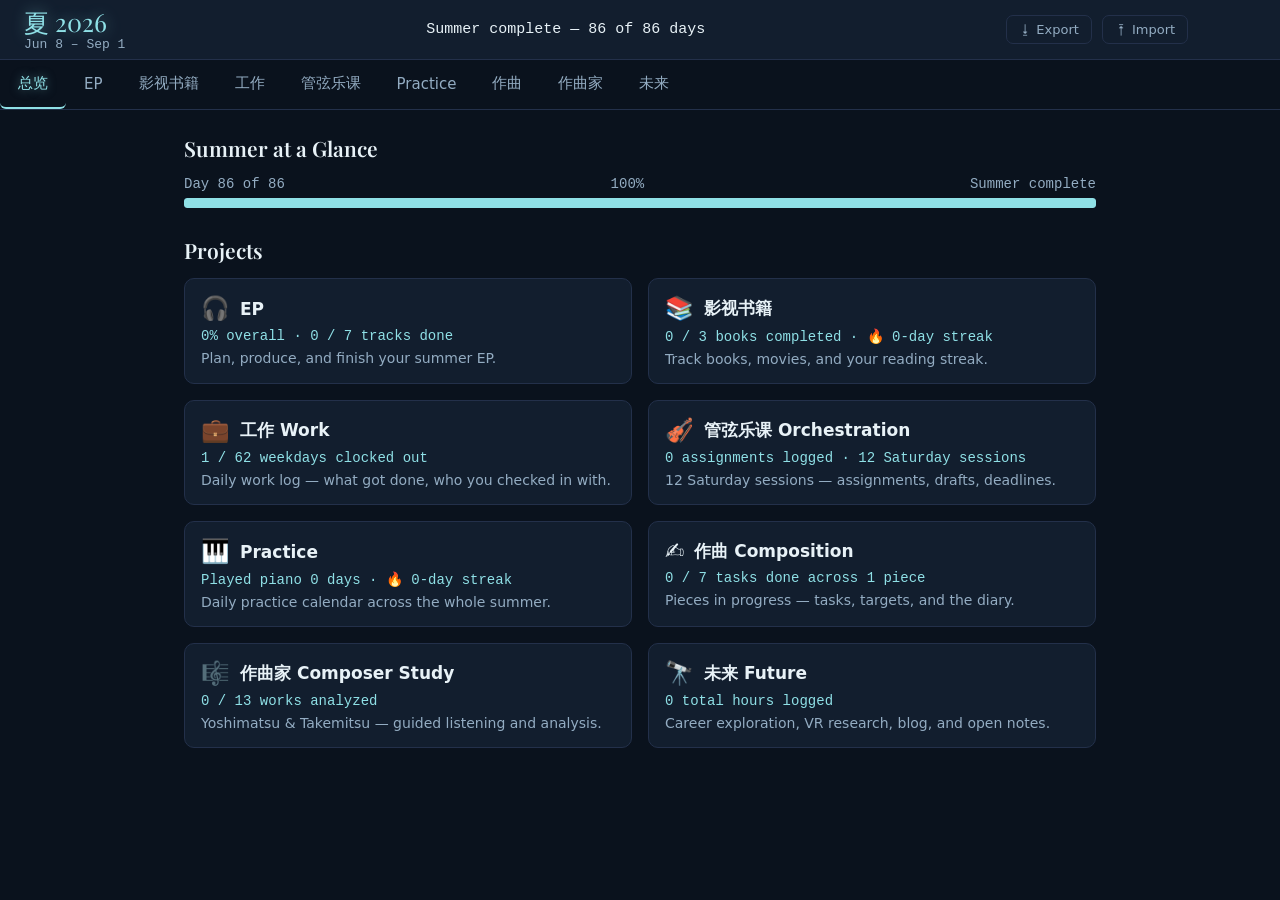
==== commit 07f67041: "feat: add export/import buttons to header Export downloads the full app state as a timestamped JSON " ====
--- a/summer2026.html
+++ b/summer2026.html
@@ -69,7 +69,15 @@
 }
 #app-header .header-left .subtitle { font-size: 13px; color: var(--muted); font-family: 'Courier New', monospace; }
 #app-header .header-center { font-family: 'Courier New', monospace; font-size: 15px; color: var(--text); white-space: nowrap; }
-#app-header .header-right { min-width: 80px; text-align: right; }
+#app-header .header-right { min-width: 80px; text-align: right; display: flex; align-items: center; gap: 10px; justify-content: flex-end; }
+.io-btn {
+  display: inline-flex; align-items: center; gap: 5px;
+  background: var(--surface); border: 1px solid var(--border);
+  color: var(--muted); font-size: 13px; font-family: inherit;
+  padding: 6px 12px; border-radius: 7px; cursor: pointer;
+  transition: border-color 0.2s ease, color 0.2s ease;
+}
+.io-btn:hover { border-color: var(--accent); color: var(--accent); }
 #saved-badge {
   display: inline-block;
   font-size: 14px;
@@ -448,6 +456,9 @@
   </div>
   <div class="header-center" id="header-center"></div>
   <div class="header-right">
+    <button id="export-btn" class="io-btn" type="button" title="Export all data as a JSON file">⭳ Export</button>
+    <button id="import-btn" class="io-btn" type="button" title="Import data from a JSON file">⭱ Import</button>
+    <input id="import-file-input" type="file" accept=".json,application/json" style="display:none;">
     <span id="saved-badge">saved ✓</span>
   </div>
 </header>
@@ -774,6 +785,79 @@
 const saveState = debounce(() => persistNow(), 300);
 const saveStateMarked = debounce(() => persistNow(), 300);
 
+// ---------- Export / Import ----------
+function showIoBadge(msg, isError){
+  const badge = document.getElementById('saved-badge');
+  if (!badge) return;
+  const prevText = badge.textContent;
+  const prevColor = badge.style.color;
+  badge.textContent = msg;
+  badge.style.color = isError ? '#f0a8a8' : '';
+  badge.classList.add('show');
+  clearTimeout(showIoBadge._t);
+  showIoBadge._t = setTimeout(() => {
+    badge.classList.remove('show');
+    setTimeout(() => { badge.textContent = prevText; badge.style.color = prevColor; }, 400);
+  }, 1800);
+}
+
+function exportData(){
+  syncWorkDraftFromDom(document, true);
+  persistNow();
+  const blob = new Blob([JSON.stringify(state, null, 2)], { type: 'application/json' });
+  const url = URL.createObjectURL(blob);
+  const a = document.createElement('a');
+  const stamp = new Date().toISOString().slice(0, 10);
+  a.href = url;
+  a.download = `summer2026-backup-${stamp}.json`;
+  document.body.appendChild(a);
+  a.click();
+  a.remove();
+  URL.revokeObjectURL(url);
+  showIoBadge('exported ✓', false);
+}
+
+function importDataFromFile(file){
+  const reader = new FileReader();
+  reader.onload = () => {
+    let imported;
+    try {
+      imported = JSON.parse(reader.result);
+    } catch (e) {
+      showIoBadge('import failed: bad JSON', true);
+      console.warn('Failed to parse imported file', e);
+      return;
+    }
+    if (!isPlainObject(imported)) {
+      showIoBadge('import failed: not an object', true);
+      return;
+    }
+    const ok = window.confirm('Import will overwrite your current data in this browser. Continue?');
+    if (!ok) return;
+    state = deepMerge(buildDefaults(), imported);
+    persistNow();
+    updateHeaderCenter();
+    renderTabBar();
+    renderActiveTab();
+    showIoBadge('imported ✓', false);
+  };
+  reader.onerror = () => showIoBadge('import failed: could not read file', true);
+  reader.readAsText(file);
+}
+
+function setupImportExport(){
+  const exportBtn = document.getElementById('export-btn');
+  const importBtn = document.getElementById('import-btn');
+  const fileInput = document.getElementById('import-file-input');
+  if (exportBtn) exportBtn.addEventListener('click', exportData);
+  if (importBtn) importBtn.addEventListener('click', () => fileInput.click());
+  if (fileInput) fileInput.addEventListener('change', () => {
+    const file = fileInput.files && fileInput.files[0];
+    if (file) importDataFromFile(file);
+    fileInput.value = '';
+  });
+}
+
 // ---------- General helper utilities ----------
 function getSummerDay(){
   const today = new Date();
@@ -2507,6 +2591,7 @@
   setupKeyboardShortcuts();
   setupPersistenceGuards();
   setupBackToTop();
+  setupImportExport();
   setInterval(updateHeaderCenter, 60 * 1000);
 }
 
